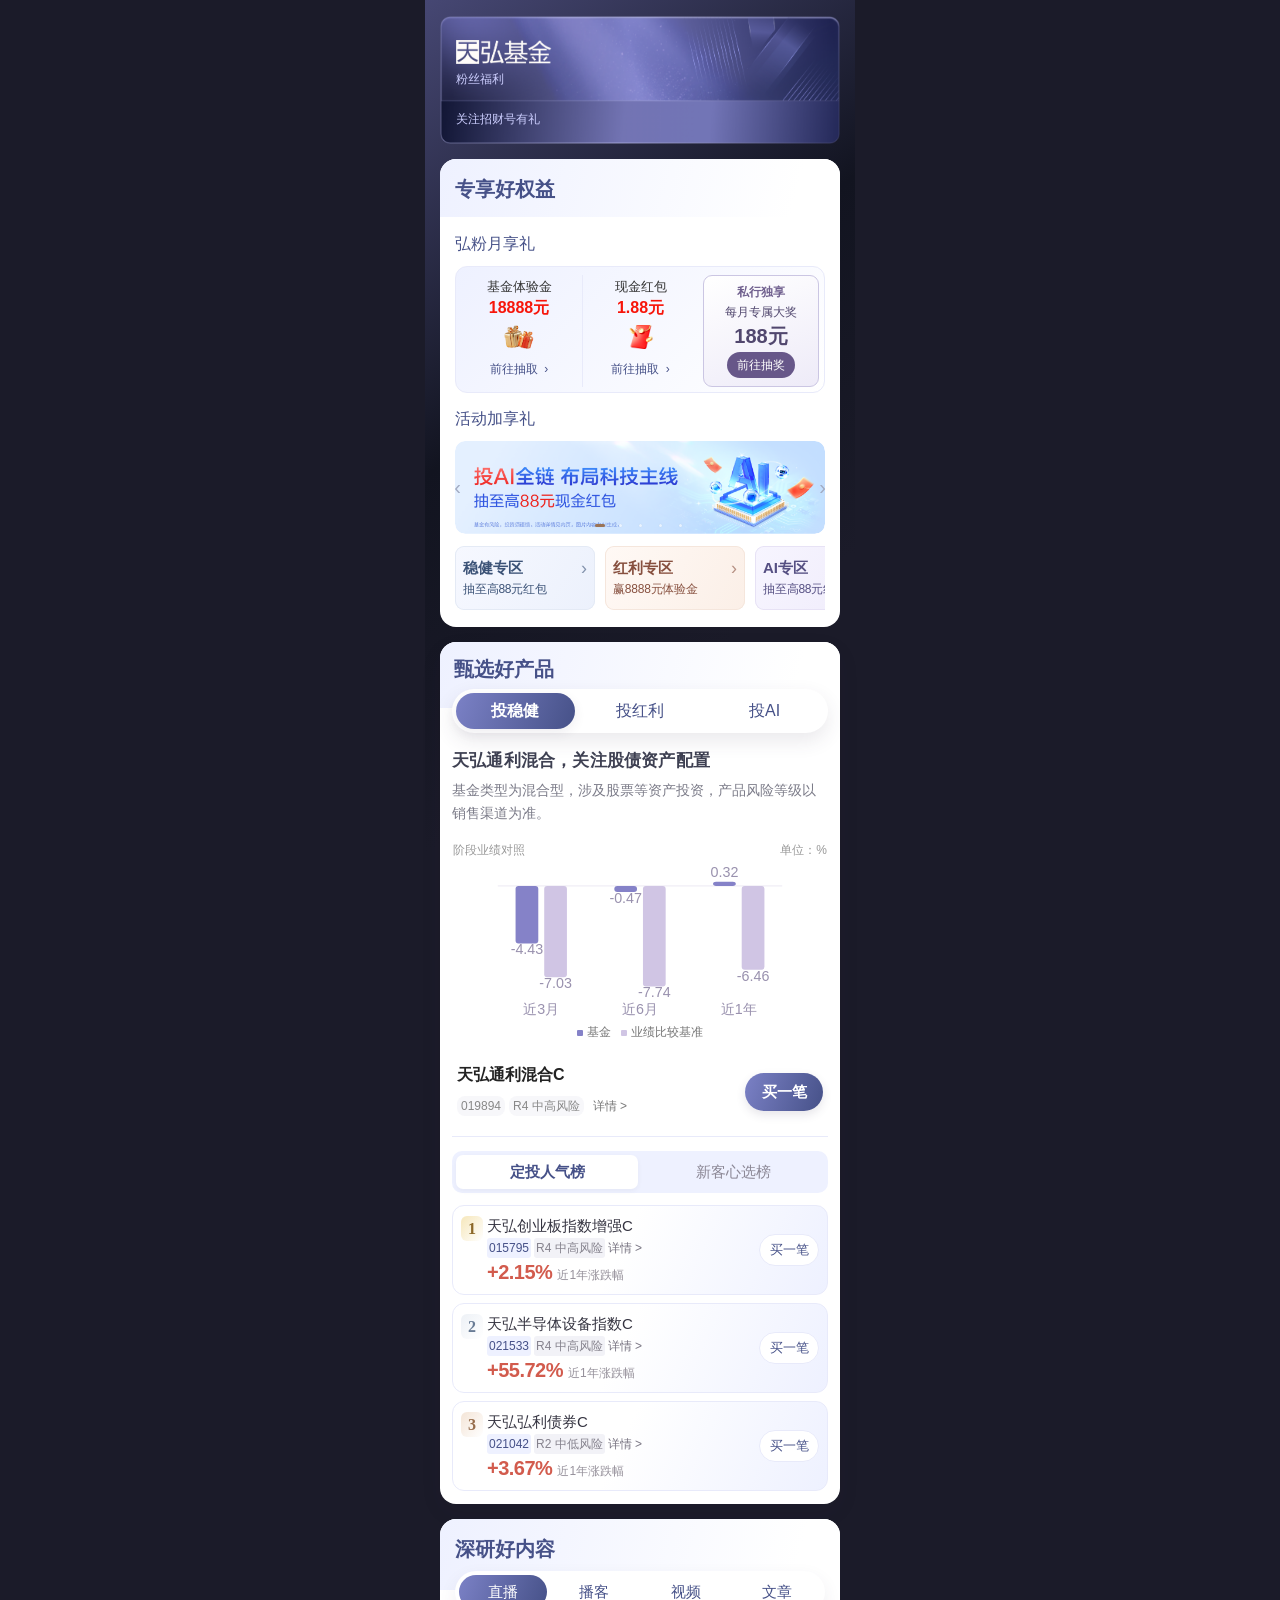
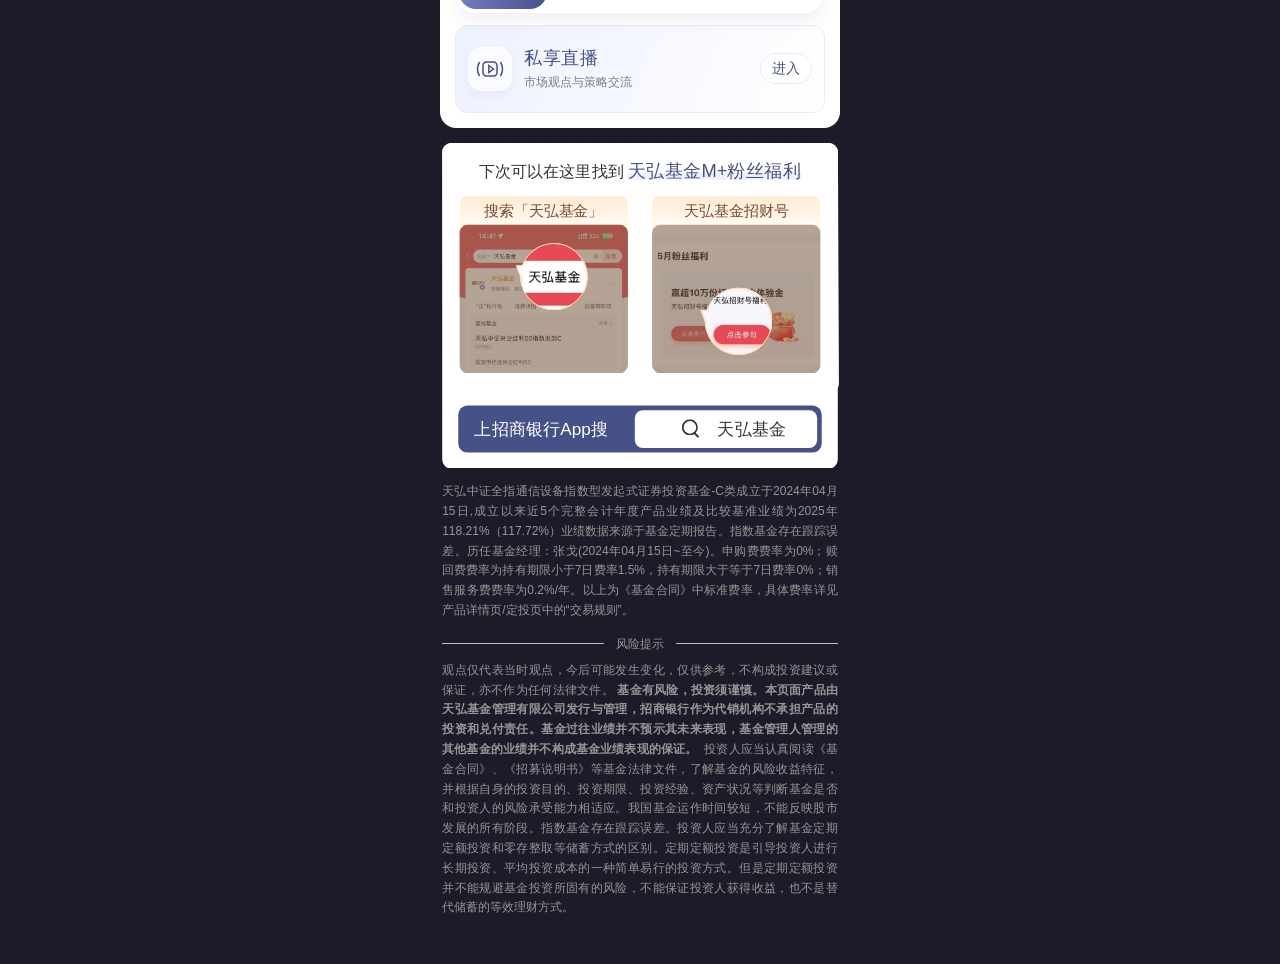
==== index.html @ 43e4d4fd "Restore member section gradients and pill navigation" ====
<!doctype html>
<html lang="zh-CN"><head><meta charset="utf-8"><meta name="viewport" content="width=device-width,initial-scale=1"><title>天弘基金 M+ 会员专区</title><meta name="description" content="天弘基金 M+ 会员权益、甄选产品与精选内容"><link rel="stylesheet" href="member-final.css?v=19"><link rel="stylesheet" href="member-compact.css?v=19"><link rel="stylesheet" href="member-refine.css?v=19"><link rel="stylesheet" href="member-review.css?v=19"><link rel="stylesheet" href="member-editorial.css?v=19"><link rel="stylesheet" href="member-side.css?v=19"><link rel="stylesheet" href="member-zones.css?v=19"><link rel="stylesheet" href="member-gift-rank.css?v=19"><link rel="stylesheet" href="member-iphone.css?v=19"><link rel="stylesheet" href="member-exclusive.css?v=19"><link rel="stylesheet" href="member-leaderboard.css?v=19"></head><body>

<main id="mp-home" class="phone">
<header class="hero"><img class="brand-logo" src="assets/imgLogo.png" alt="天弘基金"><span>M+</span><p id="member-grade-name"></p><small>甄选好产品 · 深研好内容 · 专享好权益</small></header>
<section class="section benefits"><h2>专享好权益</h2><h3 class="subhead">弘粉月享礼</h3><div id="member-gifts" class="gifts"></div>
<div class="section-row"><h3 class="subhead">活动加享礼</h3></div><div class="rail activity-rail" aria-label="横向滑动浏览活动" tabindex="0"></div><div class="rail-dots" data-for="activity-rail" aria-label="选择活动"></div>
<div class="zones" aria-label="专区入口"><button type="button" data-entry="稳健专区"><span class="zone-art"><img src="assets/img7.png" alt=""></span><strong>稳健专区</strong><span class="zone-gift"><i aria-hidden="true"></i>至高88元</span></button><button type="button" data-entry="红利专区"><span class="zone-art"><img src="assets/img27.png" alt=""></span><strong>红利专区</strong><span class="zone-gift"><i aria-hidden="true"></i>8888体验金</span></button><button type="button" data-entry="AI专区"><span class="zone-art"><img src="assets/imgJimeng2026062531561.png" alt=""></span><strong>AI专区</strong><span class="zone-gift"><i aria-hidden="true"></i>至高88元</span></button></div></section>
<section class="section products"><div class="section-row"><h2>甄选好产品</h2></div><div class="rail product-rail" aria-label="横向滑动浏览产品" tabindex="0"></div><div class="rail-dots" data-for="product-rail" aria-label="选择产品"></div><div id="member-leaderboards" class="member-leaderboards"></div></section>
<section class="section member-content"><h2>深研好内容</h2><div id="member-content-groups"></div></section>
<footer class="footer"><div class="search-entry"><span>上招商银行App搜</span><button type="button" data-search><i aria-hidden="true"></i>天弘基金</button></div><details><summary>回访指引、活动说明及风险揭示</summary><p>在招商银行 App 搜索「天弘基金」，进入招财号，打开「宠粉福利专栏」。</p><p>基金有风险，投资须谨慎。历史业绩不代表未来表现。活动规则及产品信息以正式活动页面、基金法律文件和销售页面为准。</p></details></footer>
</main><dialog class="site-dialog" aria-labelledby="dialog-title"><h2 id="dialog-title"></h2><div id="dialog-body"></div><form method="dialog"><button>返回专区</button></form></dialog><script src="member-products.js?v=19"></script><script src="fund-performance.js?v=19"></script><script src="member-live-data.js?v=19"></script><script src="member-final.js?v=19"></script><script src="member-editorial.js?v=19"></script></body></html>
---- member-final.css ----
/* Figma stoXTQ0Oh9ysNwql98IHIl: original surfaces, type, artwork, and tier colours. */
:root{--accent:#7b81c6;--accent-dark:#465188;--soft:#eef1ff;--line:#e8eafa;--muted:#999;--paper:#fff;--warm:#ff9346}
*{box-sizing:border-box}body{margin:0;background:#1b1b29;font:14px/1.55 'PingFang SC','Microsoft YaHei',sans-serif;color:#333}button{font:inherit;cursor:pointer;border:0}button:focus-visible,a:focus-visible,.rail:focus-visible,summary:focus-visible{outline:2px solid var(--accent);outline-offset:3px}[hidden]{display:none!important}img{display:block}p,h2,h3{margin:0}button:active{transform:scale(.98)}
body[data-grade=mass]{--accent:#7891f2;--accent-dark:#3b56ca;--soft:#edf2ff;--line:#e7edff}
body[data-grade=gold]{--accent:#c99868;--accent-dark:#ae6a35;--soft:#fff4e7;--line:#f4e7d8}
body[data-grade=sunflower]{--accent:#955e49;--accent-dark:#7c4c41;--soft:#fcf0e8;--line:#f3e2d9}
.member-preview{display:flex;justify-content:center;gap:5px;align-items:center;max-width:420px;margin:0 auto;padding:13px 8px;color:#bcbef2;font-size:11px}.member-preview>span{color:#8e8fa9;margin-right:5px}.member-preview a{color:#cccbdc;text-decoration:none;padding:5px 9px;border-radius:5px}.member-preview a[aria-current=page]{background:var(--accent);color:white}
.phone{width:100%;max-width:420px;margin:auto;padding:16px 15px 24px;background:linear-gradient(145deg,#464773 0,#121420 390px,#1b1b29 700px)}body[data-grade=mass] .phone{background:#f6f6f6}body[data-grade=gold] .phone{background:#f6f6f6}body[data-grade=sunflower] .phone{background:#17130f}
.hero{height:110px;border-radius:8px;position:relative;padding:21px 14px;background-size:100% 100%;background-repeat:no-repeat;color:#cdcfff}.brand-logo{display:inline-block;width:83px;height:20px;object-fit:contain;vertical-align:middle}.hero>span{font-size:13px;margin-left:7px;color:inherit}.hero>p{margin-top:8px;font-size:12px}.hero>small{position:absolute;left:14px;bottom:12px;font-size:10px}body[data-grade=gold] .hero{color:#835637}body[data-grade=mass] .hero{color:#465188}body[data-grade=sunflower] .hero{color:#fce2ba}body[data-grade=gold] .brand-logo,body[data-grade=mass] .brand-logo{filter:brightness(0)}
.section{background:#fff;border-radius:8px;padding:15px;margin-top:15px;overflow:hidden}.section h2{font:400 18px/1.4 'Songti SC','STSong',serif;color:#333;margin-bottom:13px}.subhead{font-size:13px;font-weight:500;color:#777;margin:0 0 10px}.section-row{display:flex;align-items:baseline;justify-content:space-between;gap:6px}.section-row h2{margin-bottom:12px}.section-row .subhead{margin:14px 0 10px}.swipe-hint{font-size:10px;color:#999;white-space:nowrap}
.gifts{display:grid;grid-template-columns:repeat(2,minmax(0,1fr));gap:9px}.gifts.mass-gifts{grid-template-columns:1fr}.gift{min-width:0;height:139px;border-radius:8px;border:1px solid var(--line);background:linear-gradient(var(--soft),#fff);position:relative;text-align:center;padding:12px 5px;color:#333}.gift-title{font-size:14px;font-weight:500}.gift-amount{font-size:12px;color:#999;margin:1px 0 3px}.gift-amount strong{color:#f7150a;font-weight:600}.gift-art{width:62px;height:48px;object-fit:contain;margin:auto}.gift button{height:28px;padding:0 12px;border-radius:14px;background:linear-gradient(110deg,var(--accent),var(--accent));color:white;font-size:12px;position:absolute;bottom:14px;left:50%;transform:translateX(-50%);white-space:nowrap}.gift button:active{transform:translateX(-50%) scale(.98)}.private-gifts .gift-title{font-size:12px}.private-gifts{grid-template-columns:repeat(3,minmax(0,1fr))}.private-gifts .gift-art{width:48px;height:44px;margin-top:5px}.private-gifts .gift button{font-size:10px;padding:0 10px}.award-gift{background:linear-gradient(#fff4e7,#fffaf4);border-color:#efd7b4}.award-gift button{background:#bb9c68}
.rail{display:flex;gap:10px;overflow-x:auto;overflow-y:hidden;scroll-snap-type:x mandatory;scroll-padding-left:0;overscroll-behavior-x:contain;scrollbar-width:none;-webkit-overflow-scrolling:touch;touch-action:pan-x pan-y;padding:0 0 2px}.rail::-webkit-scrollbar{display:none}.rail>*{scroll-snap-align:start;scroll-snap-stop:always;flex:0 0 calc(100% - 22px);min-width:0}.activity-card{border:0;border-radius:8px;padding:15px 15px 12px;background:linear-gradient(#ffe9cd,#fff9f0);text-align:left;position:relative;height:145px;color:#7b482b}.activity-card.pink{background:linear-gradient(#ffe0d7,#fff4f0)}.activity-card.blue{background:linear-gradient(#e0ecff,#fafcff);color:#465188}.activity-card .activity-art{position:absolute;right:9px;top:8px;width:95px;height:76px;object-fit:contain}.activity-card h3{font-size:17px;font-weight:500;padding-top:10px;max-width:65%}.activity-card p{font-size:11px;max-width:65%;margin:7px 0;color:inherit;opacity:.7}.activity-card .reward{position:absolute;bottom:14px;left:15px;border-radius:12px;background:#ff9346;color:white;font-size:11px;padding:3px 11px}.activity-card.blue .reward{background:#8095ef}.activity-card.pink .reward{background:#e78993}.rail-dots{display:flex;justify-content:center;gap:1px;height:23px;align-items:center}.rail-dots button{display:flex;align-items:center;justify-content:center;width:24px;height:22px;background:transparent;padding:0}.rail-dots button::before{content:'';background:#dddfea;width:4px;height:4px;border-radius:4px}.rail-dots button[aria-current=true]::before{width:12px;background:var(--accent)}
.zones{display:grid;grid-template-columns:repeat(3,minmax(0,1fr));gap:6px;margin-top:7px;padding-top:10px;border-top:1px solid #f0f0f5}.zones>button{border-radius:8px;border:1px solid #edf0fb;background:linear-gradient(#f5f7ff,#fff);padding:9px 2px 8px;text-align:center;color:#465188;min-width:0}.zone-art{display:flex;align-items:center;justify-content:center;height:44px;margin-bottom:5px}.zone-art img{width:52px;height:43px;object-fit:contain}.zones strong{display:block;font-size:16px;font-weight:500;white-space:nowrap}.zone-gift{display:inline-flex;align-items:center;gap:3px;font-size:10px;margin-top:6px;border-radius:4px;padding:2px 3px;background:#edf0fd;color:#7884b3;white-space:nowrap}.zone-gift i{display:inline-block;width:10px;height:8px;border:1px solid currentColor;border-radius:1px;position:relative;margin-top:2px}.zone-gift i::before{content:'';position:absolute;width:12px;height:2px;border:1px solid currentColor;left:-2px;top:-3px;background:#edf0fd}.zone-gift i::after{content:'';position:absolute;left:3px;top:-3px;width:1px;height:9px;background:currentColor}
.product-card{border:1px solid #e3e8fa;border-radius:8px;background:linear-gradient(#e0e4ff,#fafcff 23%,#fff);overflow:hidden}.product-card-cover{height:58px;position:relative;background:linear-gradient(110deg,#e0e4ff88,#ccd6ff66),url('assets/img5112.png') center/cover}.product-card-cover h3{font-size:20px;line-height:58px;color:white;text-align:center;text-shadow:0 1px 4px #0004;font-weight:700}.product-card-cover small{position:absolute;right:9px;top:8px;font-size:9px;color:#6675a5}.product-card-inner{padding:13px 10px 10px;background:linear-gradient(118deg,#fff,#f9f9ff);border-radius:8px;margin:0 8px 8px}.product-name{font-size:13px;font-weight:500;line-height:1.6;min-height:40px}.product-meta{font-size:9px;color:#a7bbff;margin-top:2px}.product-meta span{border:1px solid #d5dffe;border-radius:2px;padding:1px 3px}.product-description{background:linear-gradient(#eef1ff,#f9faff);border-radius:8px;padding:10px;margin:12px 0}.product-description strong{font-size:11px;color:#465188;font-weight:500;display:block}.product-description p{font-size:10px;line-height:1.6;color:#777;margin-top:5px;min-height:48px}.evidence-chart{padding:9px 5px 0;background:#fff;border:1px solid #eef0f9;border-radius:7px}.chart-heading{font-size:10px;color:#999;display:flex;justify-content:space-between}.evidence-chart svg{display:block;width:100%;height:150px}.chart-legend{display:flex;gap:10px;justify-content:center;font-size:9px;color:#999}.chart-legend i{width:6px;height:6px;border-radius:1px;display:inline-block;background:#8a86ca;margin-right:4px}.chart-legend span:last-child i{background:#d1c5e6}.chart-source{font-size:8px;color:#aaa;line-height:1.6;margin:8px 0;min-height:38px}.product-detail{width:100%;font-size:12px;border-radius:14px;background:var(--soft);color:var(--accent-dark);height:30px}.leaderboard{background:linear-gradient(var(--soft),#fff);border:1px solid var(--line);border-radius:8px;margin-top:10px;padding:12px 10px}.board-heading{display:flex;align-items:center;gap:5px}.board-heading strong{font:400 16px/1.4 'Songti SC','STSong',serif;color:var(--accent-dark)}.board-info{position:relative;background:transparent;color:#999;font-size:10px;width:24px;height:24px;padding:0}.board-info::before{content:'';border:1px solid #aaa;border-radius:50%;width:12px;height:12px;position:absolute;inset:5px}.leaderboard table{width:100%;font-size:11px;border-collapse:collapse;color:#999;margin-top:8px}.leaderboard th{font-weight:400;text-align:left;padding:7px 2px;border-bottom:1px solid var(--line)}.leaderboard th:last-child{text-align:right}.board-empty{text-align:center;font-size:10px;padding:15px 0;color:#aaa}
.content-group{border:1px solid var(--line);background:linear-gradient(var(--soft),#fff 75%);border-radius:8px;margin-top:10px;overflow:hidden}.content-heading{display:flex;align-items:center;gap:10px;padding:12px 12px 8px}.content-heading>span{display:flex;width:30px;height:30px;align-items:center;justify-content:center;background:white;border:1px solid var(--line);border-radius:8px;color:var(--accent-dark)}.content-heading svg{width:17px;height:17px}.content-heading h3{font-size:15px;font-weight:500;color:var(--accent-dark)}.content-heading small{font-size:10px;color:#999}.content-links{padding:0 12px 5px}.content-link{display:flex;align-items:center;justify-content:space-between;gap:8px;width:100%;padding:12px 0;text-align:left;background:transparent;font-size:13px;color:#333;border-top:1px solid var(--line)}.content-link>span:last-child{font-size:10px;border:1px solid var(--line);background:white;border-radius:10px;padding:2px 7px;color:var(--accent-dark);white-space:nowrap}.content-group[data-kind=edu] .content-link{padding:12px 0}.content-group:not([data-kind=edu]) .content-links{padding-bottom:6px}
.footer{padding-top:15px;color:#999;font-size:11px}.search-entry{height:41px;display:flex;align-items:center;justify-content:space-between;padding:0 10px;background:var(--accent);border-radius:4px;color:white;font-size:12px}.search-entry button{border-radius:4px;background:white;color:#333;font-size:11px;padding:4px 15px;display:flex;gap:6px;align-items:center}.search-entry i{width:10px;height:10px;border:1px solid #555;border-radius:50%;position:relative}.search-entry i::after{content:'';height:4px;width:1px;background:#555;position:absolute;right:-2px;bottom:-3px;transform:rotate(-45deg)}.footer details{margin-top:13px}.footer summary{cursor:pointer;color:#aaa;font-size:11px}.footer details p{margin-top:8px;line-height:1.8}.site-dialog{max-width:360px;width:90vw;border:0;border-radius:8px;background:white;padding:20px;color:#333}.site-dialog::backdrop{background:#1b1b29c9}.site-dialog h2{font:400 18px/1.4 'Songti SC','STSong',serif;margin-bottom:12px}.site-dialog p{font-size:13px;color:#777;margin:8px 0;line-height:1.8}.site-dialog form{margin-top:18px;text-align:right}.site-dialog button{border-radius:15px;background:var(--accent);color:white;font-size:12px;padding:7px 15px}.award-value{font-size:34px;color:#bc7f4c;text-align:center;margin:15px 0}
@media(max-width:350px){.phone{padding:14px 12px}.section{padding:12px}.zones strong{font-size:14px}.zone-gift{font-size:9px;gap:2px;padding:2px}.private-gifts .gift button{font-size:9px;padding:0 6px}.private-gifts .gift-title{font-size:11px}.product-card-inner{padding:11px 8px}.swipe-hint{font-size:9px}.product-description p{min-height:64px}.chart-source{min-height:42px}}
@media(prefers-reduced-motion:reduce){*{scroll-behavior:auto!important}}
---- member-compact.css ----
/* Compact revision: Figma's 87px banner slot and tab-based product card. */
.activity-card{height:87px;padding:9px 12px}.activity-card h3{padding-top:0;font-size:14px;max-width:70%}.activity-card p{display:none}.activity-card .activity-art{height:64px;width:80px;right:4px;top:6px}.activity-card .reward{left:12px;bottom:12px;padding:2px 8px;font-size:10px}.rail-dots{height:20px}
.zones{gap:6px;margin-top:0;padding-top:7px}.zones>button{display:grid;grid-template-columns:28px 1fr;column-gap:3px;align-items:center;height:54px;padding:5px 3px;border-radius:6px;text-align:left}.zone-art{height:29px;margin:0;grid-row:1/3}.zone-art img{width:28px;height:28px}.zones strong{font-size:13px;line-height:18px}.zone-gift{margin-top:1px;padding:1px 2px;font-size:8px;justify-self:start;gap:2px}.zone-gift i{width:8px;height:7px}.zone-gift i::before{width:10px}.zone-gift i::after{height:8px;left:2px}
.figma-tabs{display:flex;background:linear-gradient(#e0e4ff,#fafcff);border-radius:8px 8px 0 0;gap:2px;padding:0;margin-bottom:0}.figma-tabs button{flex:1;padding:10px 3px;border-radius:8px 8px 0 0;background:transparent;color:#3b56ca;font-size:13px;font-weight:500}.figma-tabs button[aria-selected=true]{background:linear-gradient(110deg,#8c88dd,#96a8f5);color:white;font-size:15px;box-shadow:inset 0 -3px #5674fe}.product-panels .product-card{border-top:0;border-radius:0 0 8px 8px}.product-panels .product-card-cover{height:25px}.product-panels .product-card-cover h3,.product-panels .product-card-cover small{display:none}.product-description{margin:9px 0}.product-name{min-height:0}.product-description p{min-height:0}.chart-source{min-height:0}.product-panels .evidence-chart svg{height:140px}
.board-tabs{margin-top:16px}.board-tabs button{font-size:13px}.board-tabs button[aria-selected=true]{font-size:14px}.leaderboard{margin:0;border-radius:0 0 8px 8px;padding:0 9px 3px;background:#fff;border-color:#e5eafa}.board-heading{justify-content:flex-end;gap:2px;height:24px}.board-preview{font-size:9px;color:#aaa}.rank-row{display:grid;grid-template-columns:22px minmax(0,1fr) 40px 49px;gap:5px;align-items:center;padding:11px 0;border-top:1px solid #f0f1f7;min-height:79px}.rank-medal{display:flex;align-items:center;justify-content:center;position:relative;width:20px;height:24px;border-radius:50%;font-size:13px;font-weight:700}.medal-0{color:#ac781a;background:linear-gradient(#fff1b4,#edcb64);box-shadow:inset 0 0 0 2px #f5df91}.medal-1{color:#7a879b;background:linear-gradient(#f2f5fa,#ccd4df);box-shadow:inset 0 0 0 2px #e4e9f0}.medal-2{color:#9d6a43;background:linear-gradient(#f4d9bb,#d6a779);box-shadow:inset 0 0 0 2px #e8c9a7}.rank-product strong{font-size:11px;font-weight:400;display:block;line-height:1.5}.rank-product p{display:flex;gap:3px;flex-wrap:wrap;margin-top:4px}.rank-product p span{font-size:8px;color:#829dc8;background:#edf5ff;border-radius:3px;padding:1px 3px;white-space:nowrap}.rank-product p span+span{color:#999;background:#f5f5f5}.rank-metric{text-align:center}.rank-metric strong{font-size:15px;font-weight:400;color:#333;display:block}.rank-metric small{font-size:8px;color:#aaa;white-space:nowrap}.rank-buy{padding:6px 0;border-radius:16px;background:#2585ff;color:#fff;font-size:11px;box-shadow:0 3px 9px #2585ff22}
.content-picker{display:grid;grid-template-columns:repeat(4,minmax(0,1fr));gap:8px;margin-bottom:12px}.content-picker button{background:transparent;padding:0;color:#aaa;text-align:center}.content-picker button>span{display:flex;align-items:center;justify-content:center;width:37px;height:37px;margin:0 auto 4px;border:1px solid var(--line);border-radius:10px;background:#fafaff}.content-picker svg{width:20px;height:20px}.content-picker strong{font-size:11px;font-weight:400}.content-picker button[aria-selected=true]{color:var(--accent-dark)}.content-picker button[aria-selected=true]>span{background:var(--soft);border-color:var(--accent);box-shadow:0 2px 6px #7b81c614}.content-tiles{display:grid;gap:7px}.education-tiles{grid-template-columns:repeat(3,minmax(0,1fr))}.content-tile{border-radius:8px;border:1px solid var(--line);padding:10px 4px 8px;background:linear-gradient(var(--soft),#fff);color:var(--accent-dark);min-height:121px;display:flex;flex-direction:column;align-items:center;justify-content:space-between;gap:6px}.lesson-art{display:flex;align-items:center;justify-content:center;width:100%;height:42px}.lesson-number{font-size:34px;line-height:1;font-family:Georgia,serif;font-style:italic;color:var(--accent);opacity:.55}.content-tile:nth-child(2){background:linear-gradient(#fff0e4,#fff);border-color:#f5e4d6;color:#a87349}.content-tile:nth-child(2) .lesson-number{color:#c8a078}.content-tile:nth-child(3){background:linear-gradient(#eef5f7,#fff);border-color:#e1ecf0;color:#698797}.content-tile:nth-child(3) .lesson-number{color:#8fafbc}.content-tile strong{font-size:12px;font-weight:500;white-space:nowrap}.lesson-action{font-size:9px;background:white;border:1px solid var(--line);border-radius:10px;padding:1px 9px}.media-tiles .content-tile{height:121px;min-height:0;display:grid;grid-template-columns:70px 1fr 42px;text-align:left;padding:16px 14px}.media-tiles .lesson-art svg{width:38px;height:38px}.media-tiles .content-tile strong{font-size:17px}.media-tiles .lesson-action{text-align:center}
@media(max-width:350px){.zones{gap:4px}.zones>button{grid-template-columns:22px 1fr;column-gap:2px;padding:4px 2px}.zones strong{font-size:12px}.zone-art img{width:22px;height:25px}.zone-gift{font-size:7px;gap:1px}.zone-gift i{display:none}.rank-row{grid-template-columns:19px minmax(0,1fr) 30px 43px;gap:3px}.rank-product strong{font-size:10px}.rank-buy{font-size:10px}.rank-product p span{font-size:7px}.content-tile strong{font-size:11px}.figma-tabs button{font-size:12px}.figma-tabs button[aria-selected=true]{font-size:14px}}
---- member-refine.css ----
/* Structure from div-zone-cmb flagship / tabs / evidence / product bar. Current M+ content and tier palette retained. */
.products>.figma-tabs{height:39px;margin:1px 4px -9px;padding:4px;gap:5px;border-radius:24px;background:white;box-shadow:0 5px 18px #7b81c626;position:relative;z-index:2}.products>.figma-tabs button{border-radius:20px;color:var(--accent-dark);padding:5px;font-size:13px;background:transparent}.products>.figma-tabs button[aria-selected=true]{color:white;font-size:14px;background:linear-gradient(120deg,var(--accent),var(--accent-dark));box-shadow:0 2px 5px #00000012}
.product-panels{padding-top:19px;background:linear-gradient(var(--soft),#fff 130px);border-radius:16px}.product-panels .product-card{border:0;background:transparent;border-radius:16px;overflow:visible}.product-panels .product-card-cover{display:none}.product-card-inner{padding:5px 12px 12px;background:transparent;margin:0;border-radius:0}.product-description{padding:2px 0 12px;margin:0;background:transparent;border-radius:0}.product-description strong{font-size:15px;line-height:1.6;font-weight:600;color:var(--accent-dark)}.product-description p{font-size:11px;line-height:1.7;color:#888;margin-top:5px}.product-panels .evidence-chart{border:0;background:linear-gradient(var(--soft),#fafaff);border-radius:12px;padding:12px 10px 6px}.chart-heading{color:var(--accent-dark);font-size:11px}.chart-source{margin:8px 0 2px;color:#aaa}.product-bar{padding:17px 0 2px;display:grid;grid-template-columns:minmax(0,1fr) 63px;gap:9px;align-items:center}.product-name{font-size:13px;font-weight:600;line-height:1.6;color:#222;min-height:0}.product-bar-meta{display:flex;gap:6px;align-items:center;flex-wrap:wrap;margin-top:5px}.product-meta{margin:0;font-size:9px}.product-meta span{background:var(--soft);color:var(--accent-dark);border:0;border-radius:8px;padding:3px 6px}.product-bar .product-detail{width:auto;background:transparent;color:#999;padding:0;height:auto;font-size:10px;border-radius:0}.product-buy{padding:8px 0;border-radius:20px;background:linear-gradient(110deg,var(--accent),var(--accent-dark));color:white;font-size:13px;font-weight:500;box-shadow:0 5px 10px #00000010}
.activity-wrap{position:relative;margin-bottom:8px}.activity-wrap .rail-dots{position:absolute;left:0;right:22px;bottom:1px;height:18px;z-index:2}.activity-wrap .rail-dots button{height:18px;width:22px}.activity-wrap .rail-dots button::before{background:#fff9;box-shadow:0 0 1px #0002}.activity-wrap .rail-dots button[aria-current=true]::before{background:#9b7457}.activity-card{position:relative;background:linear-gradient(115deg,#ffe6c7,#ffce9d);isolation:isolate;overflow:hidden;padding:11px 14px}.activity-card.pink{background:linear-gradient(115deg,#ffe6da,#f7b9a4);color:#8a4639}.activity-card.blue{background:linear-gradient(115deg,#e6edff,#b8cefb);color:#465188}.activity-card::before{content:'';position:absolute;width:170px;height:170px;border-radius:50%;border:14px solid #fff3;right:-55px;top:-47px;z-index:-1}.activity-card::after{content:'';position:absolute;width:115px;height:115px;border-radius:50%;border:1px solid #fff7;right:-20px;top:-20px;z-index:-1}.activity-card h3{font-size:16px;font-weight:600;padding:0;max-width:65%;line-height:1.5;position:absolute;left:14px;top:12px}.activity-card .activity-art{width:105px;height:78px;right:5px;top:0;object-fit:contain;filter:drop-shadow(0 4px 3px #b4774c18)}.activity-card .reward{left:14px;bottom:25px;font-size:10px;border-radius:10px;padding:2px 8px;background:#ce7865;max-width:65%;white-space:nowrap}.activity-card.blue .reward{background:#738cc6}.activity-card:not(.pink):not(.blue) .reward{background:#ee914f}.zones{border:0;padding-top:0}
.board-tabs{background:transparent;border-bottom:1px solid var(--line);border-radius:0;padding:0;gap:20px;justify-content:flex-start;margin:19px 0 0}.board-tabs button{position:relative;flex:none;width:auto;border-radius:0;background:transparent;font-size:14px;color:#999;padding:7px 0 10px;font-weight:400}.board-tabs button[aria-selected=true]{background:transparent;color:var(--accent-dark);box-shadow:none;font-size:14px;font-weight:600}.board-tabs button[aria-selected=true]::after{content:'';height:2px;background:var(--accent);position:absolute;bottom:-1px;left:0;right:0;border-radius:2px}.leaderboard{border:0;background:white;padding:0}.rank-row{grid-template-columns:22px minmax(0,1fr) 55px;gap:8px;padding:13px 0;min-height:76px}.rank-row:first-child{border-top:0}.rank-product strong{font-size:12px}.rank-buy{background:var(--accent);color:white;box-shadow:none;border-radius:15px;font-size:11px;padding:7px 0}.rank-product p span{background:var(--soft);color:var(--accent-dark)}
.content-picker{display:flex;gap:20px;margin:0 0 12px;border-bottom:1px solid var(--line);padding-bottom:8px}.content-picker button{position:relative;display:flex;gap:5px;align-items:center;padding:1px 0;color:#aaa}.content-picker button>span{margin:0;width:18px;height:18px;border:0;border-radius:0;background:transparent}.content-picker svg{width:16px;height:16px}.content-picker strong{font-size:13px}.content-picker button[aria-selected=true]>span{border:0;background:transparent;box-shadow:none}.content-picker button[aria-selected=true]::after{content:'';position:absolute;bottom:-9px;left:0;right:0;height:2px;background:var(--accent)}.content-tile,.content-tile:nth-child(2),.content-tile:nth-child(3){background:transparent;border:0;border-radius:0;padding:0 2px 5px;min-height:120px;gap:8px}.lesson-art{height:70px;border-radius:30px 30px 8px 8px;background:linear-gradient(var(--soft),#f8f9ff);position:relative;overflow:hidden}.content-tile:nth-child(2) .lesson-art{background:linear-gradient(#ffe6cd,#fff7ef)}.content-tile:nth-child(3) .lesson-art{background:linear-gradient(#d9edf0,#f5fbfc)}.lesson-art::after{content:'';position:absolute;width:66px;height:66px;border:1px solid #fff9;border-radius:50%;right:-20px;bottom:-15px}.lesson-number{font-size:35px;opacity:.7}.content-tile strong{font-size:12px;color:#666}.lesson-action{border:0;background:transparent;color:#aaa;padding:0;font-size:9px}.media-tiles .content-tile{background:linear-gradient(var(--soft),#fff);border-radius:10px;grid-template-columns:65px 1fr 35px;min-height:100px;height:100px}.media-tiles .lesson-art{height:60px;background:transparent}.media-tiles .content-tile strong{font-size:17px;color:var(--accent-dark)}
@media(max-width:350px){.product-bar{grid-template-columns:minmax(0,1fr) 54px;gap:6px}.product-name{font-size:12px}.product-bar-meta{gap:5px}.product-description strong{font-size:14px}.product-buy{font-size:12px}.rank-row{grid-template-columns:19px minmax(0,1fr) 48px;gap:5px}.rank-product strong{font-size:11px}.content-picker{gap:17px}.content-picker strong{font-size:12px}.activity-card h3{font-size:15px}.activity-card .activity-art{right:0;width:90px}.activity-card .reward{font-size:9px}.product-meta span{font-size:8px;padding:2px 4px}}
---- member-review.css ----
:root{--chart-fund:#8582c8;--chart-base:#d0c5e4;--chart-label:#9991ae}
body[data-grade=gold]{--chart-fund:#c69360;--chart-base:#ead4ba;--chart-label:#a28a72}body[data-grade=sunflower]{--chart-fund:#955e49;--chart-base:#dec4b7;--chart-label:#9f8275}body[data-grade=mass]{--chart-fund:#7891f2;--chart-base:#bcccf8;--chart-label:#8898bb}
.section h2{color:var(--accent-dark);font-weight:600}.subhead{color:var(--accent-dark);font-weight:500}.chart-legend i{background:var(--chart-fund)}.chart-legend span:last-child i{background:var(--chart-base)}
.gift{display:grid;grid-template-rows:20px 16px 42px 28px;row-gap:3px;justify-items:center;align-content:start;padding:10px 5px;height:139px}.gift-amount{margin:0;color:#f7150a;font-weight:600;line-height:16px}.gift-art,.private-gifts .gift-art{height:42px;width:57px;margin:0 auto}.gift button,.private-gifts .gift button{position:static;transform:none;height:28px;margin:0;align-self:end}.gift button:active{transform:scale(.98)}.private-gifts .gift-art{width:46px}
.activity-card{height:87px;padding:0;background:linear-gradient(115deg,#ffefe0,#f7d6bd)}.activity-card.pink{background:linear-gradient(115deg,#fff0e8,#f8c4b1)}.activity-card.blue{background:linear-gradient(115deg,#e7f5ff,#b7d7fc)}.activity-card::before,.activity-card::after{display:none}.activity-card h3{position:absolute;left:13px;top:7px;line-height:20px;font-size:15px;color:inherit;max-width:70%}.activity-card p{display:block;position:absolute;left:13px;top:30px;line-height:16px;font-size:11px;margin:0;max-width:70%;opacity:1;color:inherit}.activity-card .reward{position:absolute;left:13px;top:52px;bottom:auto;height:19px;line-height:15px;padding:2px 10px;font-size:9px;border-radius:10px;background:#b97b68}.activity-card .activity-art{width:89px;height:73px;right:3px;top:4px;filter:none}.activity-wrap .rail-dots{bottom:0;height:15px}.activity-wrap .rail-dots button{height:15px}.activity-card.blue p{color:#416dc9}
.zones{gap:7px;margin-top:2px}.zones>button{display:flex;align-items:center;justify-content:center;height:33px;padding:4px;background:var(--soft);border:0;border-radius:5px;color:var(--accent-dark)}.zones strong{font-size:13px;line-height:20px;font-weight:500}.zones .zone-art,.zones .zone-gift{display:none}
.products>.figma-tabs{margin:0;padding:0;height:40px;gap:1px;border-radius:8px 8px 0 0;background:linear-gradient(var(--soft),#fff);box-shadow:none}.products>.figma-tabs button{padding:9px 3px;border-radius:8px 8px 0 0;font-size:13px;background:transparent;color:var(--accent-dark)}.products>.figma-tabs button[aria-selected=true]{font-size:16px;color:white;background:linear-gradient(110deg,var(--accent),var(--accent-dark));box-shadow:inset 0 -3px var(--accent);font-weight:600}.product-panels{padding-top:14px;border-radius:0 0 12px 12px}
.education-tiles{gap:12px}.education-tiles .content-tile{min-height:0;height:65px;gap:5px;justify-content:flex-start;padding:0}.education-tiles .lesson-art{height:39px;border-radius:18px 18px 5px 5px;flex-shrink:0}.education-tiles .lesson-number{font-size:25px;line-height:1}.education-tiles .content-tile strong{font-size:11px;line-height:18px}.education-tiles .lesson-action{display:none}.media-tiles .content-tile{height:75px;min-height:0;padding:8px 12px}.media-tiles .lesson-art{height:45px}.media-tiles .content-tile strong{font-size:15px}.content-picker{margin-bottom:10px}
@media(max-width:350px){.activity-card h3{font-size:14px;max-width:65%}.activity-card p{font-size:10px;max-width:65%}.activity-card .activity-art{width:75px;height:68px;top:6px}.activity-card .reward{font-size:8px;padding:2px 8px}.zones strong{font-size:12px}.education-tiles{gap:8px}.education-tiles .content-tile strong{font-size:10px}.products>.figma-tabs button[aria-selected=true]{font-size:14px}.gift{padding-left:3px;padding-right:3px}.private-gifts .gift-art{width:43px}}
---- member-editorial.css ----
/* Current editorial revision: original artwork, restrained entry points, and tier-aware content. */
.original-banners{gap:0;padding:0;scroll-padding:0;scroll-snap-type:x mandatory}.original-banners>.original-banner{flex:0 0 100%;padding:0;border:0;background:transparent;border-radius:5px;overflow:hidden;position:relative;scroll-snap-align:start}.original-banner img{width:100%;height:auto;display:block;object-fit:contain}.activity-wrap .rail-dots{left:0;right:0;bottom:0;height:13px;pointer-events:none}.activity-wrap .rail-dots button{pointer-events:auto;width:19px;height:13px}.activity-wrap .rail-dots button::before{width:3px;height:3px}.activity-wrap .rail-dots button[aria-current=true]::before{width:10px}.banner-arrow{position:absolute;top:50%;transform:translateY(-50%);width:18px;height:26px;background:#ffffffbd;box-shadow:0 1px 5px #0001;color:#68799b;border-radius:4px;font-size:20px;line-height:24px;padding:0;z-index:3}.banner-arrow.prev{left:-8px}.banner-arrow.next{right:-8px}.banner-arrow:active{transform:translateY(-50%) scale(.95)}
.zones{margin-top:10px;gap:0;padding:0;border:0}.zones>button{height:42px;padding:14px 0 2px;background:transparent;position:relative;border:0;border-radius:0;display:flex;justify-content:center}.zones strong{font-size:13px;color:var(--accent-dark);font-weight:500}.zone-benefit-badge{position:absolute;left:50%;top:0;transform:translateX(-50%);font-size:8px;color:#b77854;background:#fff3e7;border-radius:6px 6px 6px 0;padding:1px 5px;white-space:nowrap;line-height:13px}.zones>button+button{border-left:1px solid #f0f0f5}
.products>.figma-tabs{height:40px;border-radius:9px;margin:0 0 10px;padding:3px;background:#f7f7fb;gap:4px}.products>.figma-tabs button{border-radius:7px;background:transparent;font-size:12px;color:#9191a2;font-weight:400}.products>.figma-tabs button[aria-selected=true]{font-size:13px;font-weight:600;color:var(--accent-dark);background:white;box-shadow:0 2px 8px #41456e12;border:1px solid var(--line)}.product-panels{padding-top:4px;background:linear-gradient(#fff,var(--soft) 75%,#fff);border-radius:10px}.product-description strong{font-size:15px}.product-description p{font-size:11px}
.member-leaderboards{margin-top:17px;background:linear-gradient(var(--soft),#fff 55%);border-radius:10px;padding:10px 9px 4px}.board-tabs{margin:0;border:0;gap:18px;padding:0 3px 8px}.board-tabs button{font-size:13px;padding:2px 0 6px}.board-tabs button[aria-selected=true]{font-size:14px}.board-tabs button[aria-selected=true]::after{height:2px;width:20px;left:50%;transform:translateX(-50%);right:auto}.leaderboard{background:transparent}.rank-row{grid-template-columns:26px minmax(0,1fr) 65px 46px;gap:5px;padding:13px 0;min-height:78px;border-color:#ececf4}.rank-product strong{font-size:11px;line-height:1.5}.rank-product p{margin-top:4px}.rank-product p span{font-size:8px;padding:1px 3px}.rank-return{text-align:center}.rank-return strong{display:block;font:500 16px/1.3 Georgia,'PingFang SC',serif;letter-spacing:-.3px}.rank-return small{font-size:8px;color:#aaa;white-space:nowrap}.rank-return.positive strong{color:#d25b4d}.rank-return.negative strong{color:#528c7b}.rank-buy{font-size:10px;padding:6px 0;background:transparent;border:1px solid var(--accent);color:var(--accent-dark);border-radius:13px}.rank-medal{width:25px;height:30px;border-radius:7px 7px 13px 13px;font-family:Georgia,serif;font-size:19px;text-shadow:0 1px #fff8;box-shadow:inset 0 0 0 1px #fff7,0 2px 5px #9c784122}.rank-medal::before{content:'';position:absolute;width:16px;height:7px;left:4px;top:-5px;clip-path:polygon(0 100%,0 20%,28% 58%,50% 0,72% 58%,100% 20%,100% 100%);background:currentColor;opacity:.5}.medal-0{background:linear-gradient(130deg,#fff4c7,#e4b34e 55%,#fff1ae);color:#966713}.medal-1{background:linear-gradient(130deg,#fafcff,#bec9d9 55%,#eef3fa);color:#697b94}.medal-2{background:linear-gradient(130deg,#ffe4c4,#cda076 55%,#f3d2ac);color:#986c44}.performance-source{font-size:8px;color:#aaa;line-height:1.7;margin:5px 2px 0}
.member-content{background:#fff}.content-picker{height:30px;padding:0;margin:0 0 8px;border:0;gap:18px;align-items:center}.content-picker button{height:30px;font-size:12px;color:#aaa;gap:4px}.content-picker strong{font-size:12px}.content-picker button>span{display:none}.content-picker button[aria-selected=true]::after{bottom:0;height:2px;width:16px;left:50%;transform:translateX(-50%);right:auto}.static-picker span{font-size:12px;color:var(--accent-dark)}.content-deck{height:86px}.content-tiles{height:86px}.education-tiles{gap:7px}.education-tiles .content-tile{height:86px;min-height:86px;padding:0;gap:0;position:relative;justify-content:flex-start;background:transparent;border:0;overflow:hidden}.education-tiles .lesson-art{height:58px;flex-shrink:0;width:100%;background:linear-gradient(125deg,var(--soft),#fff);border-radius:8px}.education-tiles .lesson-art::after{width:60px;height:60px;border-color:var(--line);right:-20px;bottom:-30px}.course-emblem{font:600 19px/1.2 'Songti SC',serif;letter-spacing:1px;color:var(--accent);opacity:.8}.education-tiles .content-tile:nth-child(2) .lesson-art{background:linear-gradient(125deg,#fff0e0,#fffcf8)}.education-tiles .content-tile:nth-child(2) .course-emblem{color:#ba906c}.education-tiles .content-tile:nth-child(3) .lesson-art{background:linear-gradient(125deg,#e7f2f4,#fbfefe)}.education-tiles .content-tile:nth-child(3) .course-emblem{color:#799da7}.education-tiles .content-tile strong{font-size:11px;line-height:28px;white-space:nowrap;font-weight:400;color:#666}.media-tiles .content-tile{height:86px;min-height:86px;border-radius:9px;background:linear-gradient(120deg,var(--soft),#fff);grid-template-columns:47px 1fr 30px;gap:8px;padding:23px 12px 9px;position:relative;align-items:center;overflow:hidden}.media-tiles .lesson-art{height:44px;background:transparent}.media-tiles .lesson-art svg{width:29px;height:29px}.media-tiles .content-tile strong{font-size:17px;color:var(--accent-dark);font-weight:500}.media-tiles .lesson-action{font-size:9px;background:white;border:1px solid var(--line);padding:2px 4px;border-radius:10px;color:var(--accent-dark)}.media-exclusive{position:absolute;left:12px;top:9px;font-size:8px;letter-spacing:.5px;color:var(--accent);line-height:12px}
.tier-table-section{padding:0}.tier-table-section summary{padding:13px 15px;cursor:pointer;font-size:14px;color:var(--accent-dark);font-weight:500;list-style:none;display:flex;justify-content:space-between;align-items:center}.tier-table-section summary span{font-size:10px;color:#aaa;font-weight:400}.tier-table-scroll{overflow-x:auto;padding:0 10px 5px}.tier-table{border-collapse:collapse;min-width:430px;width:100%;font-size:10px;white-space:nowrap}.tier-table th,.tier-table td{padding:9px 7px;border-bottom:1px solid #eee;text-align:center;color:#888;font-weight:400}.tier-table th:first-child{text-align:left;color:#555}.tier-table thead th{color:var(--accent-dark);background:var(--soft);font-weight:500}.tier-table td.current-tier{background:var(--soft);color:var(--accent-dark)}.tier-table-note{font-size:9px;color:#aaa;line-height:1.7;padding:4px 14px 12px}.member-preview .tier-table-link{font-size:10px;padding:3px 6px;border-left:1px solid #ffffff20;border-radius:0;margin-left:3px}
.tier-annotations{position:fixed;top:94px;left:calc(50% + 224px);width:min(175px,calc((100vw - 468px)/2));color:#bcb9cf;font-size:10px;max-height:calc(100vh - 115px);overflow:auto;padding-right:4px}.tier-annotations h2{font-size:11px;margin:0 0 13px;font-weight:500;color:#d5d1e7}.tier-annotations a{display:flex;gap:6px;padding:10px 0;border-top:1px solid #ffffff12;color:inherit;text-decoration:none}.tier-annotations a>span{font-family:Georgia,serif;font-size:15px;opacity:.5;flex:0 0 18px}.tier-annotations strong{font-size:10px;font-weight:500;color:#d5d1e7}.tier-annotations p{font-size:9px;line-height:1.8;margin:4px 0 0;opacity:.75}.annotation-toggle{display:none}.annotation-highlight{outline:2px solid var(--accent);outline-offset:4px;transition:outline .15s}
@media(max-width:679px){.tier-annotations{display:none}.annotation-toggle{display:block;position:fixed;right:8px;bottom:17px;border-radius:16px;padding:6px 10px;background:#fffffff2;color:var(--accent-dark);box-shadow:0 3px 16px #0002;font-size:10px;z-index:20;border:1px solid var(--line)}.tier-annotations.mobile-open{display:block;position:fixed;left:auto;right:8px;bottom:55px;top:auto;width:230px;max-height:65vh;background:#fff;border-radius:10px;padding:15px;color:#888;z-index:20;box-shadow:0 5px 30px #0003}.tier-annotations.mobile-open h2,.tier-annotations.mobile-open strong{color:var(--accent-dark)}.tier-annotations.mobile-open a{border-color:#eee}}
@media(max-width:350px){.rank-row{grid-template-columns:21px minmax(0,1fr) 57px 39px;gap:4px}.rank-medal{width:20px;height:25px;font-size:16px}.rank-medal::before{width:14px;left:3px}.rank-return strong{font-size:14px}.rank-return small{font-size:7px}.rank-product strong{font-size:10px}.rank-product p span{font-size:7px}.rank-buy{font-size:9px}.content-picker{gap:15px}.media-tiles .content-tile{grid-template-columns:38px 1fr 27px;padding-left:10px;padding-right:10px}.media-tiles .content-tile strong{font-size:15px}.education-tiles .content-tile strong{font-size:10px}.member-preview{gap:2px}.member-preview a{padding:5px 6px}}

/* Single-benefit layout and lighter surfaces. */
.mass-gifts .gift{height:72px;display:grid;grid-template-columns:45px minmax(0,1fr) 73px;grid-template-rows:22px 19px;gap:2px 10px;padding:14px 12px;align-content:center;justify-items:start;text-align:left;background:linear-gradient(100deg,#f7f9ff,#fff);border-color:#edf1fb}.mass-gifts .gift-art{grid-column:1;grid-row:1/3;width:44px;height:43px;margin:0;align-self:center}.mass-gifts .gift-title{grid-column:2;grid-row:1;font-size:13px;align-self:end}.mass-gifts .gift-amount{grid-column:2;grid-row:2;font-size:15px;line-height:19px}.mass-gifts .gift button{grid-column:3;grid-row:1/3;align-self:center;justify-self:end;font-size:11px;padding:0 12px;white-space:nowrap}
.zones{margin-top:10px;gap:10px}.zones>button{height:66px;display:flex;flex-direction:column;align-items:center;justify-content:flex-end;padding:0 0 2px;gap:2px;border:0!important;background:transparent}.zones strong{font-size:12px;line-height:18px}.zone-entry-icon{display:flex;align-items:center;justify-content:center;width:33px;height:33px;position:relative}.zone-entry-icon img{width:33px;height:33px;object-fit:contain}.zone-benefit-badge{left:calc(50% + 14px);top:1px;font-size:7px;line-height:11px;padding:0 3px;border-radius:4px;z-index:1;background:#fff2e3;color:#b8764c;box-shadow:0 0 0 1px white}
.banner-main-action{position:absolute;left:50%;bottom:12px;transform:translateX(-50%);border-radius:12px;background:linear-gradient(110deg,#457cff,#3557d5);color:white;font-size:8px;padding:2px 9px;line-height:13px;white-space:nowrap;box-shadow:0 2px 5px #3569db22}
body[data-grade=gold] .product-panels,body[data-grade=gold] .product-card-inner,body[data-grade=gold] .evidence-chart{background:white}body[data-grade=gold] .evidence-chart{border:1px solid #f0eee9}body[data-grade=gold] .products>.figma-tabs{background:#f9f9f8}body[data-grade=gold] .member-leaderboards{background:#fafaf9}
@media(max-width:350px){.mass-gifts .gift{grid-template-columns:37px minmax(0,1fr) 65px;gap:2px 6px;padding:12px 9px}.mass-gifts .gift-art{width:37px}.mass-gifts .gift button{font-size:10px;padding:0 9px}.zones{gap:7px}.zone-benefit-badge{font-size:6px;left:calc(50% + 11px)}.banner-main-action{font-size:7px;padding:1px 7px;bottom:10px}}
---- member-side.css ----
/* Review notes follow document sections; comparison belongs to the side workspace. */
.tier-table-section{display:block;position:fixed;left:10px;top:100px;width:145px;max-height:calc(100vh - 125px);margin:0;background:#252534;color:#cbc8da;z-index:8;overflow:auto;border:1px solid #ffffff12;border-radius:7px}.tier-table-section summary{padding:12px 10px;font-size:12px;color:#dcd8ef;display:block}.tier-table-section summary span{display:block;font-size:9px;color:#8f8b9f;margin-top:4px}.tier-table-section .tier-table-scroll{padding:0 7px 5px;overflow-x:auto}.tier-table-section .tier-table{min-width:390px;font-size:9px}.tier-table-section .tier-table th,.tier-table-section .tier-table td{padding:7px 5px;color:#a7a3b7;border-color:#ffffff0d}.tier-table-section .tier-table thead th,.tier-table-section .tier-table td.current-tier{background:#ffffff0a;color:#e5e0f5}.tier-table-section .tier-table th:first-child{color:#e1ddec}.tier-table-section .tier-table-note{font-size:8px;color:#8b879a;padding:5px 10px 10px}.tier-table-section.side-table-open{width:min(480px,calc(100vw - 24px));box-shadow:0 10px 50px #0005;z-index:30}.tier-annotations{position:absolute;max-height:none;overflow:visible;margin:0;padding:0;width:130px}.tier-annotations h2{display:none}.tier-annotations a{position:absolute;width:100%;padding:10px 0;border-top:1px solid #ffffff18}.tier-annotations a>span{font-size:12px;flex:0 0 15px}.tier-annotations strong{font-size:11px}.tier-annotations p{font-size:10px;line-height:1.8}.tier-annotations a:before{content:'';width:12px;height:1px;position:absolute;left:-16px;top:17px;background:#ffffff25}
.products{background:white}.products>.figma-tabs{padding:0;height:39px;background:white;border-radius:0;border-bottom:1px solid #eee;gap:14px}.products>.figma-tabs button{position:relative;background:transparent;border:0!important;border-radius:0;padding:7px 2px;box-shadow:none;font-size:13px;color:#999}.products>.figma-tabs button[aria-selected=true]{font-size:15px;color:var(--accent-dark);font-weight:600;background:transparent;box-shadow:none}.products>.figma-tabs button[aria-selected=true]::after{content:'';position:absolute;height:3px;width:25px;border-radius:3px;left:50%;bottom:-1px;transform:translateX(-50%);background:var(--accent)}.product-panels{background:white!important;padding-top:13px;border:0}.product-card-inner{padding:0 0 4px;background:white!important}.product-description{padding:0 0 12px}.product-description strong{font-size:16px;line-height:1.6;color:#3e4052;font-weight:600}.product-description p{font-size:11px;line-height:1.8;color:#9696a0;margin-top:6px}.product-panels .evidence-chart{background:white!important;border:1px solid #eeeff4!important;border-radius:8px;padding:11px 10px 6px}.chart-heading{font-size:10px;color:#999}.product-bar{padding:15px 2px 9px}.product-buy{box-shadow:none;font-size:12px}.product-meta span{background:#f7f7fa;color:#888}.member-leaderboards{border-top:1px solid #eee;border-radius:0;background:white!important;padding:13px 0 0;margin-top:11px}.board-tabs{gap:20px;padding:0 1px 8px}.board-tabs button[aria-selected=true]::after{display:none}.board-tabs button[aria-selected=true]{color:#444;font-weight:600}.board-tabs button{color:#aaa}.rank-row{border-color:#f0f0f4;padding:12px 0}.rank-medal{border:0;box-shadow:none!important;background:transparent!important;border-radius:0;font-size:25px;font-style:italic;width:26px;height:30px;text-shadow:none}.rank-medal::before{display:none}.rank-medal::after{content:'';position:absolute;left:2px;right:2px;bottom:0;height:2px;background:currentColor;opacity:.35}.medal-0{color:#c99b43}.medal-1{color:#95a1b3}.medal-2{color:#b68c6c}.rank-return strong{font-family:'PingFang SC',sans-serif;font-weight:500;font-size:15px}.rank-return small{font-size:8px}.rank-buy{font-size:11px;border-color:#e5e4f0;color:var(--accent-dark);padding:6px 0}.performance-source{font-size:8px}
.member-content h2{margin-bottom:10px}.content-picker{border-bottom:1px solid #eee;height:32px;margin-bottom:10px}.content-picker button{height:32px}.content-picker button[aria-selected=true]::after{bottom:-1px;width:18px}.content-deck,.content-tiles{height:96px}.media-tiles .content-tile{height:96px;min-height:96px;grid-template-columns:38px minmax(0,1fr) 66px;gap:10px;padding:29px 12px 12px;background:linear-gradient(100deg,#fafaff,#fff)!important;border:1px solid #eeedf6;border-radius:8px;box-shadow:none}.media-tiles .lesson-art{width:38px;height:38px;background:white;border:1px solid var(--line);border-radius:50%}.media-tiles .lesson-art svg{width:22px;height:22px}.media-tiles .content-tile strong{font-size:18px;letter-spacing:.5px;color:#48475f}.media-tiles .lesson-action{font-size:12px;line-height:25px;padding:0 10px;background:var(--accent);color:white;border:0;border-radius:14px;font-weight:400}.media-exclusive{font-size:10px;top:9px;left:13px;color:var(--accent);letter-spacing:0}.education-tiles .content-tile{height:96px;min-height:96px}.education-tiles .lesson-art{height:64px;background:#f6f7fc!important;border-radius:8px}.education-tiles .course-emblem{font-size:18px}.education-tiles .content-tile strong{line-height:29px;font-size:11px}
.footer .search-entry{background:linear-gradient(90deg,#f0d8b8,#ffeed7);color:#ae6a35;font-size:15px;height:41px;border-radius:8px;padding:0 12px}.footer .search-entry button{font-size:15px;padding:6px 15px;border-radius:7px}.footer .original-return-guide{background:#fff;border-radius:8px;padding:13px 12px;margin:0 0 14px}.original-return-guide h3{font-size:13px;text-align:center;color:#333;font-weight:500;line-height:1.6}.original-return-guide h3 strong{color:#4362d0;font-weight:500}.original-return-steps{display:grid;grid-template-columns:1fr 1fr;gap:9px;margin-top:11px}.original-return-step{text-align:center;font-size:11px;color:#78482c;background:linear-gradient(#fff4e7,#fff);border-radius:5px;padding:9px 5px 0;overflow:hidden}.original-return-step img{width:100%;height:94px;object-fit:cover;object-position:top;display:block;margin-top:7px}
@media(min-width:900px){.tier-table-section{left:calc(50% - 385px);width:145px}.tier-annotations{width:175px}}
@media(max-width:679px){.tier-table-section{display:none}.tier-table-section.side-table-open{display:block;left:12px;top:70px;width:calc(100vw - 24px);max-height:75vh;background:#252534}.tier-annotations a{position:static!important;width:100%}.tier-annotations a:before{display:none}.tier-annotations.mobile-open{height:auto!important;left:auto!important;top:auto!important}.tier-annotations.mobile-open h2{display:block}.tier-annotations.mobile-open p{font-size:10px}.tier-annotations.mobile-open a>span{font-size:12px}}
@media(max-width:350px){.product-description strong{font-size:14px}.media-tiles .content-tile{grid-template-columns:30px minmax(0,1fr) 54px;gap:7px;padding-left:9px;padding-right:9px}.media-tiles .lesson-art{width:30px;height:30px}.media-tiles .content-tile strong{font-size:15px}.media-tiles .lesson-action{font-size:12px;padding:0 7px}.rank-medal{font-size:22px}.rank-return strong{font-size:14px}.original-return-step img{height:80px}.footer .search-entry{font-size:12px}.footer .search-entry button{font-size:12px;padding:6px 11px}}

@media(min-width:680px) and (max-width:899px){.phone{width:375px;max-width:375px;margin-left:calc((100vw - 727px)/2 + 194px);margin-right:0}.member-preview{width:375px;max-width:375px;margin-left:calc((100vw - 727px)/2 + 194px);margin-right:0}.tier-table-section{width:calc((100vw - 727px)/2 + 180px);left:8px}.tier-table-section .tier-table{width:100%;min-width:0;table-layout:fixed;white-space:normal;font-size:8px}.tier-table-section .tier-table th,.tier-table-section .tier-table td{padding:7px 2px;line-height:1.6;word-break:break-all}.tier-table-section .tier-table th:first-child{width:30px}.tier-table-section summary{font-size:11px;padding:10px 8px}}
@media(min-width:900px){.tier-table-section .tier-table{width:100%;min-width:0;table-layout:fixed;white-space:normal;font-size:8px}.tier-table-section .tier-table th,.tier-table-section .tier-table td{padding:7px 2px;word-break:break-all;line-height:1.6}.tier-table-section .tier-table th:first-child{width:30px}}

.tier-table-section.side-table-open .tier-table{font-size:11px;min-width:0;table-layout:fixed}.tier-table-section.side-table-open .tier-table th,.tier-table-section.side-table-open .tier-table td{padding:9px 6px;word-break:normal}.tier-table-section.side-table-open .tier-table th:first-child{width:80px}.tier-table-section.side-table-open .tier-table-note{font-size:10px}.tier-table-section.side-table-open summary{font-size:14px}
/* Consolidated review corrections: fixed comparison and compact, unboxed content. */
.hero{height:auto!important;padding:0!important;background:none;border-radius:0;overflow:hidden}.hero .original-header{display:block;width:100%;height:auto;max-width:none}
.gift,.private-gifts .gift{height:118px;grid-template-rows:18px 16px 38px 24px;row-gap:2px;padding:7px 4px;background:#fff;border-color:#e9e9f2}.gift-art,.private-gifts .gift-art,.mass-gifts .gift-art{width:38px!important;height:38px!important;margin:0!important;object-fit:contain}.gift button,.private-gifts .gift button,.mass-gifts .gift button{height:24px!important;line-height:24px;padding:0 10px;font-size:10px;border-radius:12px}.mass-gifts .gift{height:64px;padding:9px 12px;grid-template-rows:20px 18px;grid-template-columns:38px minmax(0,1fr) 73px;gap:2px 10px}.gift-title{font-size:12px}
.original-banner{padding-bottom:24px!important;background:transparent!important;position:relative}.original-banner img{display:block;width:100%;height:auto}.banner-main-action{left:50%;bottom:0!important;height:20px;line-height:20px;font-size:10px!important;padding:0 14px!important;border-radius:11px;box-shadow:none}.activity-wrap .rail-dots{bottom:26px}.banner-arrow{top:calc((100% - 24px)/2)}
.zone-benefit-badge{left:50%!important;transform:translateX(-50%);font-size:7px!important;line-height:13px;top:0;padding:0 4px}.zones>button{height:69px;gap:2px}.zone-entry-icon,.zone-entry-icon img{width:33px;height:33px}
.product-panels .evidence-chart{border:0!important;box-shadow:none!important;background:transparent!important;border-radius:0!important;padding:6px 0!important}.product-description{padding:4px 0 8px}.product-description strong{font-size:15px;line-height:1.55}.product-description p{font-size:11px}.product-bar{border-top:1px solid #f1f1f5;margin-top:6px;padding:14px 0}.rank-medal{font-family:Arial,sans-serif;font-size:17px;font-style:normal;font-weight:600;width:24px;color:#aaa}.rank-medal::after{display:none}.medal-0{color:#b99253}.rank-row{min-height:72px}.performance-source{display:none}
.content-deck,.content-tiles{height:104px}.education-tiles{gap:8px}.education-tiles .content-tile{height:104px;min-height:104px;border:1px solid #eeeef4;border-radius:7px;background:white;padding:10px 3px;justify-content:center;gap:9px}.education-tiles .lesson-art{height:39px;width:39px;background:transparent!important;border-radius:0;display:flex;align-items:center;justify-content:center;color:var(--accent-dark)}.education-tiles .lesson-art:after{display:none}.education-tiles .lesson-art svg{width:32px;height:32px}.education-tiles .content-tile strong{font-size:11px;line-height:18px;color:#555;font-weight:500}.media-tiles .content-tile{height:104px;min-height:104px;background:white!important;border:0;border-bottom:1px solid #eee;border-radius:0;grid-template-columns:40px minmax(0,1fr) 64px;padding:30px 0 15px;gap:12px}.media-tiles .lesson-art{border:0;background:transparent}.media-tiles .content-tile strong{font-size:18px;font-weight:500}.media-tiles .lesson-action{font-size:13px;line-height:30px;padding:0 12px;border-radius:5px}.media-exclusive{left:0;top:5px;font-size:11px;color:#999}
.footer iframe.original-return-guide{display:block;width:100%;height:218px;margin:0 0 15px;padding:0;border:0;border-radius:0;background:white}.footer .search-entry{padding:0 4px 0 23px;gap:0}.footer .search-entry button{width:50%;height:33px;padding:0;display:flex;align-items:center;justify-content:center;gap:12px}
.tier-table-section{top:80px!important;max-height:calc(100vh - 96px)!important;width:226px;left:8px;padding:0;overflow:auto;border-radius:6px;position:fixed!important}.tier-table-section h2{font:500 13px/20px 'PingFang SC',sans-serif;padding:12px 10px;margin:0;color:#e5e0ef}.tier-table-section .tier-table-scroll{padding:0 8px 8px}.tier-table-section .tier-table{table-layout:fixed!important;width:100%;min-width:0!important;font-size:9px!important;white-space:normal}.tier-table-section .tier-table th,.tier-table-section .tier-table td{padding:7px 2px!important;line-height:1.5;word-break:normal!important;overflow-wrap:anywhere}.tier-table-section .tier-table th:first-child{width:44px!important}.tier-table-section .tier-category th{padding:8px 3px 4px!important;font-size:10px;color:#9c98b5;border:0;text-align:left;background:#ffffff04}
@media(min-width:680px) and (max-width:1099px){.phone,.member-preview{width:375px;max-width:375px;margin-left:calc((100vw - 826px)/2 + 250px);margin-right:0}.tier-table-section{left:8px;width:calc((100vw - 826px)/2 + 226px)}}
@media(min-width:1100px){.phone,.member-preview{margin-left:auto;margin-right:auto}.tier-table-section{left:calc(50% - 445px);width:240px}}
@media(max-width:679px){.tier-table-section{display:none}.tier-table-section.mobile-table-open{display:block;left:8px;width:calc(100vw - 16px);z-index:30}.tier-table-section .tier-table{font-size:11px!important}.footer iframe.original-return-guide{height:calc((100vw - 30px)*218/345.938)}}
@media(max-width:350px){.footer iframe.original-return-guide{height:calc((100vw - 24px)*218/345.938)}.media-tiles .content-tile{gap:7px;grid-template-columns:32px minmax(0,1fr) 58px}.media-tiles .lesson-action{font-size:12px}.education-tiles .content-tile strong{font-size:10px}.footer .search-entry{padding-left:10px}.zone-benefit-badge{font-size:6px!important}}
/* Package-derived flagship layout: floating strategy pills, compact evidence and product bar. */
.products{padding:0 0 8px;border-radius:18px;overflow:hidden;background:white;box-shadow:0 8px 22px #28213a10}.products>.section-row{position:relative;padding:16px 14px 27px;background:linear-gradient(105deg,var(--soft),#fff 88%)}.products>.section-row h2{font-size:21px;line-height:1.15;margin:0}.products>.figma-tabs{position:relative;z-index:1;margin:-19px 12px 0;padding:4px;gap:6px;height:38px;border:0;border-radius:999px;background:white;box-shadow:0 8px 20px #3e35541c}.products>.figma-tabs button{border-radius:999px;font-size:13.5px;line-height:1;padding:0;color:var(--accent-dark)}.products>.figma-tabs button[aria-selected=true]{color:white;background:linear-gradient(110deg,var(--accent),var(--accent-dark));font-size:13.5px;font-weight:700;box-shadow:0 4px 12px #3e355415}.products>.figma-tabs button:after{display:none!important}.product-panels{padding:0!important}.product-card-inner{padding:0 9px 0!important}.product-description{margin:15px 3px 0;padding:0!important}.product-description strong{font-size:14.5px;line-height:1.4;letter-spacing:.2px}.product-description p{font-size:11.5px;line-height:1.65;margin:6px 0 0;min-height:0!important}.product-panels .evidence-chart{aspect-ratio:342/147;width:100%;margin-top:8px;padding:5px 8px!important;position:relative;display:grid;grid-template-rows:13px minmax(0,1fr) 13px;gap:1px;overflow:hidden}.evidence-chart>svg{height:100%;width:100%;min-height:0;display:block}.chart-heading{font-size:9px;line-height:13px}.chart-legend{font-size:8px;line-height:13px;margin:0}.chart-source{display:none}.product-bar{min-height:77px;padding:11px 12px!important;border:0!important;margin:0!important;grid-template-columns:minmax(0,1fr) 76px;gap:10px;background:white}.product-name{font-size:13px;line-height:1.35;white-space:nowrap;overflow:hidden;text-overflow:ellipsis}.product-bar-meta{margin-top:7px;gap:6px;flex-wrap:nowrap}.product-meta span{font-size:9px;padding:3px 6px}.product-buy{width:76px;height:36px;border-radius:999px;font-size:14px;font-weight:700;line-height:36px;padding:0;box-shadow:0 4px 10px #3e355420}.member-leaderboards{margin:0 12px;padding-top:13px}
.original-banner{padding:0!important}.banner-main-action{display:none}.activity-wrap .rail-dots{bottom:2px}.banner-arrow{top:50%}.content-deck,.content-tiles,.education-tiles .content-tile,.media-tiles .content-tile{height:var(--content-banner-height,79px)!important;min-height:var(--content-banner-height,79px)!important}.media-tiles .content-tile{padding:12px 0!important;align-items:center;border:0}.media-exclusive{display:none}.education-tiles .content-tile{padding:7px 3px;gap:5px}.education-tiles .lesson-art{height:30px;width:30px}.education-tiles .lesson-art svg{width:27px;height:27px}
.rank-product{min-width:0}.rank-product strong{display:block;white-space:nowrap;overflow:hidden;text-overflow:ellipsis;max-width:100%}.rank-medal{position:relative;font-family:Georgia,serif;font-size:17px;font-style:normal;line-height:26px;text-align:center;border-radius:5px;width:25px;height:28px;color:#9a722e!important;background:linear-gradient(135deg,#fff5d8,#e9c67f)!important;border:1px solid #ead6a8!important;box-shadow:0 2px 4px #a7813610!important}.rank-medal:before{display:block;content:'';position:absolute;width:13px;height:4px;left:5px;top:-3px;background:#c3a269;clip-path:none;border-radius:2px}.rank-medal:after{display:block;content:'';position:absolute;left:4px;right:4px;bottom:3px;background:currentColor;opacity:.2;height:1px}.medal-1{background:linear-gradient(135deg,#f9fbfd,#d9e1ea)!important;border-color:#dce3eb!important;color:#7c899d!important}.medal-1:before{background:#b1becc}.medal-2{background:linear-gradient(135deg,#fcedde,#e7c6a7)!important;border-color:#ecd4be!important;color:#a17959!important}.medal-2:before{background:#c7a382}
.gift-art{transform-origin:center;align-self:center}.gift-art[src$="img3D1.png"]{transform:translate(-.4px,-1px) scale(1.2)}.gift-art[src$="img1.png"]{transform:scale(.842)}.gift-art[src$="img251.png"]{transform:translate(1px,0) scale(.89)}
.footer{width:calc(100% + 30px);margin:0 -15px;padding:0;background:#f6f6f6}.footer iframe.original-return-guide{width:100%;height:auto;aspect-ratio:375/632;display:block;margin:0!important;border:0;padding:0;border-radius:0;background:#f6f6f6}
@media(max-width:350px){.footer{width:calc(100% + 24px);margin-left:-12px;margin-right:-12px}.product-name{font-size:11px}.product-bar{padding-left:6px!important;padding-right:6px!important;grid-template-columns:minmax(0,1fr) 62px}.product-buy{width:62px;font-size:12px}.rank-medal{font-size:15px;width:21px;height:25px}.rank-medal:before{left:4px;width:11px}}
.site-toast{position:fixed;left:50%;bottom:18%;transform:translateX(-50%) translateY(5px);padding:10px 18px;border-radius:8px;background:#26232ce6;color:white;z-index:100;font-size:13px;opacity:0;pointer-events:none;transition:opacity .15s,transform .15s}.site-toast.visible{opacity:1;transform:translateX(-50%) translateY(0)}
.product-panels .evidence-chart>svg{height:100%!important;min-height:0;max-height:100%}.product-panels .chart-source{display:none!important}

.footer{margin-top:15px!important;background:transparent!important}.footer iframe.original-return-guide{background:transparent!important}

.hero{height:110px!important;aspect-ratio:345/110;position:relative;border-radius:8px;background-size:100% 100%!important;background-repeat:no-repeat!important}.figma-header-logo{position:absolute;left:14px;top:21px;width:83px;height:20px;object-fit:contain}.hero .figma-header-subtitle{position:absolute;left:14px;top:48px;font-size:12px;line-height:14px;margin:0}.hero .figma-header-caption{position:absolute;left:14px;top:83px;font-size:12px;line-height:14px;bottom:auto}.hero .figma-header-logo{filter:none!important}
---- member-zones.css ----
/* Horizontally browsable destination cards, following the supplied reference. */
.zones{display:flex;gap:10px;overflow-x:auto;scroll-snap-type:x mandatory;scrollbar-width:none;overscroll-behavior-x:contain;margin:15px -4px 0;padding:0 4px 5px;touch-action:pan-x pan-y;cursor:grab}
.zones::-webkit-scrollbar{display:none}
.zones:active{cursor:grabbing}
.zones>.zone-card{position:relative;isolation:isolate;flex:0 0 46%;height:184px;min-width:138px;display:block;padding:0;border:0!important;border-radius:10px;overflow:hidden;scroll-snap-align:start;text-align:left;background:linear-gradient(150deg,#e9e1d2 0%,#c8d9f6 48%,#465f7f 100%);box-shadow:0 3px 7px #30416716;color:white;user-select:none}
.zones>.zone-dividend{background:linear-gradient(150deg,#f6ddcf 0%,#e3b5a5 48%,#785950 100%)}
.zones>.zone-ai{background:linear-gradient(150deg,#dce3ff 0%,#a6bbeb 48%,#444376 100%)}
.zone-card:after{content:'';position:absolute;inset:42% 0 0;z-index:-1;background:linear-gradient(transparent,#24304070)}
.zone-card-tag{position:absolute;left:12px;top:12px;font-size:10px;line-height:15px;color:#364564}
.zone-dividend .zone-card-tag{color:#7c5246}
.zone-card-art{position:absolute;top:26px;right:1px;width:119px;height:79px;display:flex;align-items:center;justify-content:center;z-index:-2}
.zone-card-art img{width:100%;height:100%;object-fit:contain;pointer-events:none;filter:drop-shadow(0 5px 7px #4c568522)}
.zone-ai .zone-card-art{right:6px;width:103px}
.zone-card-copy{position:absolute;left:12px;right:8px;bottom:13px;display:flex;flex-direction:column;align-items:flex-start}
.zones .zone-card strong{font-size:18px;line-height:25px;font-weight:600;color:white;letter-spacing:.4px;white-space:nowrap}
.zone-card-reward{display:block;margin-top:3px;color:#fffdf4;font-size:10px;line-height:16px;white-space:nowrap}
.zone-card-action{display:inline-flex;gap:9px;align-items:center;background:white;color:#3d414a;border-radius:20px;font-size:11px;font-weight:500;line-height:23px;height:23px;padding:0 10px;margin-top:10px}
.zone-card-action>span{font:20px/1 Arial,sans-serif;margin-top:-2px}
.zones>.zone-card:focus-visible{outline:2px solid var(--accent-dark);outline-offset:2px}
.tier-table small{display:block;color:#a5a2ba;font-size:8px;line-height:1.5;margin-top:2px}
.tier-table-section .tier-table td[colspan]{line-height:1.85}
.tier-table-section h2{position:sticky;top:0;z-index:2;background:#252534}
@media(max-width:350px){.zones>.zone-card{min-width:130px;height:177px}.zone-card-art{width:109px;height:72px}.zones .zone-card strong{font-size:17px}.zone-card-copy{left:10px}.zone-card-tag{left:10px}}
/* Keep the original tier artwork proportional on narrow phones. */
.hero{width:100%;height:auto!important}
.hero .figma-header-logo{left:4.06%;top:19.09%;width:24.06%;height:18.18%}
.hero .figma-header-subtitle{left:4.06%;top:43.64%}
.hero .figma-header-caption{left:4.06%;top:75.45%}
@media(max-width:350px){.hero .figma-header-subtitle,.hero .figma-header-caption{font-size:10px;line-height:12px}}
---- member-gift-rank.css ----
/* Match the visible artwork, rather than the differently padded PNG canvases. */
.gift-art,
.private-gifts .gift-art,
.mass-gifts .gift-art {
  width: 38px !important;
  height: 38px !important;
  object-fit: contain;
  transform-origin: center;
  align-self: center;
}
.gift-art[src$="img3D1.png"] { transform: translate(-.44px, -.96px) scale(1.097); }
.gift-art[src$="img1.png"] { transform: scale(.632); }
.gift-art[src$="img251.png"] { transform: translate(.76px, .2px) scale(.998); }

/* A small edge label keeps the award title and all three card baselines aligned. */
.award-gift { overflow: visible; }
.gift-exclusive-badge {
  position: absolute;
  z-index: 1;
  right: 5px;
  top: -8px;
  padding: 0 6px;
  border: 2px solid #fff;
  border-radius: 8px 8px 3px 8px;
  background: #b29461;
  color: #fff;
  font: 500 8px/12px "PingFang SC", "Microsoft YaHei", sans-serif;
  letter-spacing: .2px;
  white-space: nowrap;
}

/* Slim medal ribbons: a clean silhouette with restrained metallic detailing. */
.rank-medal {
  --rank-top: #f6e7bb;
  --rank-bottom: #d8b469;
  --rank-ink: #8c6829;
  position: relative;
  display: flex;
  align-items: center;
  justify-content: center;
  width: 23px;
  height: 29px;
  padding: 0 0 4px;
  border: 0 !important;
  border-radius: 3px 3px 0 0;
  clip-path: polygon(0 0, 100% 0, 100% 76%, 50% 100%, 0 76%);
  background: linear-gradient(120deg, var(--rank-top), var(--rank-bottom)) !important;
  color: var(--rank-ink) !important;
  box-shadow: none !important;
  font: 600 18px/1 Georgia, "Times New Roman", serif;
  text-shadow: 0 1px 0 #ffffff80;
}
.rank-medal::before {
  display: block;
  content: "";
  position: absolute;
  left: 3px;
  right: 3px;
  top: 3px;
  width: auto;
  height: 1px;
  border-radius: 0;
  clip-path: none;
  background: #fff;
  opacity: .62;
}
.rank-medal::after {
  display: block;
  content: "";
  position: absolute;
  left: 4px;
  right: 4px;
  bottom: 7px;
  height: 1px;
  background: var(--rank-ink);
  opacity: .16;
}
.medal-1 {
  --rank-top: #edf1f6;
  --rank-bottom: #cbd5e1;
  --rank-ink: #697c95;
}
.medal-2 {
  --rank-top: #f4e5d7;
  --rank-bottom: #d9b391;
  --rank-ink: #976d4c;
}
@media (max-width: 350px) {
  .rank-medal { width: 20px; height: 26px; font-size: 16px; }
  .gift-exclusive-badge { right: 2px; padding: 0 4px; font-size: 7px; }
}
---- member-iphone.css ----
/* Readable at iPhone CSS-pixel dimensions; supporting text starts at 12px. */
html{-webkit-text-size-adjust:100%;text-size-adjust:100%}
body{font-size:15px}
.phone{max-width:430px}
.member-preview{max-width:430px;gap:10px;padding:12px 8px;font-size:15px}
.member-preview a{display:flex;align-items:center;justify-content:center;min-width:66px;min-height:40px;padding:7px 12px}
.section h2,.products>.section-row h2{font-size:20px}
.subhead{font-size:16px;line-height:24px}
.hero .figma-header-subtitle,.hero .figma-header-caption{font-size:12px;line-height:15px}
.gifts{gap:8px}
.gift,.private-gifts .gift{height:136px;grid-template-rows:20px 20px 38px 30px;gap:2px;padding:9px 3px}
.gift-title,.private-gifts .gift-title{font-size:13px;line-height:20px;white-space:nowrap}
.gift-amount,.gift-amount strong{font-size:16px;line-height:20px}
.gift button,.private-gifts .gift button,.mass-gifts .gift button{height:30px!important;line-height:30px;padding:0 10px;font-size:12px;border-radius:16px}
.award-gift button{background:var(--accent);color:white}
.gift-exclusive-badge{font-size:12px;line-height:16px;background:var(--accent-dark);top:-12px;right:2px;padding:0 4px;letter-spacing:0}
.mass-gifts .gift{height:76px;grid-template-columns:38px minmax(0,1fr) 80px;grid-template-rows:22px 22px;padding:12px;gap:2px 10px}
.mass-gifts .gift-title{font-size:15px}.mass-gifts .gift-amount{font-size:17px}
/* Two complete cards and half of the next one signal horizontal browsing. */
.zones{gap:10px;margin:12px 0 0;padding:0 0 2px}
.zones>.zone-card{flex:0 0 calc(40% - 8px);min-width:0;height:64px;border-radius:9px;background:linear-gradient(120deg,#f6f8ff,#ecf1fc);box-shadow:inset 0 0 0 1px #e4eaf5;color:#3c5377}
.zones>.zone-dividend{background:linear-gradient(120deg,#fff9f5,#fbefe7);box-shadow:inset 0 0 0 1px #f5e6dc;color:#87503f}
.zones>.zone-ai{background:linear-gradient(120deg,#f7f5ff,#eeeafa);box-shadow:inset 0 0 0 1px #e7e2f5;color:#565083}
.zone-card:after{display:none}
.zone-card-copy{position:static;height:100%;padding:10px 8px;display:flex;flex-direction:column;align-items:flex-start;justify-content:center}
.zones .zone-card strong{display:flex;align-items:center;justify-content:space-between;width:100%;font-size:15px;line-height:22px;color:inherit;letter-spacing:0}.zone-entry-arrow{font:18px/1 Arial,sans-serif;opacity:.6}
.zone-card-reward{font-size:12px;line-height:18px;margin-top:1px;color:inherit;white-space:nowrap;letter-spacing:-.2px}
.zone-card-action{font-size:12px;line-height:24px;height:24px;margin-top:7px;padding:0 9px;gap:7px;background:#ffffffdb;color:inherit}
/* Main funds and chart labels. */
.products>.figma-tabs{height:44px}
.products>.figma-tabs button,.products>.figma-tabs button[aria-selected=true]{font-size:16px}
.product-description strong{font-size:17px;line-height:1.5}
.product-description p{font-size:14px;line-height:1.65;color:#7b7b88}
.product-panels .evidence-chart{aspect-ratio:auto;min-height:214px;height:214px;grid-template-rows:18px minmax(0,1fr) 18px;padding:7px 4px!important;gap:3px}
.chart-heading,.chart-heading span{font-size:12px;line-height:18px}
.chart-legend,.chart-legend span{font-size:12px;line-height:18px;color:#777}
.evidence-chart svg text{font-size:12px}
.product-bar{grid-template-columns:minmax(0,1fr) 78px;gap:8px;min-height:88px;padding:12px 8px!important}
.product-name{font-size:16px;line-height:24px}
.product-meta{display:flex;gap:4px;white-space:nowrap}
.product-meta span{font-size:12px;line-height:20px;padding:0 4px}
.product-bar-meta{gap:6px;margin-top:5px}
.product-bar .product-detail{font-size:12px;line-height:24px;white-space:nowrap;color:#777;min-width:40px;min-height:28px}
.product-buy{font-size:15px;width:78px;height:38px;line-height:38px}
.member-leaderboards{margin:0 12px;padding-top:15px}
.board-tabs{gap:20px;padding-bottom:10px}
.board-tabs button,.board-tabs button[aria-selected=true]{font-size:16px;line-height:24px}
.rank-row{grid-template-columns:23px minmax(0,1fr) 78px;grid-template-rows:43px 30px;column-gap:8px;row-gap:3px;min-height:100px;padding:12px 0}
.rank-medal{grid-column:1;grid-row:1/3}
.rank-product{grid-column:2;grid-row:1/3;align-self:center}
.rank-product strong{font-size:15px;line-height:23px}
.rank-product p{display:flex;align-items:center;flex-wrap:nowrap;gap:3px;margin-top:5px;white-space:nowrap}
.rank-product p span{font-size:12px;line-height:20px;padding:0 3px}
.rank-detail{display:inline-block;min-height:28px;padding:0 1px;background:transparent;color:#777;font-size:12px;line-height:24px;white-space:nowrap}
.rank-return{grid-column:3;grid-row:1;text-align:right;align-self:end}
.rank-return strong{font-size:20px;line-height:24px}
.rank-return small{font-size:12px;line-height:18px;color:#888}
.rank-buy{grid-column:3;grid-row:2;justify-self:end;align-self:start;font-size:13px;width:68px;line-height:28px;height:30px;padding:0;border-radius:16px}
.content-picker{height:40px;gap:22px}
.content-picker button{height:40px;min-width:36px}
.content-picker strong,.static-picker span{font-size:16px}
.education-tiles .content-tile strong{font-size:14px;line-height:20px}
.media-tiles .content-tile strong{font-size:21px}
.media-tiles .lesson-action{font-size:15px;line-height:34px}
.site-toast{font-size:14px}.site-dialog{font-size:15px}
.footer iframe.original-return-guide{height:900px;min-height:0;aspect-ratio:auto}
.footer .inline-return-guide{display:block;width:100%;height:auto;min-height:0;margin:0;padding:0;border:0;border-radius:0;background:transparent;aspect-ratio:auto}
.footer-retry{display:block;padding:20px 15px;color:#aaa8c4;font-size:14px}
/* Wide, compact comparison matrix; long cells scroll instead of wrapping. */
.tier-table-section{width:390px;max-height:calc(100vh - 100px)!important;overflow:auto;resize:horizontal;max-width:calc(100vw - 32px)}
.tier-table-section h2{font-size:14px;line-height:20px;padding:10px}
.tier-table-section .tier-table-scroll{overflow:visible;padding:0 8px 8px}
.tier-table-section .tier-table{table-layout:auto!important;width:max-content;min-width:100%!important;font-size:12px!important;white-space:nowrap}
.tier-table-section .tier-table th,.tier-table-section .tier-table td{font-size:12px!important;padding:3px 8px!important;line-height:20px!important;white-space:nowrap!important;overflow-wrap:normal!important;word-break:normal!important}
.tier-table-section .tier-table th:first-child{width:auto!important}
.tier-table-section .tier-table small{display:inline;font-size:12px;line-height:20px;margin:0 0 0 5px}
.tier-table-section .tier-category th{padding:4px 8px!important;font-size:12px!important}
@media(min-width:780px){body{--comparison-width:clamp(210px,calc(100vw - 600px),520px)}.phone,.member-preview{width:390px;max-width:390px;margin-left:calc(var(--comparison-width) + 32px);margin-right:0}.tier-table-section{left:16px;width:var(--comparison-width)}}
@media(max-width:779px){.phone,.member-preview{width:100%;max-width:430px;margin-left:auto;margin-right:auto}.tier-table-section,.tier-annotations,.annotation-toggle{display:none!important}}
@media(max-width:370px){.member-preview{gap:3px}.member-preview a{min-width:61px;padding:7px 10px}.phone{padding-left:10px;padding-right:10px}.section{padding-left:10px;padding-right:10px}.private-gifts .gift-title{font-size:12px}.gift button,.private-gifts .gift button{padding:0 7px}.product-bar{grid-template-columns:minmax(0,1fr) 67px;gap:4px;padding-left:5px!important;padding-right:5px!important}.product-buy{width:67px;font-size:14px}.product-bar-meta{gap:3px}.product-meta span{padding:0 2px}.member-leaderboards{margin-left:10px;margin-right:10px}.rank-row{grid-template-columns:20px minmax(0,1fr) 72px;column-gap:5px}.rank-return strong{font-size:19px}.rank-product p{gap:2px;flex-wrap:wrap}.rank-product strong{font-size:14px}.content-picker{gap:18px}.education-tiles .content-tile strong{font-size:12px}.footer{width:calc(100% + 20px);margin-left:-10px;margin-right:-10px}}
.zone-card-art{width:80px;height:56px;top:17px;right:1px}
.zone-ai .zone-card-art{width:70px;right:3px}
.evidence-chart svg text{font-size:14.5px}
/* The three section headers share one treatment. */
.section.benefits,.section.products,.section.member-content{border-radius:16px}
.benefits>h2{margin:-15px -15px 15px;padding:16px 15px 14px;background:linear-gradient(105deg,var(--soft),#fff 88%)}
.member-content{padding-top:0}
.member-content>h2{margin:0 -15px;padding:16px 15px 27px;background:linear-gradient(105deg,var(--soft),#fff 88%)}
#member-content-groups .content-picker{display:flex;position:relative;z-index:1;height:42px;padding:4px;margin:-19px 0 12px;gap:4px;border:0;border-radius:24px;background:white;box-shadow:0 7px 18px #3e355414}
#member-content-groups .content-picker button{flex:1;justify-content:center;height:34px;padding:0 6px;border-radius:20px;color:var(--accent-dark)}
#member-content-groups .content-picker strong{font-size:15px;font-weight:500}
#member-content-groups .content-picker button[aria-selected=true]{color:white;background:linear-gradient(110deg,var(--accent),var(--accent-dark))}
#member-content-groups .content-picker button:after{display:none}
#member-content-groups .static-picker span{padding:5px 20px;border-radius:18px;background:var(--soft);color:var(--accent-dark);font-size:15px;line-height:24px}
.media-tiles .content-tile{position:relative;display:grid;grid-template-columns:46px minmax(0,1fr) 52px;gap:10px;padding:10px 12px!important;border:1px solid var(--line);border-radius:12px;background:linear-gradient(112deg,var(--soft),#fff)!important;overflow:hidden}
.media-tiles .lesson-art{display:flex;align-items:center;justify-content:center;width:44px;height:44px;border:1px solid #ffffffb0;border-radius:14px;background:#ffffffb0;box-shadow:0 4px 10px #4f538510;color:var(--accent-dark)}
.media-tiles .lesson-art svg{width:28px;height:28px}
.media-copy{display:flex;flex-direction:column;gap:3px;min-width:0;text-align:left}
.media-tiles .media-copy strong{font-size:18px;line-height:25px;letter-spacing:.5px;color:var(--accent-dark)}
.media-copy small{font-size:12px;line-height:17px;color:#7c7a8c;white-space:nowrap;overflow:hidden;text-overflow:ellipsis}
.media-tiles .lesson-action{font-size:14px;line-height:29px;border:1px solid var(--line);border-radius:18px;background:white;color:var(--accent-dark);padding:0 10px}
.education-tiles .content-tile{border-radius:10px;border:1px solid var(--line);background:linear-gradient(150deg,var(--soft),#fff);gap:5px}
.education-tiles .lesson-art{color:var(--accent-dark)}
.original-banners,.original-banner,.original-banner img{border-radius:10px}
.original-banners{clip-path:inset(0 round 10px)}
.original-banner{overflow:hidden}
.tier-table-section .tier-table td[colspan]:not([colspan="1"]){text-align:left}
.table-expand{float:right;padding:0 6px;border:1px solid #ffffff30;border-radius:4px;color:#ddd;background:transparent;font-size:12px;line-height:20px}
.tier-table-section.table-expanded{width:calc(100vw - 32px)!important;z-index:40;box-shadow:0 12px 48px #0007}
@media(max-width:370px){.benefits>h2{margin-left:-10px;margin-right:-10px;padding-left:10px;padding-right:10px}.member-content>h2{margin-left:-10px;margin-right:-10px;padding-left:10px;padding-right:10px}.media-tiles .content-tile{grid-template-columns:36px minmax(0,1fr) 50px;gap:8px;padding:8px!important}.media-tiles .lesson-art{width:36px;height:36px;border-radius:12px}.media-tiles .lesson-art svg{width:24px;height:24px}.media-tiles .media-copy strong{font-size:17px}.media-tiles .lesson-action{padding:0 9px}}

/* Article cards use the same two-and-a-half-card discovery layout. */
.education-tiles{display:flex;gap:10px;overflow-x:auto;scroll-snap-type:x mandatory;scrollbar-width:none;overscroll-behavior-x:contain;touch-action:pan-x pan-y;cursor:grab}
.education-tiles::-webkit-scrollbar{display:none}
.education-tiles:active{cursor:grabbing}
.education-tiles .content-tile{flex:0 0 calc(40% - 8px);min-width:0;height:88px!important;min-height:88px!important;scroll-snap-align:start;padding:9px 6px;gap:6px;user-select:none}
.education-tiles .content-tile strong{font-size:14px;line-height:21px;white-space:nowrap}
#content-edu,.education-tiles{height:88px!important;min-height:88px!important}
.single-content>h2{padding-bottom:14px;margin-bottom:12px}

/* Preview controls, comparison matrix and review notes belong outside the device. */
.member-preview,.tier-table-section,.tier-annotations,.annotation-toggle{display:none!important}
.phone{width:100%;max-width:430px;margin:0 auto!important}

/* Switching content types never changes the module height. */
#member-content-groups .content-deck,
#member-content-groups .content-tiles,
#member-content-groups .content-tile{height:88px!important;min-height:88px!important}
---- member-exclusive.css ----
/* Private-bank award: four in-flow lines, with a quiet purple distinction. */
body[data-grade="private"] #member-gifts .award-gift {
  isolation: isolate;
  height: 112px;
  padding: 5px 3px;
  grid-template-rows: 18px 18px 27px 26px;
  gap: 2px;
  align-content: center;
  border: 1px solid #cbc6e3;
  border-radius: 9px;
  background: linear-gradient(160deg, #fff, #eeebf8);
  box-shadow: none;
  color: #51476e;
}

body[data-grade="private"] #member-gifts .award-gift .gift-exclusive-badge {
  position: static;
  grid-row: 1;
  padding: 0;
  border: 0;
  border-radius: 0;
  background: none;
  color: #71618f;
  font-size: 12px;
  font-weight: 600;
  line-height: 18px;
  letter-spacing: 0;
  box-shadow: none;
}

body[data-grade="private"] #member-gifts .award-gift .gift-title {
  grid-row: 2;
  color: #51476e;
  font-size: 12px;
  font-weight: 500;
  line-height: 18px;
}

body[data-grade="private"] #member-gifts .award-gift .gift-amount {
  grid-row: 3;
  margin: 0;
  line-height: 27px;
}

body[data-grade="private"] #member-gifts .award-gift .gift-amount strong {
  color: #51476e;
  font-size: 20px;
  font-weight: 600;
  line-height: 27px;
}

body[data-grade="private"] #member-gifts .award-gift .gift-art {
  display: none;
}

body[data-grade="private"] #member-gifts .award-gift button {
  grid-row: 4;
  align-self: center;
  padding: 0 10px;
  border: 0;
  background: #675789;
  color: #fff;
  font-size: 12px;
  font-weight: 500;
  box-shadow: none;
}

body[data-grade="private"] .award-gift button:focus-visible {
  outline: 2px solid #51476e;
  outline-offset: 2px;
}

/* Present monthly gifts as one group, with one clear exclusive accent. */
#member-gifts:not(.mass-gifts){padding:8px 5px 5px;gap:5px;border:1px solid var(--line);border-radius:12px;background:linear-gradient(135deg,var(--soft),#fff)}
#member-gifts:not(.mass-gifts) .gift{height:112px;padding:2px;grid-template-rows:20px 20px 36px 26px;gap:1px}
#member-gifts .gift:not(.award-gift){border:0;background:transparent;box-shadow:none}
#member-gifts .gift:not(.award-gift) button{background:transparent;color:var(--accent-dark);box-shadow:none;padding:0 5px;font-size:12px;font-weight:500}
#member-gifts .gift:not(.award-gift) button:after{content:' ›';margin-left:3px}
#member-gifts:not(.mass-gifts) .gift:not(.award-gift)+.gift:not(.award-gift){border-left:1px solid var(--line);border-radius:0}
#member-gifts.mass-gifts{border:1px solid var(--line);border-radius:12px;background:linear-gradient(135deg,var(--soft),#fff)}
#member-gifts .award-gift .gift-title{font-size:12px}
.activity-wrap .banner-arrow{background:transparent;box-shadow:none;color:#a2abc2;width:21px}
@media(max-width:370px){#member-gifts:not(.mass-gifts){padding-left:2px;padding-right:2px;gap:2px}}

#member-gifts:not(.mass-gifts) .gift button{height:26px!important;line-height:26px}
---- member-leaderboard.css ----
/* Compact fund cards share one left alignment and keep the action centered. */
.member-leaderboards {
  margin: 0 12px 5px;
  padding: 14px 0 0;
  border-top: 1px solid var(--line);
  background: transparent !important;
}
.member-leaderboards .board-tabs {
  display: flex;
  align-items: center;
  gap: 4px;
  height: 42px;
  margin: 0 0 12px;
  padding: 4px;
  border: 0;
  border-radius: 10px;
  background: var(--soft);
  box-shadow: none;
}
.member-leaderboards .board-tabs button {
  flex: 1;
  height: 34px;
  margin: 0;
  padding: 0 5px;
  border-radius: 7px;
  color: #8b8795;
  font-size: 15px;
  line-height: 34px;
  font-weight: 400;
}
.member-leaderboards .board-tabs button[aria-selected="true"] {
  color: var(--accent-dark);
  background: white;
  font-size: 15px;
  font-weight: 600;
  box-shadow: 0 2px 5px #3e35540d;
}
.member-leaderboards .board-tabs button::after { display: none; }
.member-leaderboards .leaderboard { margin: 0; padding: 0; background: transparent; }
.member-leaderboards .rank-row {
  display: grid;
  grid-template-columns: 20px minmax(0, 1fr) 60px;
  grid-template-rows: 22px 22px 26px;
  gap: 0 6px;
  align-items: center;
  min-height: 90px;
  margin: 0 0 8px;
  padding: 9px 8px;
  border: 1px solid var(--line);
  border-radius: 12px;
  background: linear-gradient(115deg, #fff 45%, var(--soft));
}
.member-leaderboards .rank-row:last-child { margin-bottom: 0; }
.member-leaderboards .rank-medal {
  grid-column: 1;
  grid-row: 1;
  align-self: start;
  width: 22px;
  height: 25px;
  margin-top: 1px;
  padding: 0;
  border-radius: 6px;
  clip-path: none;
  font: 600 16px/25px Georgia, serif;
  text-shadow: none;
  background: linear-gradient(130deg, var(--rank-top), #fff) !important;
}
.member-leaderboards .rank-medal::before,
.member-leaderboards .rank-medal::after { display: none; }
.member-leaderboards .rank-product {
  display: contents;
}
.member-leaderboards .rank-product strong {
  grid-column: 2;
  grid-row: 1;
  min-width: 0;
  font-size: 15px;
  line-height: 22px;
  font-weight: 500;
  color: #353441;
}
.member-leaderboards .rank-product p {
  grid-column: 2;
  grid-row: 2;
  min-width: 0;
  display: flex;
  flex-wrap: nowrap;
  align-items: center;
  gap: 3px;
  margin: 0;
}
.member-leaderboards .rank-product p span {
  padding: 0 2px;
  font-size: 12px;
  line-height: 20px;
  background: #f2f2f7;
  color: #85828d;
}
.member-leaderboards .rank-product p span:first-child {
  color: var(--accent-dark);
  background: var(--soft);
}
.member-leaderboards .rank-detail {
  min-height: 24px;
  padding: 0;
  font-size: 12px;
  line-height: 24px;
  color: #777380;
}
.member-leaderboards .rank-return {
  display: flex;
  flex-wrap: nowrap;
  align-items: baseline;
  gap: 0 5px;
  grid-column: 2;
  grid-row: 3;
  align-self: center;
  min-width: 0;
  text-align: left;
}
.member-leaderboards .rank-return strong {
  font-size: 20px;
  line-height: 26px;
  font-weight: 600;
  letter-spacing: -.5px;
  font-variant-numeric: tabular-nums;
}
.member-leaderboards .rank-return small {
  color: #96919b;
  font-size: 12px;
  line-height: 17px;
}
.member-leaderboards .rank-buy {
  grid-column: 3;
  grid-row: 1 / 4;
  justify-self: end;
  align-self: center;
  width: 60px;
  height: 32px;
  padding: 0;
  border: 1px solid var(--line);
  border-radius: 17px;
  color: var(--accent-dark);
  background: white;
  font-size: 13px;
  line-height: 30px;
  box-shadow: none;
}
@media (max-width: 370px) {
  .member-leaderboards { margin-right: 10px; margin-left: 10px; }
  .member-leaderboards .rank-row {
    grid-template-columns: 18px minmax(0, 1fr) 54px;
    column-gap: 4px;
    padding-right: 6px;
    padding-left: 6px;
  }
  .member-leaderboards .rank-medal { width: 18px; }
  .member-leaderboards .rank-product p { gap: 2px; }
  .member-leaderboards .rank-product p span { padding: 0 2px; }
  .member-leaderboards .rank-return { gap: 0 5px; }
  .member-leaderboards .rank-return strong { font-size: 20px; }
  .member-leaderboards .rank-buy { width: 54px; }
}
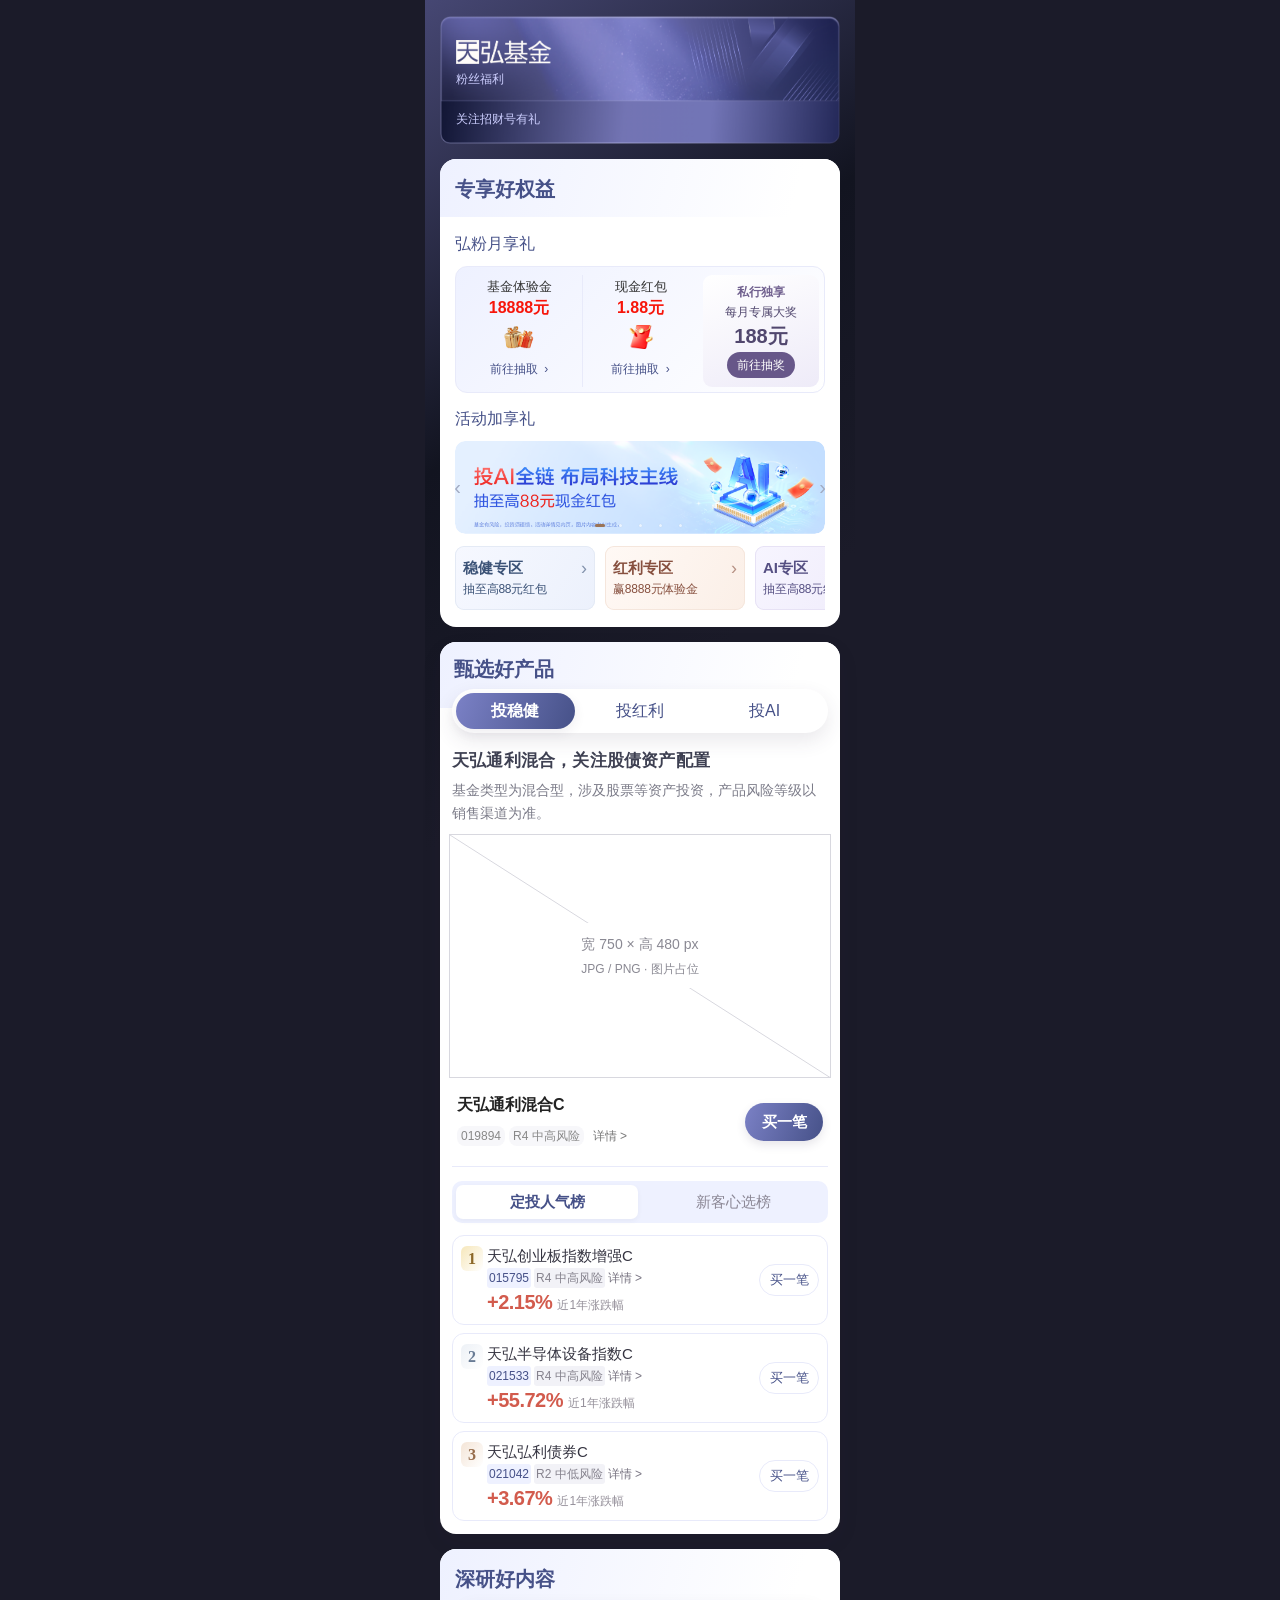
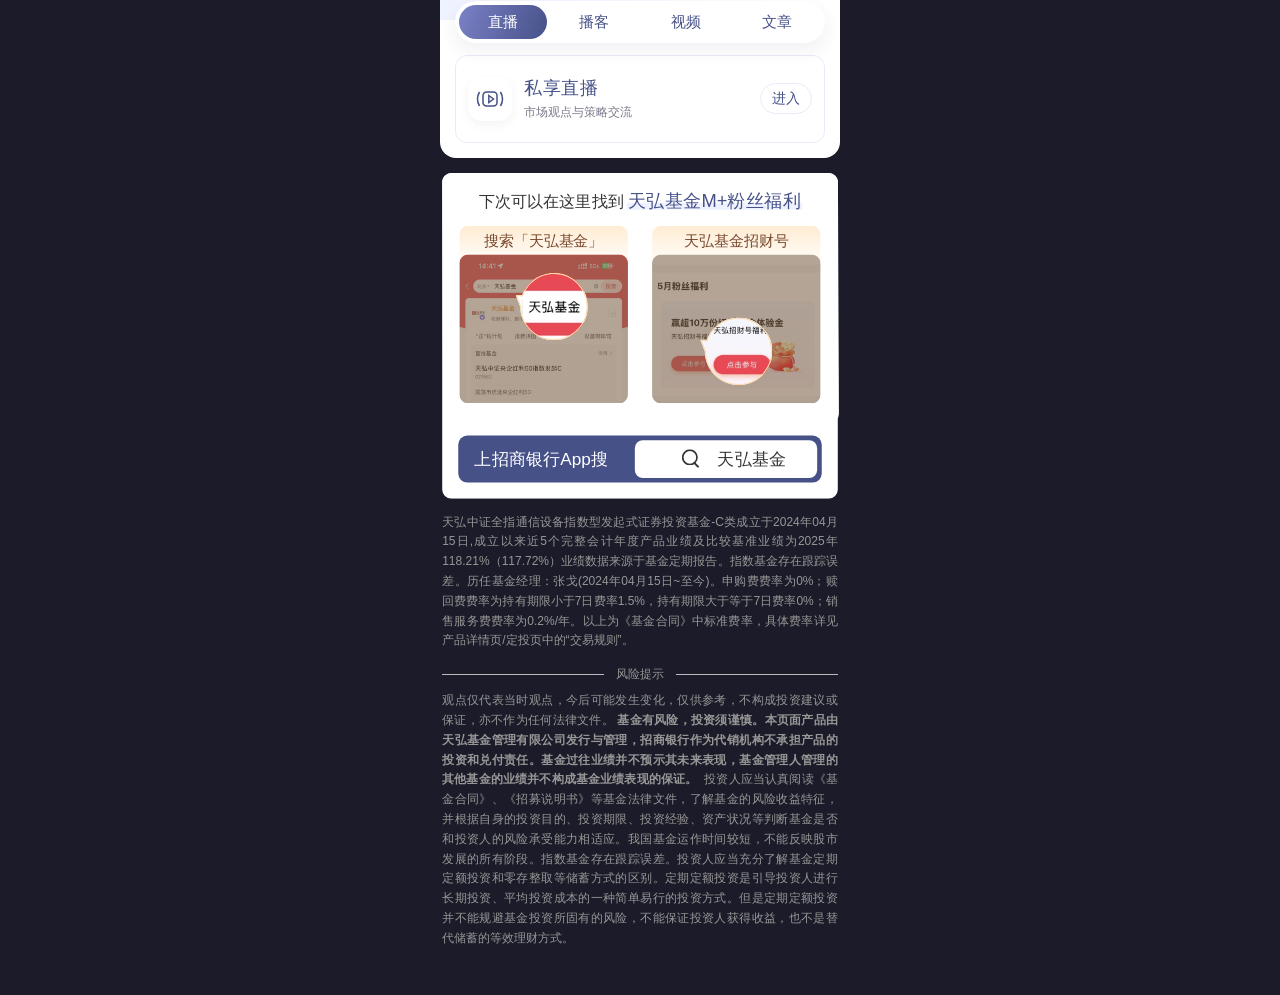
==== commit 6f649068: "Refine inner cards and replace performance images with placeholders" ====
--- a/index.html
+++ b/index.html
@@ -1,5 +1,5 @@
 <!doctype html>
-<html lang="zh-CN"><head><meta charset="utf-8"><meta name="viewport" content="width=device-width,initial-scale=1"><title>天弘基金 M+ 会员专区</title><meta name="description" content="天弘基金 M+ 会员权益、甄选产品与精选内容"><link rel="stylesheet" href="member-final.css?v=19"><link rel="stylesheet" href="member-compact.css?v=19"><link rel="stylesheet" href="member-refine.css?v=19"><link rel="stylesheet" href="member-review.css?v=19"><link rel="stylesheet" href="member-editorial.css?v=19"><link rel="stylesheet" href="member-side.css?v=19"><link rel="stylesheet" href="member-zones.css?v=19"><link rel="stylesheet" href="member-gift-rank.css?v=19"><link rel="stylesheet" href="member-iphone.css?v=19"><link rel="stylesheet" href="member-exclusive.css?v=19"><link rel="stylesheet" href="member-leaderboard.css?v=19"></head><body>
+<html lang="zh-CN"><head><meta charset="utf-8"><meta name="viewport" content="width=device-width,initial-scale=1"><title>天弘基金 M+ 会员专区</title><meta name="description" content="天弘基金 M+ 会员权益、甄选产品与精选内容"><link rel="stylesheet" href="member-final.css?v=20"><link rel="stylesheet" href="member-compact.css?v=20"><link rel="stylesheet" href="member-refine.css?v=20"><link rel="stylesheet" href="member-review.css?v=20"><link rel="stylesheet" href="member-editorial.css?v=20"><link rel="stylesheet" href="member-side.css?v=20"><link rel="stylesheet" href="member-zones.css?v=20"><link rel="stylesheet" href="member-gift-rank.css?v=20"><link rel="stylesheet" href="member-iphone.css?v=20"><link rel="stylesheet" href="member-exclusive.css?v=20"><link rel="stylesheet" href="member-leaderboard.css?v=20"></head><body>
 
 <main id="mp-home" class="phone">
 <header class="hero"><img class="brand-logo" src="assets/imgLogo.png" alt="天弘基金"><span>M+</span><p id="member-grade-name"></p><small>甄选好产品 · 深研好内容 · 专享好权益</small></header>
@@ -9,4 +9,4 @@
 <section class="section products"><div class="section-row"><h2>甄选好产品</h2></div><div class="rail product-rail" aria-label="横向滑动浏览产品" tabindex="0"></div><div class="rail-dots" data-for="product-rail" aria-label="选择产品"></div><div id="member-leaderboards" class="member-leaderboards"></div></section>
 <section class="section member-content"><h2>深研好内容</h2><div id="member-content-groups"></div></section>
 <footer class="footer"><div class="search-entry"><span>上招商银行App搜</span><button type="button" data-search><i aria-hidden="true"></i>天弘基金</button></div><details><summary>回访指引、活动说明及风险揭示</summary><p>在招商银行 App 搜索「天弘基金」，进入招财号，打开「宠粉福利专栏」。</p><p>基金有风险，投资须谨慎。历史业绩不代表未来表现。活动规则及产品信息以正式活动页面、基金法律文件和销售页面为准。</p></details></footer>
-</main><dialog class="site-dialog" aria-labelledby="dialog-title"><h2 id="dialog-title"></h2><div id="dialog-body"></div><form method="dialog"><button>返回专区</button></form></dialog><script src="member-products.js?v=19"></script><script src="fund-performance.js?v=19"></script><script src="member-live-data.js?v=19"></script><script src="member-final.js?v=19"></script><script src="member-editorial.js?v=19"></script></body></html>+</main><dialog class="site-dialog" aria-labelledby="dialog-title"><h2 id="dialog-title"></h2><div id="dialog-body"></div><form method="dialog"><button>返回专区</button></form></dialog><script src="member-products.js?v=20"></script><script src="fund-performance.js?v=20"></script><script src="member-live-data.js?v=20"></script><script src="member-final.js?v=20"></script><script src="member-editorial.js?v=20"></script></body></html>
--- a/member-iphone.css
+++ b/member-iphone.css
@@ -31,7 +31,12 @@
 .products>.figma-tabs button,.products>.figma-tabs button[aria-selected=true]{font-size:16px}
 .product-description strong{font-size:17px;line-height:1.5}
 .product-description p{font-size:14px;line-height:1.65;color:#7b7b88}
-.product-panels .evidence-chart{aspect-ratio:auto;min-height:214px;height:214px;grid-template-rows:18px minmax(0,1fr) 18px;padding:7px 4px!important;gap:3px}
+.product-panels .evidence-chart.image-placeholder{position:relative;display:flex;align-items:center;justify-content:center;aspect-ratio:750/480;height:auto;min-height:0;padding:0!important;border:1px solid #d8d8df!important;background:transparent!important;overflow:hidden}
+.product-panels .image-placeholder>svg{position:absolute;inset:0;width:100%;height:100%;pointer-events:none}
+.image-placeholder>svg line{stroke:#d8d8df;stroke-width:1}
+.image-placeholder-spec{position:relative;display:flex;flex-direction:column;gap:5px;padding:10px 14px;background:#fff;text-align:center;color:#8a8993}
+.image-placeholder-spec strong{font-size:14px;line-height:22px;font-weight:500}
+.image-placeholder-spec span{font-size:12px;line-height:18px}
 .chart-heading,.chart-heading span{font-size:12px;line-height:18px}
 .chart-legend,.chart-legend span{font-size:12px;line-height:18px;color:#777}
 .evidence-chart svg text{font-size:12px}
@@ -92,14 +97,14 @@
 #member-content-groups .content-picker button[aria-selected=true]{color:white;background:linear-gradient(110deg,var(--accent),var(--accent-dark))}
 #member-content-groups .content-picker button:after{display:none}
 #member-content-groups .static-picker span{padding:5px 20px;border-radius:18px;background:var(--soft);color:var(--accent-dark);font-size:15px;line-height:24px}
-.media-tiles .content-tile{position:relative;display:grid;grid-template-columns:46px minmax(0,1fr) 52px;gap:10px;padding:10px 12px!important;border:1px solid var(--line);border-radius:12px;background:linear-gradient(112deg,var(--soft),#fff)!important;overflow:hidden}
+.media-tiles .content-tile{position:relative;display:grid;grid-template-columns:46px minmax(0,1fr) 52px;gap:10px;padding:10px 12px!important;border:1px solid var(--line);border-radius:12px;background:transparent!important;overflow:hidden}
 .media-tiles .lesson-art{display:flex;align-items:center;justify-content:center;width:44px;height:44px;border:1px solid #ffffffb0;border-radius:14px;background:#ffffffb0;box-shadow:0 4px 10px #4f538510;color:var(--accent-dark)}
 .media-tiles .lesson-art svg{width:28px;height:28px}
 .media-copy{display:flex;flex-direction:column;gap:3px;min-width:0;text-align:left}
 .media-tiles .media-copy strong{font-size:18px;line-height:25px;letter-spacing:.5px;color:var(--accent-dark)}
 .media-copy small{font-size:12px;line-height:17px;color:#7c7a8c;white-space:nowrap;overflow:hidden;text-overflow:ellipsis}
 .media-tiles .lesson-action{font-size:14px;line-height:29px;border:1px solid var(--line);border-radius:18px;background:white;color:var(--accent-dark);padding:0 10px}
-.education-tiles .content-tile{border-radius:10px;border:1px solid var(--line);background:linear-gradient(150deg,var(--soft),#fff);gap:5px}
+.education-tiles .content-tile{border-radius:10px;border:1px solid var(--line);background:transparent;gap:5px}
 .education-tiles .lesson-art{color:var(--accent-dark)}
 .original-banners,.original-banner,.original-banner img{border-radius:10px}
 .original-banners{clip-path:inset(0 round 10px)}
--- a/member-exclusive.css
+++ b/member-exclusive.css
@@ -6,7 +6,7 @@
   grid-template-rows: 18px 18px 27px 26px;
   gap: 2px;
   align-content: center;
-  border: 1px solid #cbc6e3;
+  border: 0;
   border-radius: 9px;
   background: linear-gradient(160deg, #fff, #eeebf8);
   box-shadow: none;
--- a/member-leaderboard.css
+++ b/member-leaderboard.css
@@ -48,7 +48,7 @@
   padding: 9px 8px;
   border: 1px solid var(--line);
   border-radius: 12px;
-  background: linear-gradient(115deg, #fff 45%, var(--soft));
+  background: transparent;
 }
 .member-leaderboards .rank-row:last-child { margin-bottom: 0; }
 .member-leaderboards .rank-medal {
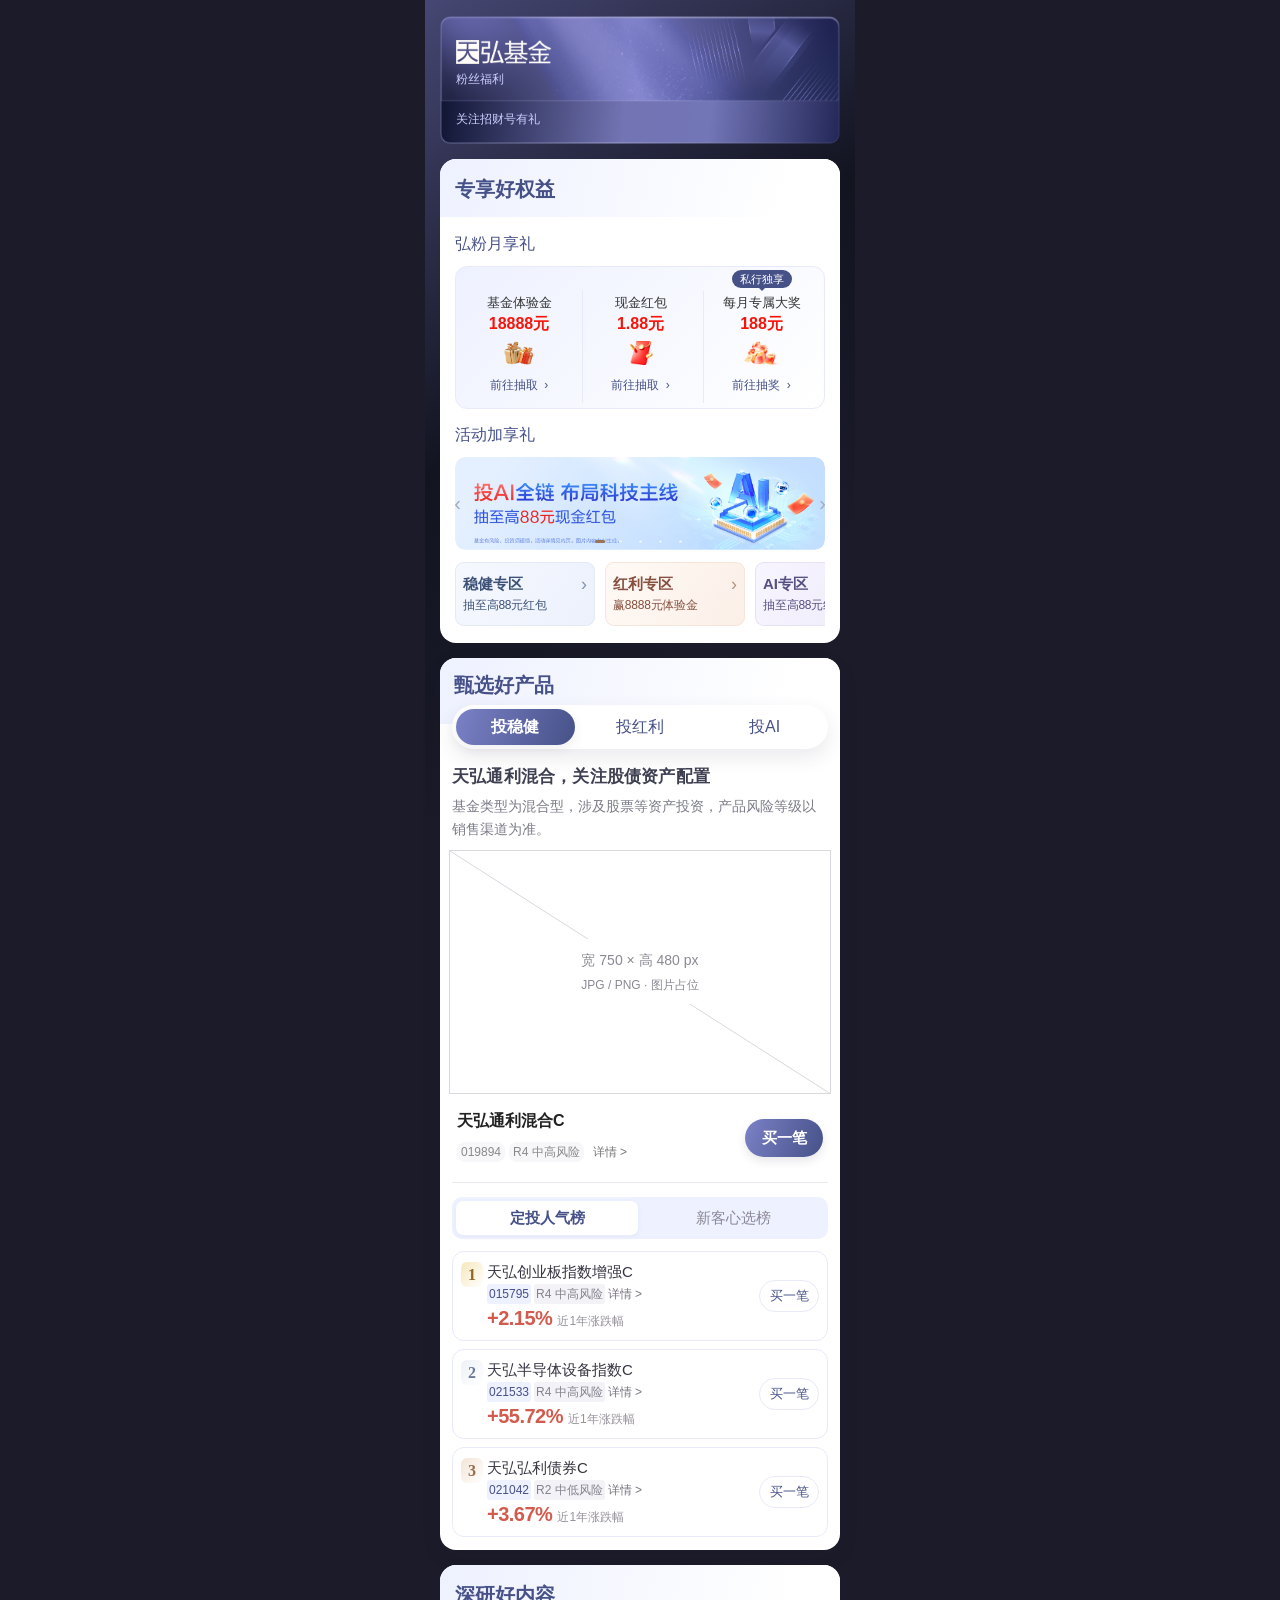
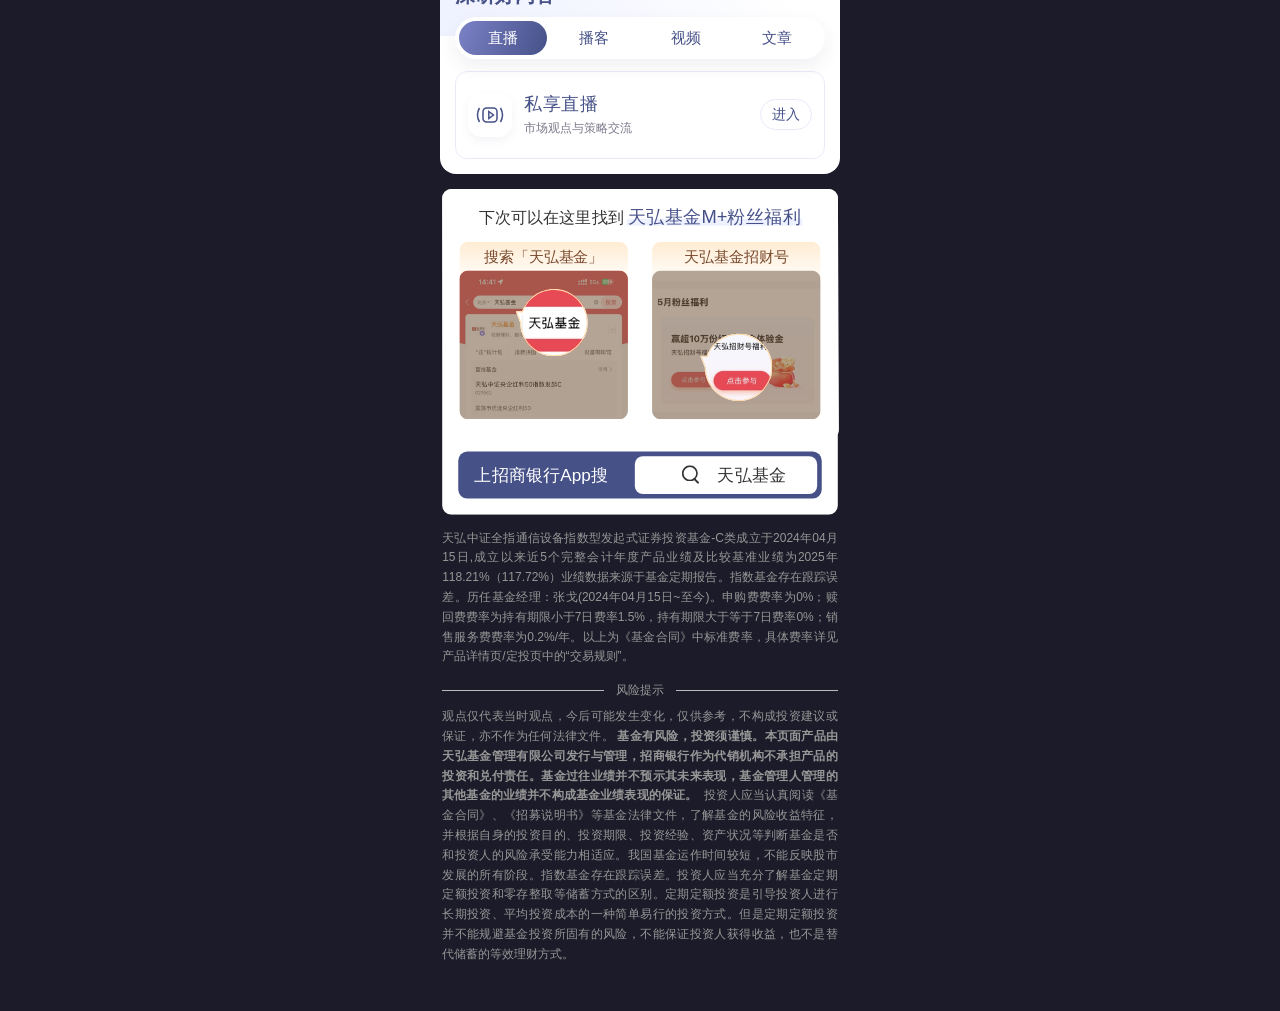
==== commit b9447996: "Unify monthly gift layout with private exclusive bubble" ====
--- a/index.html
+++ b/index.html
@@ -1,5 +1,5 @@
 <!doctype html>
-<html lang="zh-CN"><head><meta charset="utf-8"><meta name="viewport" content="width=device-width,initial-scale=1"><title>天弘基金 M+ 会员专区</title><meta name="description" content="天弘基金 M+ 会员权益、甄选产品与精选内容"><link rel="stylesheet" href="member-final.css?v=20"><link rel="stylesheet" href="member-compact.css?v=20"><link rel="stylesheet" href="member-refine.css?v=20"><link rel="stylesheet" href="member-review.css?v=20"><link rel="stylesheet" href="member-editorial.css?v=20"><link rel="stylesheet" href="member-side.css?v=20"><link rel="stylesheet" href="member-zones.css?v=20"><link rel="stylesheet" href="member-gift-rank.css?v=20"><link rel="stylesheet" href="member-iphone.css?v=20"><link rel="stylesheet" href="member-exclusive.css?v=20"><link rel="stylesheet" href="member-leaderboard.css?v=20"></head><body>
+<html lang="zh-CN"><head><meta charset="utf-8"><meta name="viewport" content="width=device-width,initial-scale=1"><title>天弘基金 M+ 会员专区</title><meta name="description" content="天弘基金 M+ 会员权益、甄选产品与精选内容"><link rel="stylesheet" href="member-final.css?v=21"><link rel="stylesheet" href="member-compact.css?v=21"><link rel="stylesheet" href="member-refine.css?v=21"><link rel="stylesheet" href="member-review.css?v=21"><link rel="stylesheet" href="member-editorial.css?v=21"><link rel="stylesheet" href="member-side.css?v=21"><link rel="stylesheet" href="member-zones.css?v=21"><link rel="stylesheet" href="member-gift-rank.css?v=21"><link rel="stylesheet" href="member-iphone.css?v=21"><link rel="stylesheet" href="member-exclusive.css?v=21"><link rel="stylesheet" href="member-leaderboard.css?v=21"></head><body>
 
 <main id="mp-home" class="phone">
 <header class="hero"><img class="brand-logo" src="assets/imgLogo.png" alt="天弘基金"><span>M+</span><p id="member-grade-name"></p><small>甄选好产品 · 深研好内容 · 专享好权益</small></header>
@@ -9,4 +9,4 @@
 <section class="section products"><div class="section-row"><h2>甄选好产品</h2></div><div class="rail product-rail" aria-label="横向滑动浏览产品" tabindex="0"></div><div class="rail-dots" data-for="product-rail" aria-label="选择产品"></div><div id="member-leaderboards" class="member-leaderboards"></div></section>
 <section class="section member-content"><h2>深研好内容</h2><div id="member-content-groups"></div></section>
 <footer class="footer"><div class="search-entry"><span>上招商银行App搜</span><button type="button" data-search><i aria-hidden="true"></i>天弘基金</button></div><details><summary>回访指引、活动说明及风险揭示</summary><p>在招商银行 App 搜索「天弘基金」，进入招财号，打开「宠粉福利专栏」。</p><p>基金有风险，投资须谨慎。历史业绩不代表未来表现。活动规则及产品信息以正式活动页面、基金法律文件和销售页面为准。</p></details></footer>
-</main><dialog class="site-dialog" aria-labelledby="dialog-title"><h2 id="dialog-title"></h2><div id="dialog-body"></div><form method="dialog"><button>返回专区</button></form></dialog><script src="member-products.js?v=20"></script><script src="fund-performance.js?v=20"></script><script src="member-live-data.js?v=20"></script><script src="member-final.js?v=20"></script><script src="member-editorial.js?v=20"></script></body></html>+</main><dialog class="site-dialog" aria-labelledby="dialog-title"><h2 id="dialog-title"></h2><div id="dialog-body"></div><form method="dialog"><button>返回专区</button></form></dialog><script src="member-products.js?v=21"></script><script src="fund-performance.js?v=21"></script><script src="member-live-data.js?v=21"></script><script src="member-final.js?v=21"></script><script src="member-editorial.js?v=21"></script></body></html>
--- a/member-exclusive.css
+++ b/member-exclusive.css
@@ -1,85 +1,15 @@
-/* Private-bank award: four in-flow lines, with a quiet purple distinction. */
-body[data-grade="private"] #member-gifts .award-gift {
-  isolation: isolate;
-  height: 112px;
-  padding: 5px 3px;
-  grid-template-rows: 18px 18px 27px 26px;
-  gap: 2px;
-  align-content: center;
-  border: 0;
-  border-radius: 9px;
-  background: linear-gradient(160deg, #fff, #eeebf8);
-  box-shadow: none;
-  color: #51476e;
-}
-
-body[data-grade="private"] #member-gifts .award-gift .gift-exclusive-badge {
-  position: static;
-  grid-row: 1;
-  padding: 0;
-  border: 0;
-  border-radius: 0;
-  background: none;
-  color: #71618f;
-  font-size: 12px;
-  font-weight: 600;
-  line-height: 18px;
-  letter-spacing: 0;
-  box-shadow: none;
-}
-
-body[data-grade="private"] #member-gifts .award-gift .gift-title {
-  grid-row: 2;
-  color: #51476e;
-  font-size: 12px;
-  font-weight: 500;
-  line-height: 18px;
-}
-
-body[data-grade="private"] #member-gifts .award-gift .gift-amount {
-  grid-row: 3;
-  margin: 0;
-  line-height: 27px;
-}
-
-body[data-grade="private"] #member-gifts .award-gift .gift-amount strong {
-  color: #51476e;
-  font-size: 20px;
-  font-weight: 600;
-  line-height: 27px;
-}
-
-body[data-grade="private"] #member-gifts .award-gift .gift-art {
-  display: none;
-}
-
-body[data-grade="private"] #member-gifts .award-gift button {
-  grid-row: 4;
-  align-self: center;
-  padding: 0 10px;
-  border: 0;
-  background: #675789;
-  color: #fff;
-  font-size: 12px;
-  font-weight: 500;
-  box-shadow: none;
-}
-
-body[data-grade="private"] .award-gift button:focus-visible {
-  outline: 2px solid #51476e;
-  outline-offset: 2px;
-}
-
-/* Present monthly gifts as one group, with one clear exclusive accent. */
+/* All monthly gifts share one layout; private exclusivity is a small bubble. */
 #member-gifts:not(.mass-gifts){padding:8px 5px 5px;gap:5px;border:1px solid var(--line);border-radius:12px;background:linear-gradient(135deg,var(--soft),#fff)}
 #member-gifts:not(.mass-gifts) .gift{height:112px;padding:2px;grid-template-rows:20px 20px 36px 26px;gap:1px}
-#member-gifts .gift:not(.award-gift){border:0;background:transparent;box-shadow:none}
-#member-gifts .gift:not(.award-gift) button{background:transparent;color:var(--accent-dark);box-shadow:none;padding:0 5px;font-size:12px;font-weight:500}
-#member-gifts .gift:not(.award-gift) button:after{content:' ›';margin-left:3px}
-#member-gifts:not(.mass-gifts) .gift:not(.award-gift)+.gift:not(.award-gift){border-left:1px solid var(--line);border-radius:0}
+#member-gifts .gift{border:0;background:transparent;box-shadow:none}
+#member-gifts .gift button{background:transparent;color:var(--accent-dark);box-shadow:none;padding:0 5px;font-size:12px;font-weight:500}
+#member-gifts .gift button:after{content:' ›';margin-left:3px}
+#member-gifts:not(.mass-gifts) .gift+.gift{border-left:1px solid var(--line);border-radius:0}
 #member-gifts.mass-gifts{border:1px solid var(--line);border-radius:12px;background:linear-gradient(135deg,var(--soft),#fff)}
-#member-gifts .award-gift .gift-title{font-size:12px}
+body[data-grade="private"] #member-gifts{padding-top:24px}
+body[data-grade="private"] #member-gifts .gift-exclusive-badge{position:absolute;z-index:1;left:50%;right:auto;top:-21px;transform:translateX(-50%);padding:0 8px;border:0;border-radius:9px;background:var(--accent-dark);color:#fff;font-size:11px;font-weight:500;line-height:18px;letter-spacing:0;white-space:nowrap;box-shadow:none}
+body[data-grade="private"] #member-gifts .gift-exclusive-badge:after{content:'';position:absolute;left:50%;bottom:-3px;transform:translateX(-50%);border-left:3px solid transparent;border-right:3px solid transparent;border-top:3px solid var(--accent-dark)}
+body[data-grade="private"] .award-gift button:focus-visible{outline:2px solid var(--accent-dark);outline-offset:2px}
 .activity-wrap .banner-arrow{background:transparent;box-shadow:none;color:#a2abc2;width:21px}
 @media(max-width:370px){#member-gifts:not(.mass-gifts){padding-left:2px;padding-right:2px;gap:2px}}
-
 #member-gifts:not(.mass-gifts) .gift button{height:26px!important;line-height:26px}
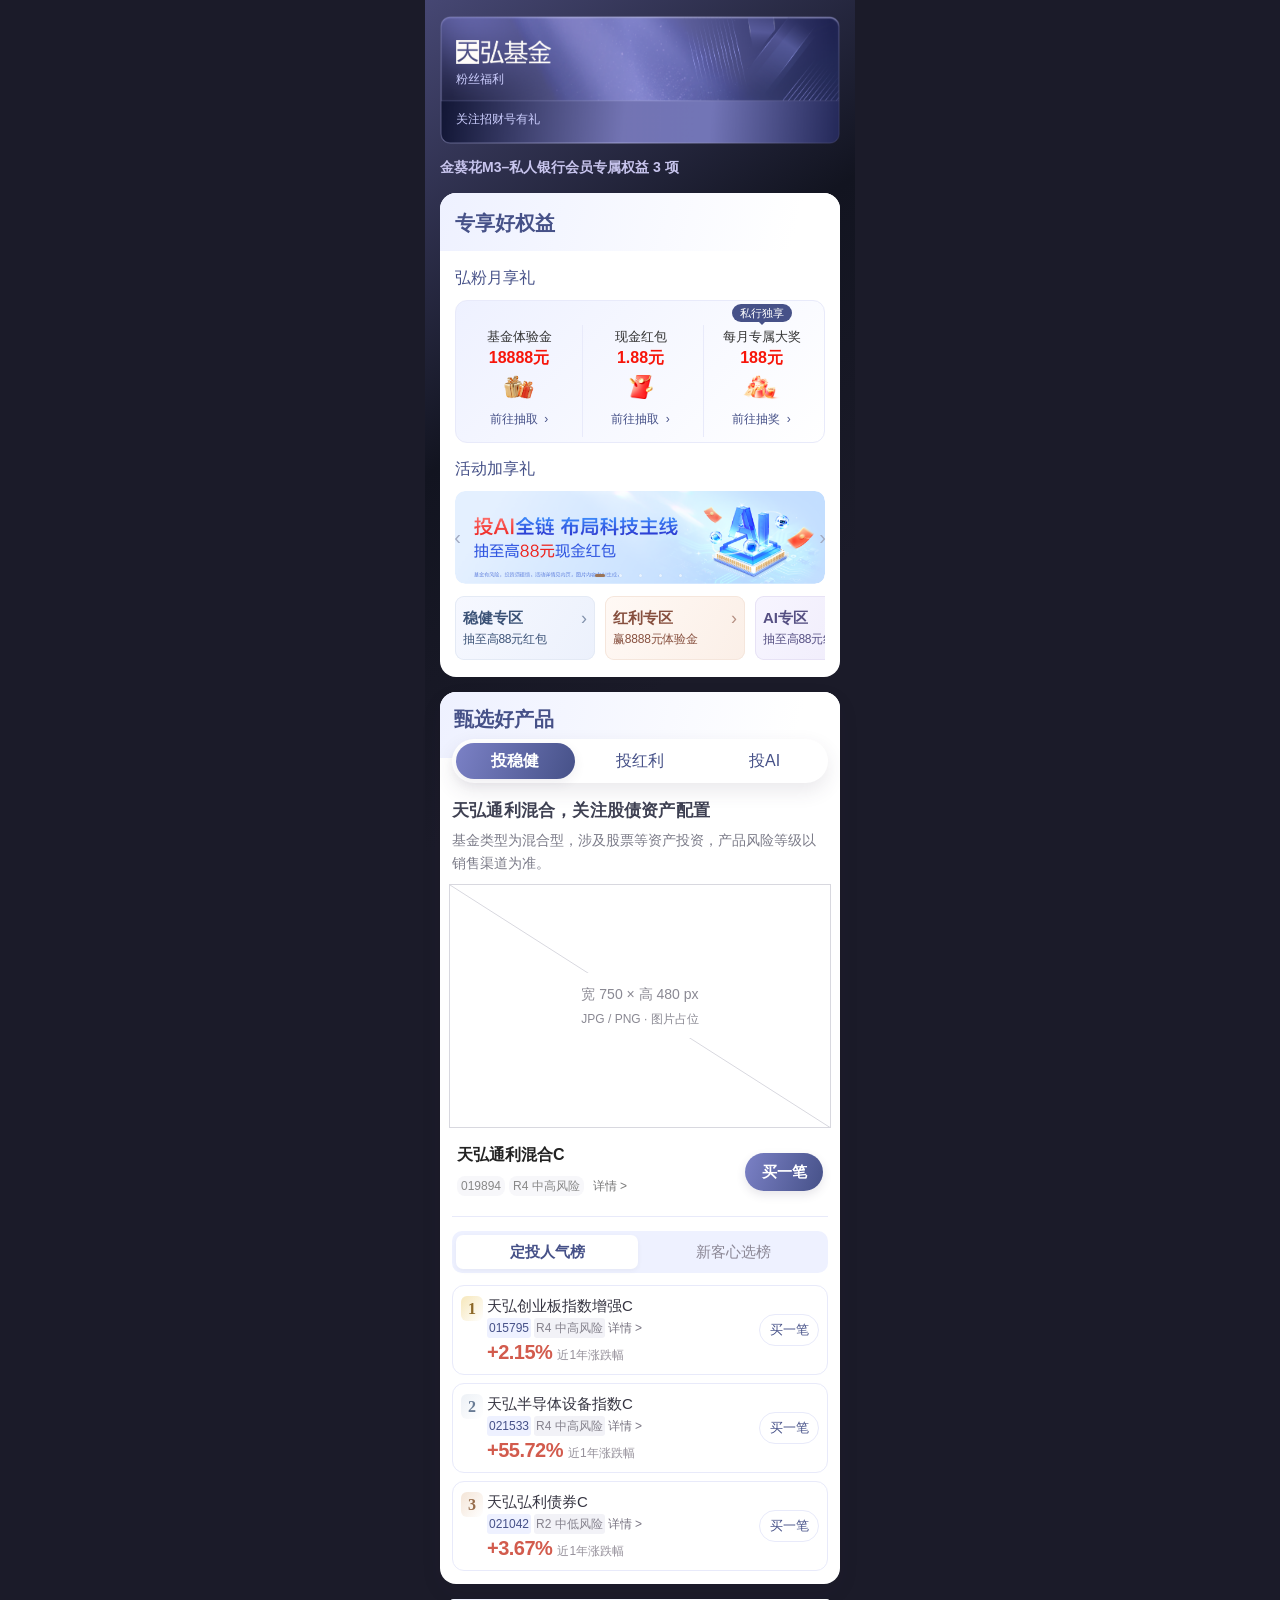
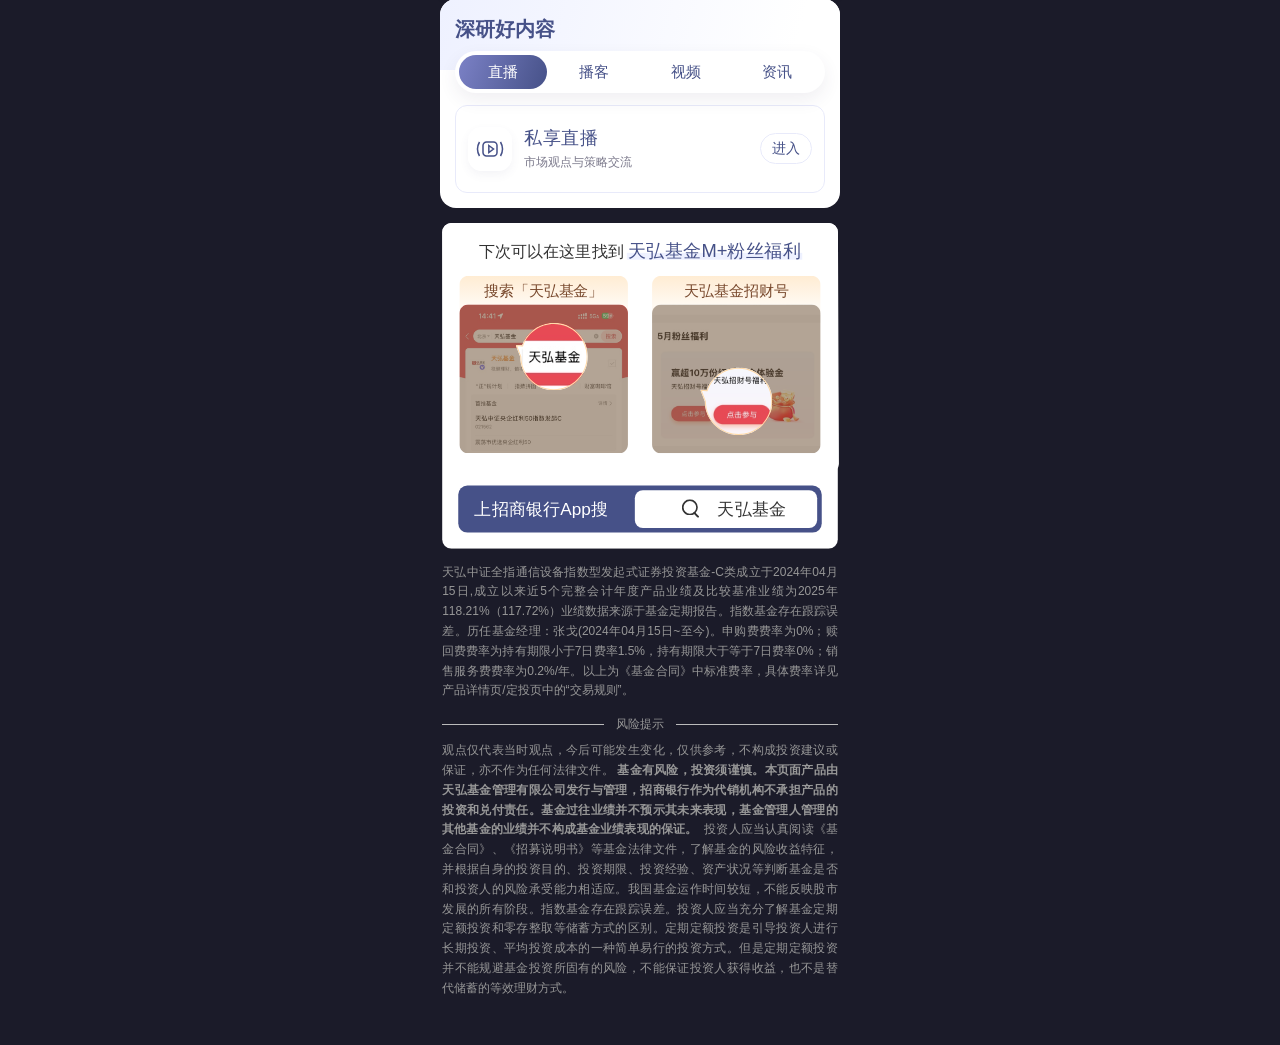
==== commit 1a8d66c0: "Restore tier entitlement header copy and rename news tab" ====
--- a/index.html
+++ b/index.html
@@ -1,12 +1,13 @@
 <!doctype html>
-<html lang="zh-CN"><head><meta charset="utf-8"><meta name="viewport" content="width=device-width,initial-scale=1"><title>天弘基金 M+ 会员专区</title><meta name="description" content="天弘基金 M+ 会员权益、甄选产品与精选内容"><link rel="stylesheet" href="member-final.css?v=21"><link rel="stylesheet" href="member-compact.css?v=21"><link rel="stylesheet" href="member-refine.css?v=21"><link rel="stylesheet" href="member-review.css?v=21"><link rel="stylesheet" href="member-editorial.css?v=21"><link rel="stylesheet" href="member-side.css?v=21"><link rel="stylesheet" href="member-zones.css?v=21"><link rel="stylesheet" href="member-gift-rank.css?v=21"><link rel="stylesheet" href="member-iphone.css?v=21"><link rel="stylesheet" href="member-exclusive.css?v=21"><link rel="stylesheet" href="member-leaderboard.css?v=21"></head><body>
+<html lang="zh-CN"><head><meta charset="utf-8"><meta name="viewport" content="width=device-width,initial-scale=1"><title>天弘基金 M+ 会员专区</title><meta name="description" content="天弘基金 M+ 会员权益、甄选产品与精选内容"><link rel="stylesheet" href="member-final.css?v=22"><link rel="stylesheet" href="member-compact.css?v=22"><link rel="stylesheet" href="member-refine.css?v=22"><link rel="stylesheet" href="member-review.css?v=22"><link rel="stylesheet" href="member-editorial.css?v=22"><link rel="stylesheet" href="member-side.css?v=22"><link rel="stylesheet" href="member-zones.css?v=22"><link rel="stylesheet" href="member-gift-rank.css?v=22"><link rel="stylesheet" href="member-iphone.css?v=22"><link rel="stylesheet" href="member-exclusive.css?v=22"><link rel="stylesheet" href="member-leaderboard.css?v=22"></head><body>
 
 <main id="mp-home" class="phone">
 <header class="hero"><img class="brand-logo" src="assets/imgLogo.png" alt="天弘基金"><span>M+</span><p id="member-grade-name"></p><small>甄选好产品 · 深研好内容 · 专享好权益</small></header>
+<p id="member-entitlement-summary" class="member-entitlement-summary">金葵花M3–私人银行会员专属权益 3 项</p>
 <section class="section benefits"><h2>专享好权益</h2><h3 class="subhead">弘粉月享礼</h3><div id="member-gifts" class="gifts"></div>
 <div class="section-row"><h3 class="subhead">活动加享礼</h3></div><div class="rail activity-rail" aria-label="横向滑动浏览活动" tabindex="0"></div><div class="rail-dots" data-for="activity-rail" aria-label="选择活动"></div>
 <div class="zones" aria-label="专区入口"><button type="button" data-entry="稳健专区"><span class="zone-art"><img src="assets/img7.png" alt=""></span><strong>稳健专区</strong><span class="zone-gift"><i aria-hidden="true"></i>至高88元</span></button><button type="button" data-entry="红利专区"><span class="zone-art"><img src="assets/img27.png" alt=""></span><strong>红利专区</strong><span class="zone-gift"><i aria-hidden="true"></i>8888体验金</span></button><button type="button" data-entry="AI专区"><span class="zone-art"><img src="assets/imgJimeng2026062531561.png" alt=""></span><strong>AI专区</strong><span class="zone-gift"><i aria-hidden="true"></i>至高88元</span></button></div></section>
 <section class="section products"><div class="section-row"><h2>甄选好产品</h2></div><div class="rail product-rail" aria-label="横向滑动浏览产品" tabindex="0"></div><div class="rail-dots" data-for="product-rail" aria-label="选择产品"></div><div id="member-leaderboards" class="member-leaderboards"></div></section>
 <section class="section member-content"><h2>深研好内容</h2><div id="member-content-groups"></div></section>
 <footer class="footer"><div class="search-entry"><span>上招商银行App搜</span><button type="button" data-search><i aria-hidden="true"></i>天弘基金</button></div><details><summary>回访指引、活动说明及风险揭示</summary><p>在招商银行 App 搜索「天弘基金」，进入招财号，打开「宠粉福利专栏」。</p><p>基金有风险，投资须谨慎。历史业绩不代表未来表现。活动规则及产品信息以正式活动页面、基金法律文件和销售页面为准。</p></details></footer>
-</main><dialog class="site-dialog" aria-labelledby="dialog-title"><h2 id="dialog-title"></h2><div id="dialog-body"></div><form method="dialog"><button>返回专区</button></form></dialog><script src="member-products.js?v=21"></script><script src="fund-performance.js?v=21"></script><script src="member-live-data.js?v=21"></script><script src="member-final.js?v=21"></script><script src="member-editorial.js?v=21"></script></body></html>+</main><dialog class="site-dialog" aria-labelledby="dialog-title"><h2 id="dialog-title"></h2><div id="dialog-body"></div><form method="dialog"><button>返回专区</button></form></dialog><script src="member-products.js?v=22"></script><script src="fund-performance.js?v=22"></script><script src="member-live-data.js?v=22"></script><script src="member-final.js?v=22"></script><script src="member-editorial.js?v=22"></script></body></html>
--- a/member-iphone.css
+++ b/member-iphone.css
@@ -131,3 +131,9 @@
 #member-content-groups .content-deck,
 #member-content-groups .content-tiles,
 #member-content-groups .content-tile{height:88px!important;min-height:88px!important}
+
+/* Restore the tier-specific entitlement line below the header artwork. */
+.member-entitlement-summary{margin:12px 0 0;font-size:14px;font-weight:600;line-height:22px;color:#c7c4ed;overflow-wrap:break-word}
+body[data-grade=mass] .member-entitlement-summary{color:#333}
+body[data-grade=gold] .member-entitlement-summary{color:#333}
+body[data-grade=sunflower] .member-entitlement-summary{color:#d3aa65}
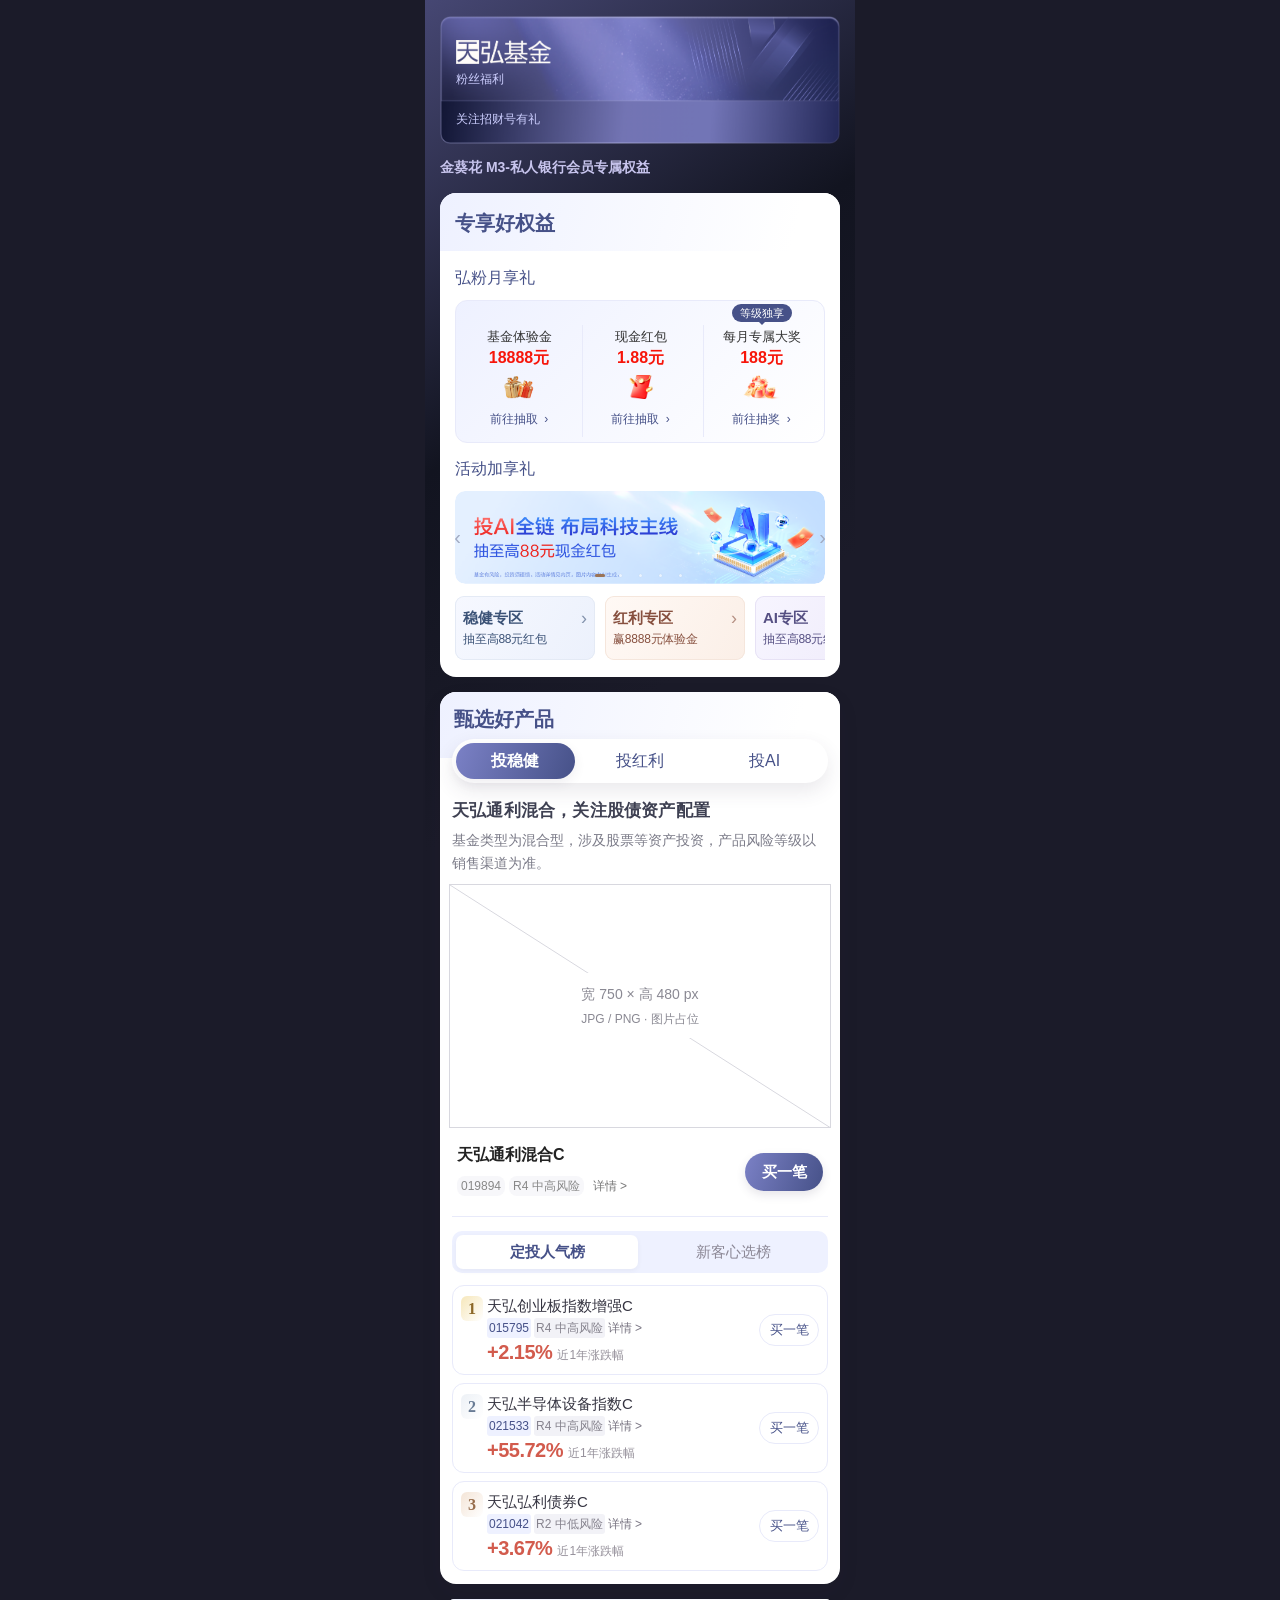
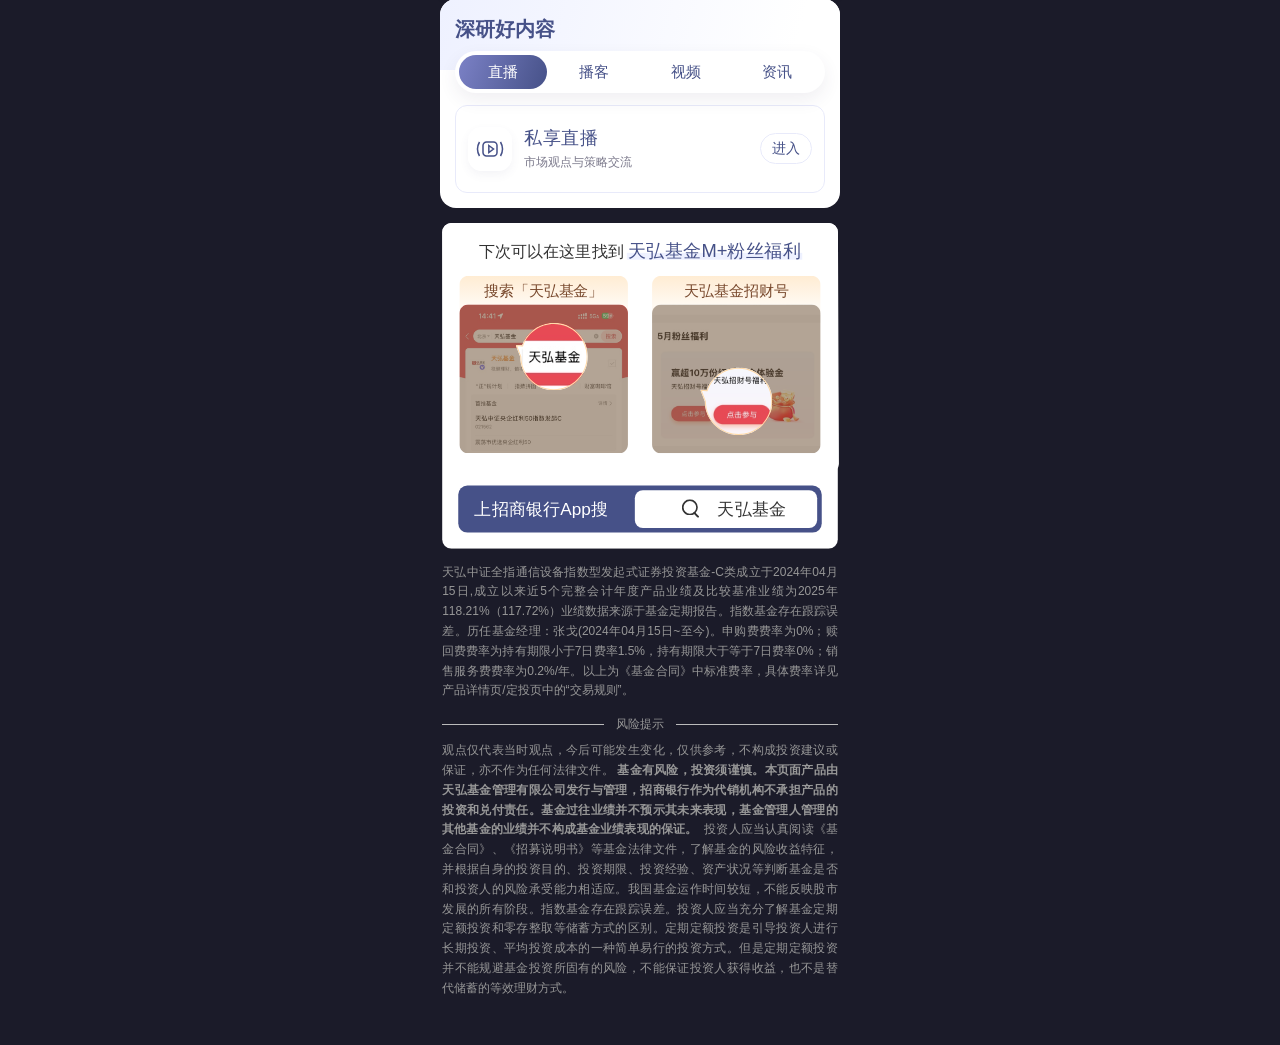
==== commit ad63d0ab: "Clarify membership tier labels and remove entitlement counts" ====
--- a/index.html
+++ b/index.html
@@ -1,13 +1,13 @@
 <!doctype html>
-<html lang="zh-CN"><head><meta charset="utf-8"><meta name="viewport" content="width=device-width,initial-scale=1"><title>天弘基金 M+ 会员专区</title><meta name="description" content="天弘基金 M+ 会员权益、甄选产品与精选内容"><link rel="stylesheet" href="member-final.css?v=22"><link rel="stylesheet" href="member-compact.css?v=22"><link rel="stylesheet" href="member-refine.css?v=22"><link rel="stylesheet" href="member-review.css?v=22"><link rel="stylesheet" href="member-editorial.css?v=22"><link rel="stylesheet" href="member-side.css?v=22"><link rel="stylesheet" href="member-zones.css?v=22"><link rel="stylesheet" href="member-gift-rank.css?v=22"><link rel="stylesheet" href="member-iphone.css?v=22"><link rel="stylesheet" href="member-exclusive.css?v=22"><link rel="stylesheet" href="member-leaderboard.css?v=22"></head><body>
+<html lang="zh-CN"><head><meta charset="utf-8"><meta name="viewport" content="width=device-width,initial-scale=1"><title>天弘基金 M+ 会员专区</title><meta name="description" content="天弘基金 M+ 会员权益、甄选产品与精选内容"><link rel="stylesheet" href="member-final.css?v=23"><link rel="stylesheet" href="member-compact.css?v=23"><link rel="stylesheet" href="member-refine.css?v=23"><link rel="stylesheet" href="member-review.css?v=23"><link rel="stylesheet" href="member-editorial.css?v=23"><link rel="stylesheet" href="member-side.css?v=23"><link rel="stylesheet" href="member-zones.css?v=23"><link rel="stylesheet" href="member-gift-rank.css?v=23"><link rel="stylesheet" href="member-iphone.css?v=23"><link rel="stylesheet" href="member-exclusive.css?v=23"><link rel="stylesheet" href="member-leaderboard.css?v=23"></head><body>
 
 <main id="mp-home" class="phone">
 <header class="hero"><img class="brand-logo" src="assets/imgLogo.png" alt="天弘基金"><span>M+</span><p id="member-grade-name"></p><small>甄选好产品 · 深研好内容 · 专享好权益</small></header>
-<p id="member-entitlement-summary" class="member-entitlement-summary">金葵花M3–私人银行会员专属权益 3 项</p>
+<p id="member-entitlement-summary" class="member-entitlement-summary">金葵花 M3-私人银行会员专属权益</p>
 <section class="section benefits"><h2>专享好权益</h2><h3 class="subhead">弘粉月享礼</h3><div id="member-gifts" class="gifts"></div>
 <div class="section-row"><h3 class="subhead">活动加享礼</h3></div><div class="rail activity-rail" aria-label="横向滑动浏览活动" tabindex="0"></div><div class="rail-dots" data-for="activity-rail" aria-label="选择活动"></div>
 <div class="zones" aria-label="专区入口"><button type="button" data-entry="稳健专区"><span class="zone-art"><img src="assets/img7.png" alt=""></span><strong>稳健专区</strong><span class="zone-gift"><i aria-hidden="true"></i>至高88元</span></button><button type="button" data-entry="红利专区"><span class="zone-art"><img src="assets/img27.png" alt=""></span><strong>红利专区</strong><span class="zone-gift"><i aria-hidden="true"></i>8888体验金</span></button><button type="button" data-entry="AI专区"><span class="zone-art"><img src="assets/imgJimeng2026062531561.png" alt=""></span><strong>AI专区</strong><span class="zone-gift"><i aria-hidden="true"></i>至高88元</span></button></div></section>
 <section class="section products"><div class="section-row"><h2>甄选好产品</h2></div><div class="rail product-rail" aria-label="横向滑动浏览产品" tabindex="0"></div><div class="rail-dots" data-for="product-rail" aria-label="选择产品"></div><div id="member-leaderboards" class="member-leaderboards"></div></section>
 <section class="section member-content"><h2>深研好内容</h2><div id="member-content-groups"></div></section>
 <footer class="footer"><div class="search-entry"><span>上招商银行App搜</span><button type="button" data-search><i aria-hidden="true"></i>天弘基金</button></div><details><summary>回访指引、活动说明及风险揭示</summary><p>在招商银行 App 搜索「天弘基金」，进入招财号，打开「宠粉福利专栏」。</p><p>基金有风险，投资须谨慎。历史业绩不代表未来表现。活动规则及产品信息以正式活动页面、基金法律文件和销售页面为准。</p></details></footer>
-</main><dialog class="site-dialog" aria-labelledby="dialog-title"><h2 id="dialog-title"></h2><div id="dialog-body"></div><form method="dialog"><button>返回专区</button></form></dialog><script src="member-products.js?v=22"></script><script src="fund-performance.js?v=22"></script><script src="member-live-data.js?v=22"></script><script src="member-final.js?v=22"></script><script src="member-editorial.js?v=22"></script></body></html>+</main><dialog class="site-dialog" aria-labelledby="dialog-title"><h2 id="dialog-title"></h2><div id="dialog-body"></div><form method="dialog"><button>返回专区</button></form></dialog><script src="member-products.js?v=23"></script><script src="fund-performance.js?v=23"></script><script src="member-live-data.js?v=23"></script><script src="member-final.js?v=23"></script><script src="member-editorial.js?v=23"></script></body></html>
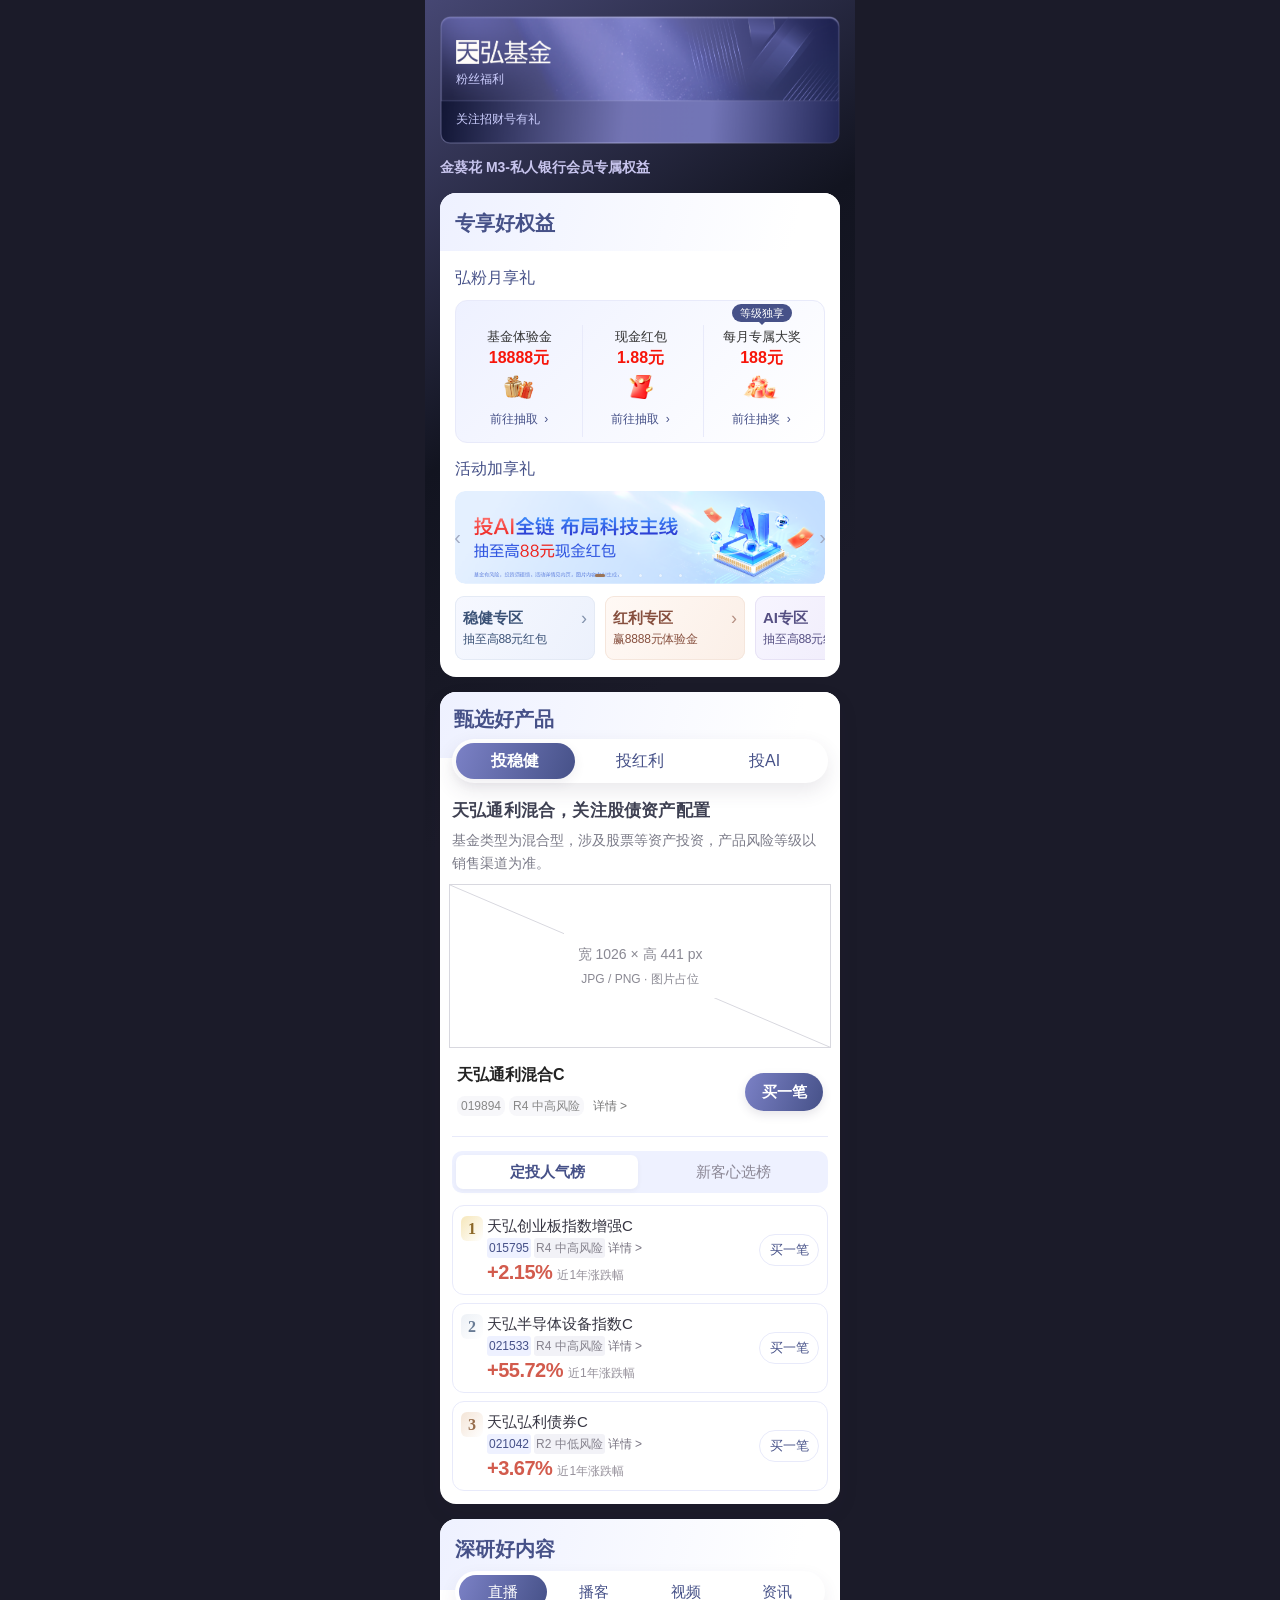
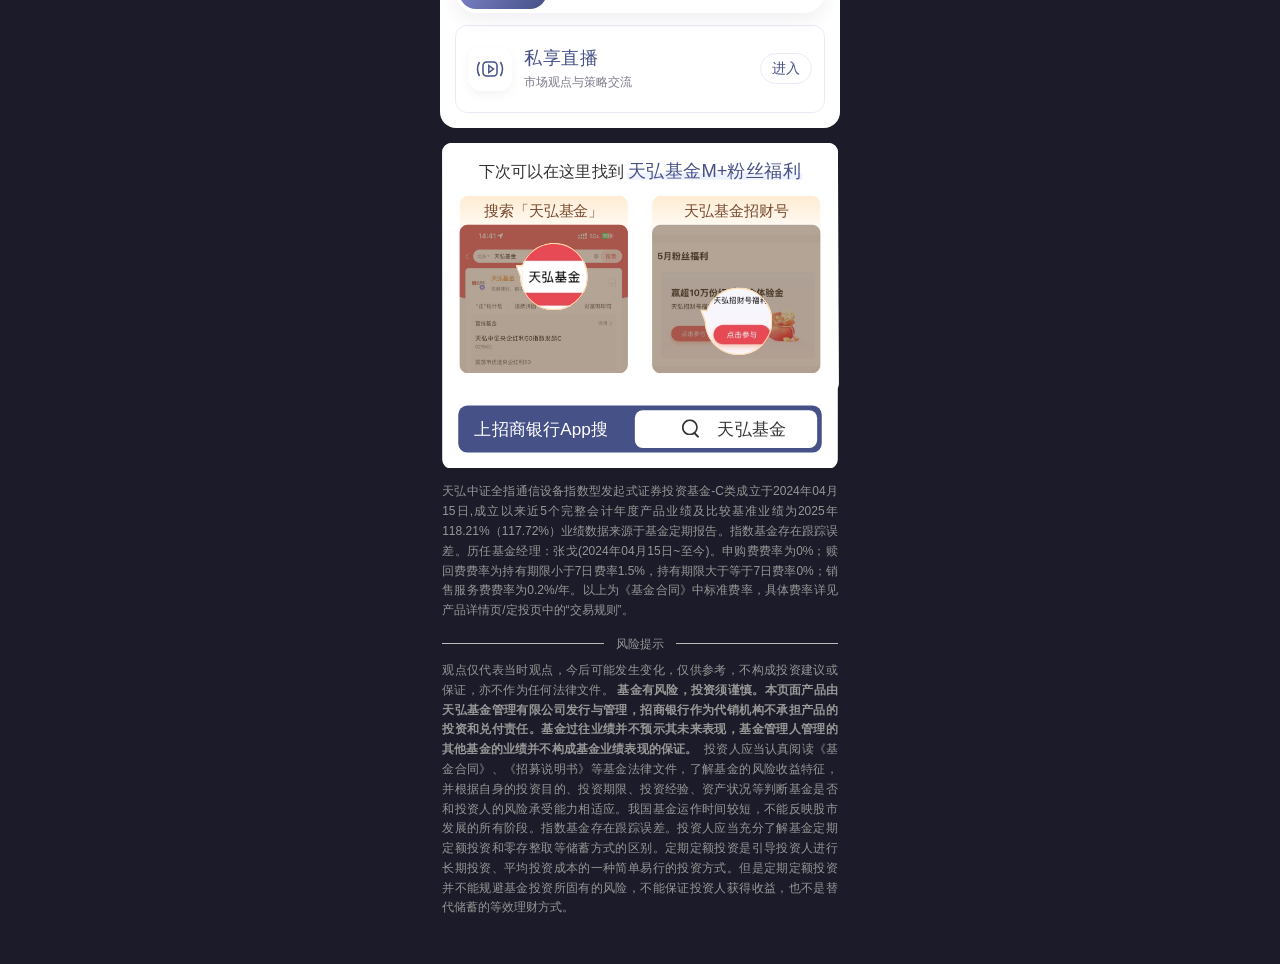
==== commit 08ca3164: "Match image placeholder size to verified dividend package assets" ====
--- a/index.html
+++ b/index.html
@@ -1,5 +1,5 @@
 <!doctype html>
-<html lang="zh-CN"><head><meta charset="utf-8"><meta name="viewport" content="width=device-width,initial-scale=1"><title>天弘基金 M+ 会员专区</title><meta name="description" content="天弘基金 M+ 会员权益、甄选产品与精选内容"><link rel="stylesheet" href="member-final.css?v=23"><link rel="stylesheet" href="member-compact.css?v=23"><link rel="stylesheet" href="member-refine.css?v=23"><link rel="stylesheet" href="member-review.css?v=23"><link rel="stylesheet" href="member-editorial.css?v=23"><link rel="stylesheet" href="member-side.css?v=23"><link rel="stylesheet" href="member-zones.css?v=23"><link rel="stylesheet" href="member-gift-rank.css?v=23"><link rel="stylesheet" href="member-iphone.css?v=23"><link rel="stylesheet" href="member-exclusive.css?v=23"><link rel="stylesheet" href="member-leaderboard.css?v=23"></head><body>
+<html lang="zh-CN"><head><meta charset="utf-8"><meta name="viewport" content="width=device-width,initial-scale=1"><title>天弘基金 M+ 会员专区</title><meta name="description" content="天弘基金 M+ 会员权益、甄选产品与精选内容"><link rel="stylesheet" href="member-final.css?v=24"><link rel="stylesheet" href="member-compact.css?v=24"><link rel="stylesheet" href="member-refine.css?v=24"><link rel="stylesheet" href="member-review.css?v=24"><link rel="stylesheet" href="member-editorial.css?v=24"><link rel="stylesheet" href="member-side.css?v=24"><link rel="stylesheet" href="member-zones.css?v=24"><link rel="stylesheet" href="member-gift-rank.css?v=24"><link rel="stylesheet" href="member-iphone.css?v=24"><link rel="stylesheet" href="member-exclusive.css?v=24"><link rel="stylesheet" href="member-leaderboard.css?v=24"></head><body>
 
 <main id="mp-home" class="phone">
 <header class="hero"><img class="brand-logo" src="assets/imgLogo.png" alt="天弘基金"><span>M+</span><p id="member-grade-name"></p><small>甄选好产品 · 深研好内容 · 专享好权益</small></header>
@@ -10,4 +10,4 @@
 <section class="section products"><div class="section-row"><h2>甄选好产品</h2></div><div class="rail product-rail" aria-label="横向滑动浏览产品" tabindex="0"></div><div class="rail-dots" data-for="product-rail" aria-label="选择产品"></div><div id="member-leaderboards" class="member-leaderboards"></div></section>
 <section class="section member-content"><h2>深研好内容</h2><div id="member-content-groups"></div></section>
 <footer class="footer"><div class="search-entry"><span>上招商银行App搜</span><button type="button" data-search><i aria-hidden="true"></i>天弘基金</button></div><details><summary>回访指引、活动说明及风险揭示</summary><p>在招商银行 App 搜索「天弘基金」，进入招财号，打开「宠粉福利专栏」。</p><p>基金有风险，投资须谨慎。历史业绩不代表未来表现。活动规则及产品信息以正式活动页面、基金法律文件和销售页面为准。</p></details></footer>
-</main><dialog class="site-dialog" aria-labelledby="dialog-title"><h2 id="dialog-title"></h2><div id="dialog-body"></div><form method="dialog"><button>返回专区</button></form></dialog><script src="member-products.js?v=23"></script><script src="fund-performance.js?v=23"></script><script src="member-live-data.js?v=23"></script><script src="member-final.js?v=23"></script><script src="member-editorial.js?v=23"></script></body></html>+</main><dialog class="site-dialog" aria-labelledby="dialog-title"><h2 id="dialog-title"></h2><div id="dialog-body"></div><form method="dialog"><button>返回专区</button></form></dialog><script src="member-products.js?v=24"></script><script src="fund-performance.js?v=24"></script><script src="member-live-data.js?v=24"></script><script src="member-final.js?v=24"></script><script src="member-editorial.js?v=24"></script></body></html>
--- a/member-iphone.css
+++ b/member-iphone.css
@@ -31,7 +31,7 @@
 .products>.figma-tabs button,.products>.figma-tabs button[aria-selected=true]{font-size:16px}
 .product-description strong{font-size:17px;line-height:1.5}
 .product-description p{font-size:14px;line-height:1.65;color:#7b7b88}
-.product-panels .evidence-chart.image-placeholder{position:relative;display:flex;align-items:center;justify-content:center;aspect-ratio:750/480;height:auto;min-height:0;padding:0!important;border:1px solid #d8d8df!important;background:transparent!important;overflow:hidden}
+.product-panels .evidence-chart.image-placeholder{position:relative;display:flex;align-items:center;justify-content:center;aspect-ratio:1026/441;height:auto;min-height:0;padding:0!important;border:1px solid #d8d8df!important;background:transparent!important;overflow:hidden}
 .product-panels .image-placeholder>svg{position:absolute;inset:0;width:100%;height:100%;pointer-events:none}
 .image-placeholder>svg line{stroke:#d8d8df;stroke-width:1}
 .image-placeholder-spec{position:relative;display:flex;flex-direction:column;gap:5px;padding:10px 14px;background:#fff;text-align:center;color:#8a8993}
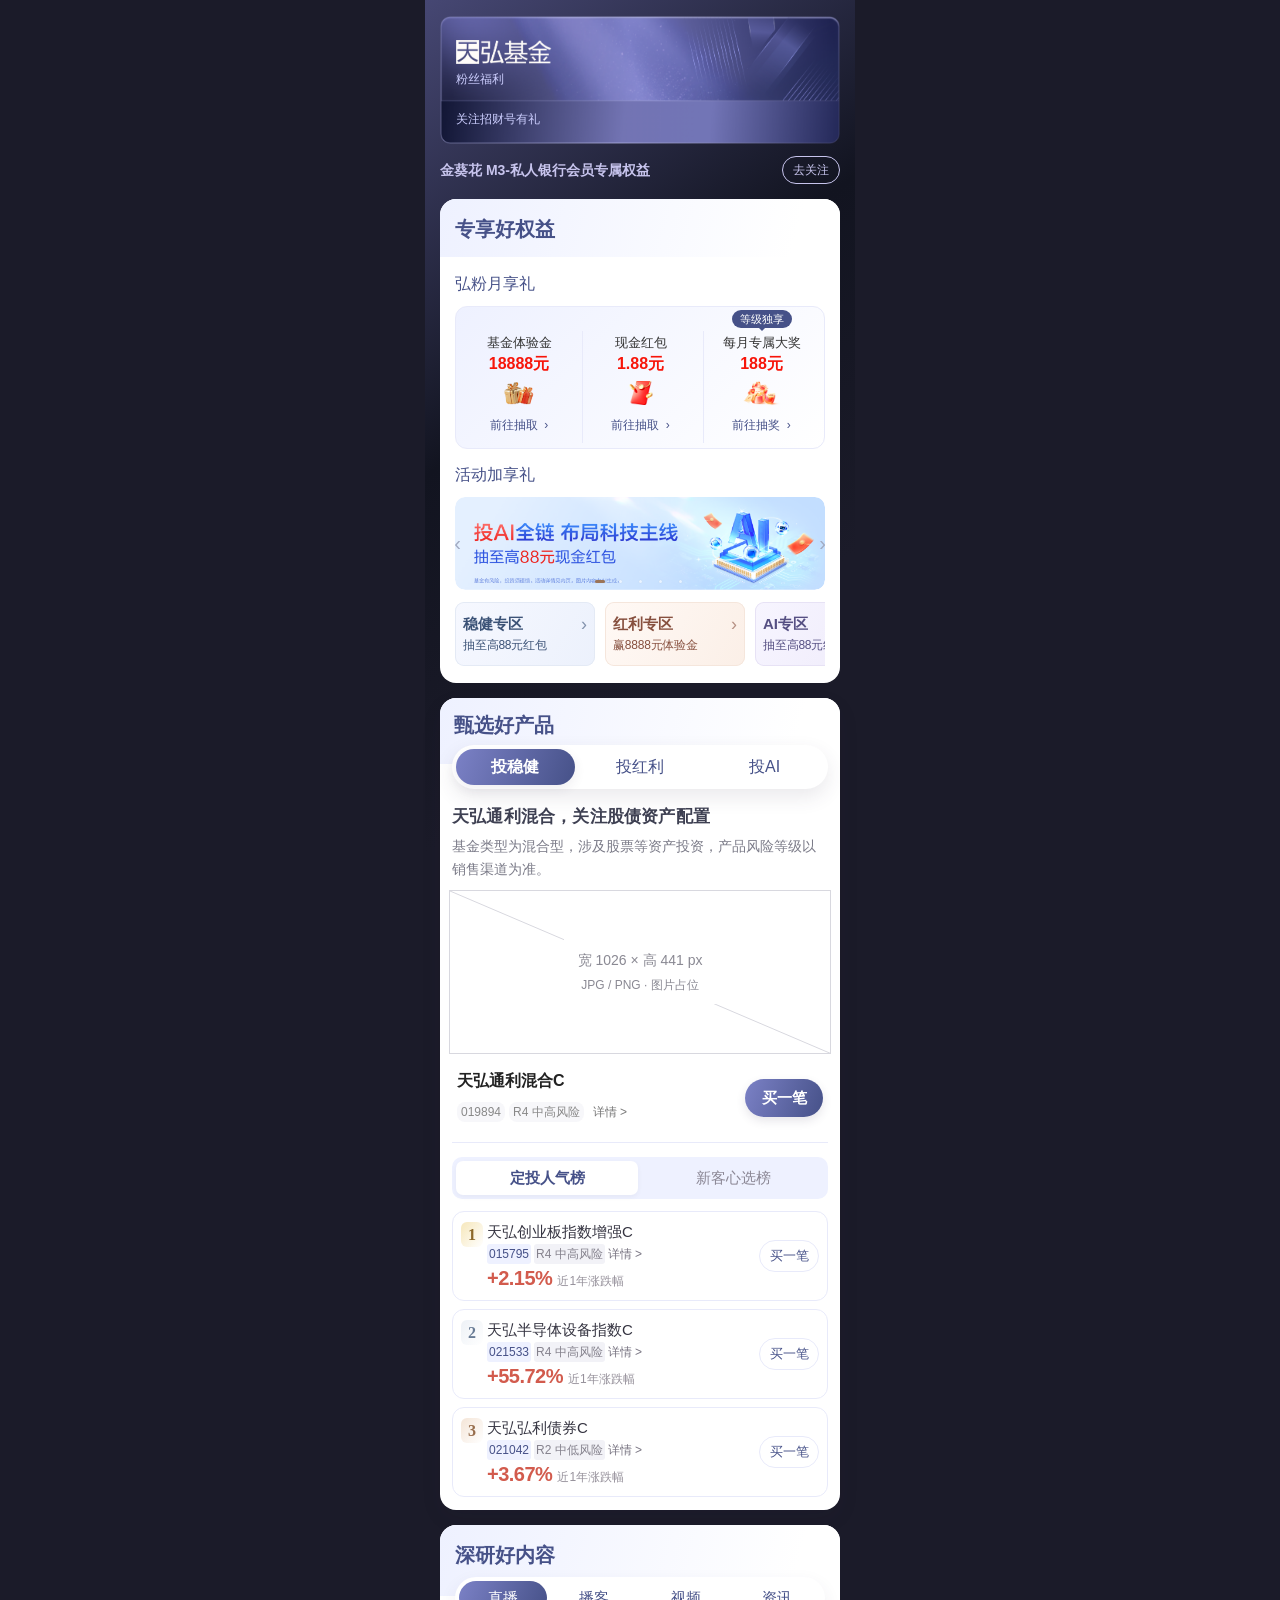
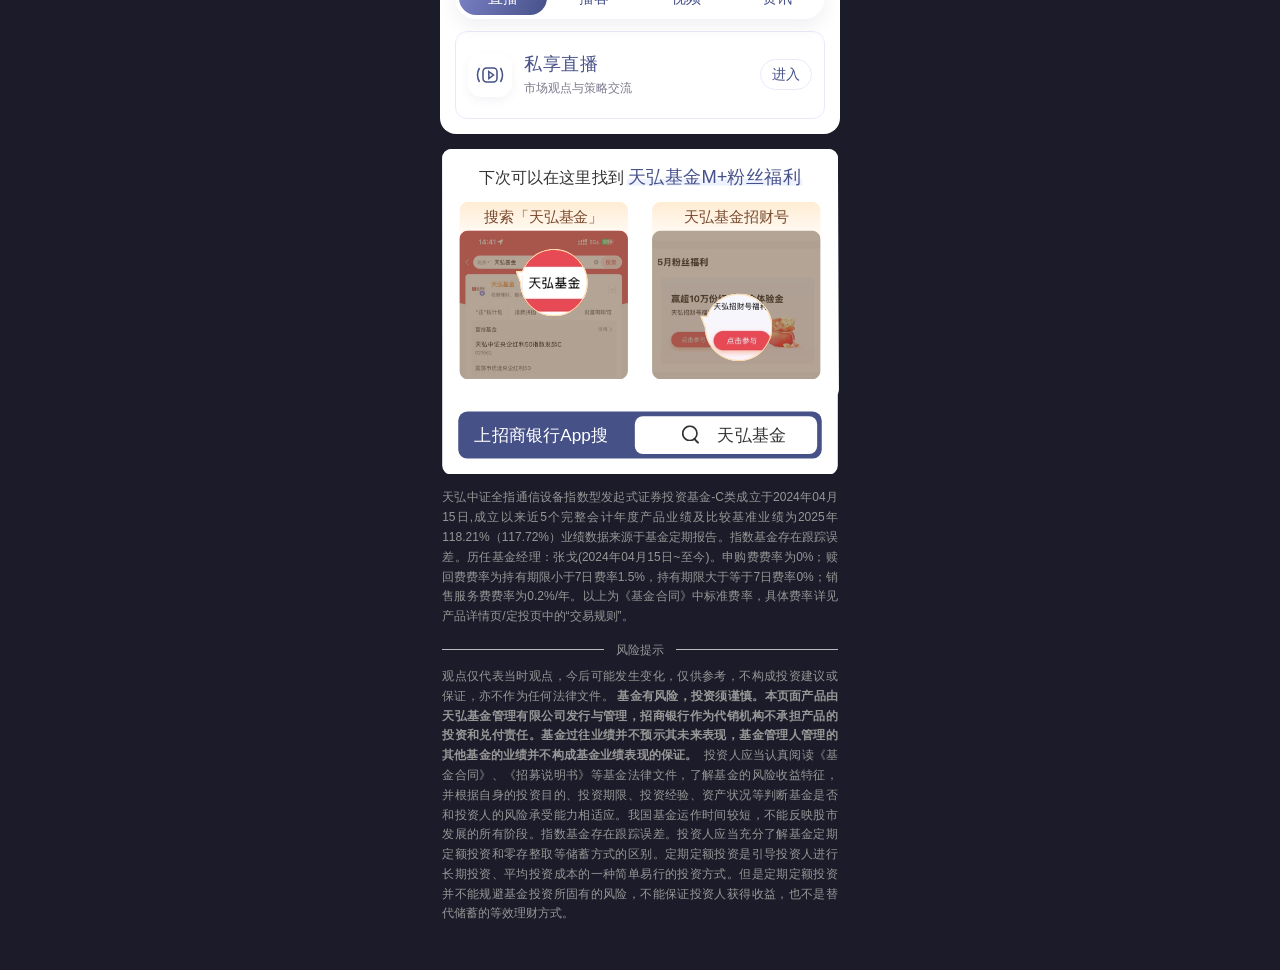
==== commit 17caddce: "Add tier-themed follow button beside membership entitlement" ====
--- a/index.html
+++ b/index.html
@@ -1,13 +1,13 @@
 <!doctype html>
-<html lang="zh-CN"><head><meta charset="utf-8"><meta name="viewport" content="width=device-width,initial-scale=1"><title>天弘基金 M+ 会员专区</title><meta name="description" content="天弘基金 M+ 会员权益、甄选产品与精选内容"><link rel="stylesheet" href="member-final.css?v=24"><link rel="stylesheet" href="member-compact.css?v=24"><link rel="stylesheet" href="member-refine.css?v=24"><link rel="stylesheet" href="member-review.css?v=24"><link rel="stylesheet" href="member-editorial.css?v=24"><link rel="stylesheet" href="member-side.css?v=24"><link rel="stylesheet" href="member-zones.css?v=24"><link rel="stylesheet" href="member-gift-rank.css?v=24"><link rel="stylesheet" href="member-iphone.css?v=24"><link rel="stylesheet" href="member-exclusive.css?v=24"><link rel="stylesheet" href="member-leaderboard.css?v=24"></head><body>
+<html lang="zh-CN"><head><meta charset="utf-8"><meta name="viewport" content="width=device-width,initial-scale=1"><title>天弘基金 M+ 会员专区</title><meta name="description" content="天弘基金 M+ 会员权益、甄选产品与精选内容"><link rel="stylesheet" href="member-final.css?v=25"><link rel="stylesheet" href="member-compact.css?v=25"><link rel="stylesheet" href="member-refine.css?v=25"><link rel="stylesheet" href="member-review.css?v=25"><link rel="stylesheet" href="member-editorial.css?v=25"><link rel="stylesheet" href="member-side.css?v=25"><link rel="stylesheet" href="member-zones.css?v=25"><link rel="stylesheet" href="member-gift-rank.css?v=25"><link rel="stylesheet" href="member-iphone.css?v=25"><link rel="stylesheet" href="member-exclusive.css?v=25"><link rel="stylesheet" href="member-leaderboard.css?v=25"></head><body>
 
 <main id="mp-home" class="phone">
 <header class="hero"><img class="brand-logo" src="assets/imgLogo.png" alt="天弘基金"><span>M+</span><p id="member-grade-name"></p><small>甄选好产品 · 深研好内容 · 专享好权益</small></header>
-<p id="member-entitlement-summary" class="member-entitlement-summary">金葵花 M3-私人银行会员专属权益</p>
+<div class="member-entitlement-row"><p id="member-entitlement-summary" class="member-entitlement-summary">金葵花 M3-私人银行会员专属权益</p><button type="button" class="member-follow" data-follow>去关注</button></div>
 <section class="section benefits"><h2>专享好权益</h2><h3 class="subhead">弘粉月享礼</h3><div id="member-gifts" class="gifts"></div>
 <div class="section-row"><h3 class="subhead">活动加享礼</h3></div><div class="rail activity-rail" aria-label="横向滑动浏览活动" tabindex="0"></div><div class="rail-dots" data-for="activity-rail" aria-label="选择活动"></div>
 <div class="zones" aria-label="专区入口"><button type="button" data-entry="稳健专区"><span class="zone-art"><img src="assets/img7.png" alt=""></span><strong>稳健专区</strong><span class="zone-gift"><i aria-hidden="true"></i>至高88元</span></button><button type="button" data-entry="红利专区"><span class="zone-art"><img src="assets/img27.png" alt=""></span><strong>红利专区</strong><span class="zone-gift"><i aria-hidden="true"></i>8888体验金</span></button><button type="button" data-entry="AI专区"><span class="zone-art"><img src="assets/imgJimeng2026062531561.png" alt=""></span><strong>AI专区</strong><span class="zone-gift"><i aria-hidden="true"></i>至高88元</span></button></div></section>
 <section class="section products"><div class="section-row"><h2>甄选好产品</h2></div><div class="rail product-rail" aria-label="横向滑动浏览产品" tabindex="0"></div><div class="rail-dots" data-for="product-rail" aria-label="选择产品"></div><div id="member-leaderboards" class="member-leaderboards"></div></section>
 <section class="section member-content"><h2>深研好内容</h2><div id="member-content-groups"></div></section>
 <footer class="footer"><div class="search-entry"><span>上招商银行App搜</span><button type="button" data-search><i aria-hidden="true"></i>天弘基金</button></div><details><summary>回访指引、活动说明及风险揭示</summary><p>在招商银行 App 搜索「天弘基金」，进入招财号，打开「宠粉福利专栏」。</p><p>基金有风险，投资须谨慎。历史业绩不代表未来表现。活动规则及产品信息以正式活动页面、基金法律文件和销售页面为准。</p></details></footer>
-</main><dialog class="site-dialog" aria-labelledby="dialog-title"><h2 id="dialog-title"></h2><div id="dialog-body"></div><form method="dialog"><button>返回专区</button></form></dialog><script src="member-products.js?v=24"></script><script src="fund-performance.js?v=24"></script><script src="member-live-data.js?v=24"></script><script src="member-final.js?v=24"></script><script src="member-editorial.js?v=24"></script></body></html>+</main><dialog class="site-dialog" aria-labelledby="dialog-title"><h2 id="dialog-title"></h2><div id="dialog-body"></div><form method="dialog"><button>返回专区</button></form></dialog><script src="member-products.js?v=25"></script><script src="fund-performance.js?v=25"></script><script src="member-live-data.js?v=25"></script><script src="member-final.js?v=25"></script><script src="member-editorial.js?v=25"></script></body></html>
--- a/member-iphone.css
+++ b/member-iphone.css
@@ -133,7 +133,9 @@
 #member-content-groups .content-tile{height:88px!important;min-height:88px!important}
 
 /* Restore the tier-specific entitlement line below the header artwork. */
-.member-entitlement-summary{margin:12px 0 0;font-size:14px;font-weight:600;line-height:22px;color:#c7c4ed;overflow-wrap:break-word}
-body[data-grade=mass] .member-entitlement-summary{color:#333}
-body[data-grade=gold] .member-entitlement-summary{color:#333}
-body[data-grade=sunflower] .member-entitlement-summary{color:#d3aa65}
+.member-entitlement-row{display:flex;align-items:center;justify-content:space-between;gap:10px;margin-top:12px;color:#c7c4ed}
+.member-entitlement-summary{flex:1;min-width:0;margin:0;font-size:14px;font-weight:600;line-height:22px;overflow-wrap:break-word}
+.member-follow{flex:none;min-height:28px;padding:2px 10px;border:1px solid currentColor;border-radius:15px;background:transparent;color:inherit;font-size:12px;line-height:20px;white-space:nowrap}
+body[data-grade=mass] .member-entitlement-row,body[data-grade=gold] .member-entitlement-row{color:#333}
+body[data-grade=mass] .member-follow,body[data-grade=gold] .member-follow{color:var(--accent-dark)}
+body[data-grade=sunflower] .member-entitlement-row{color:#d3aa65}
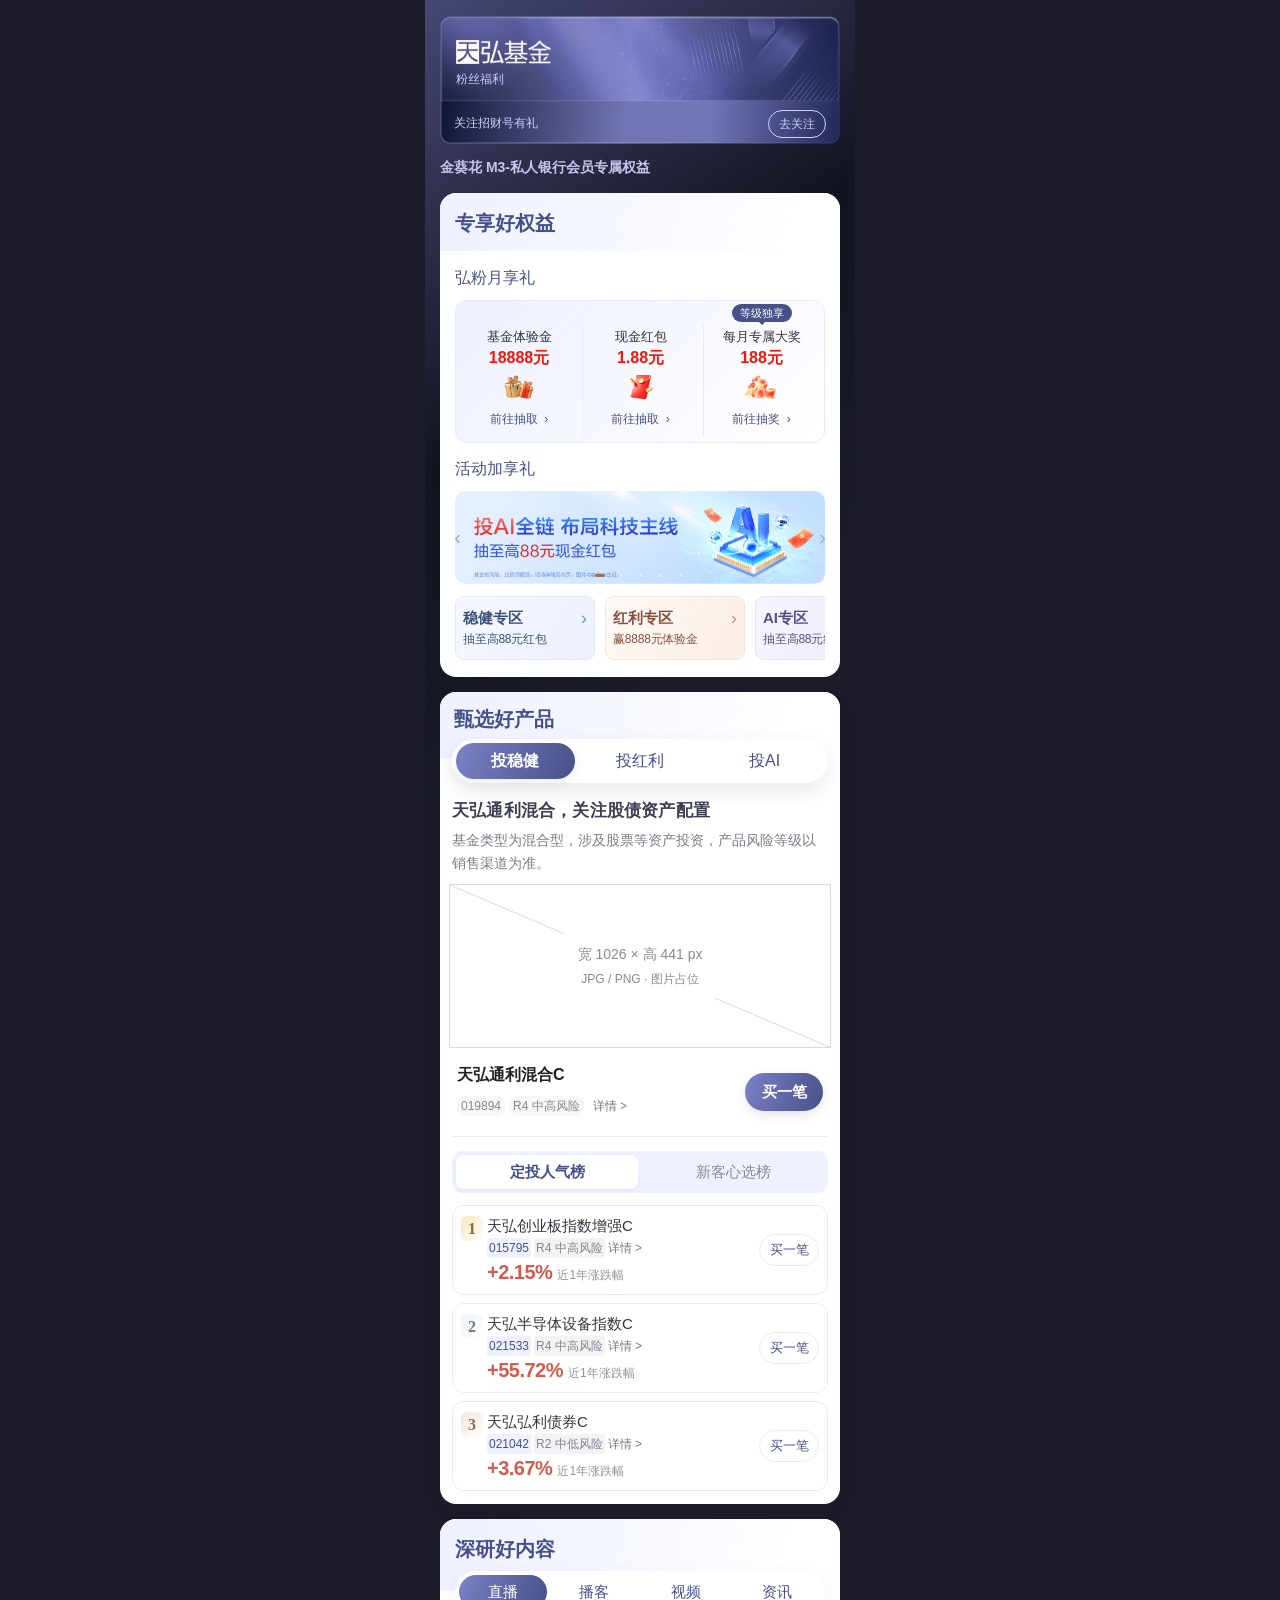
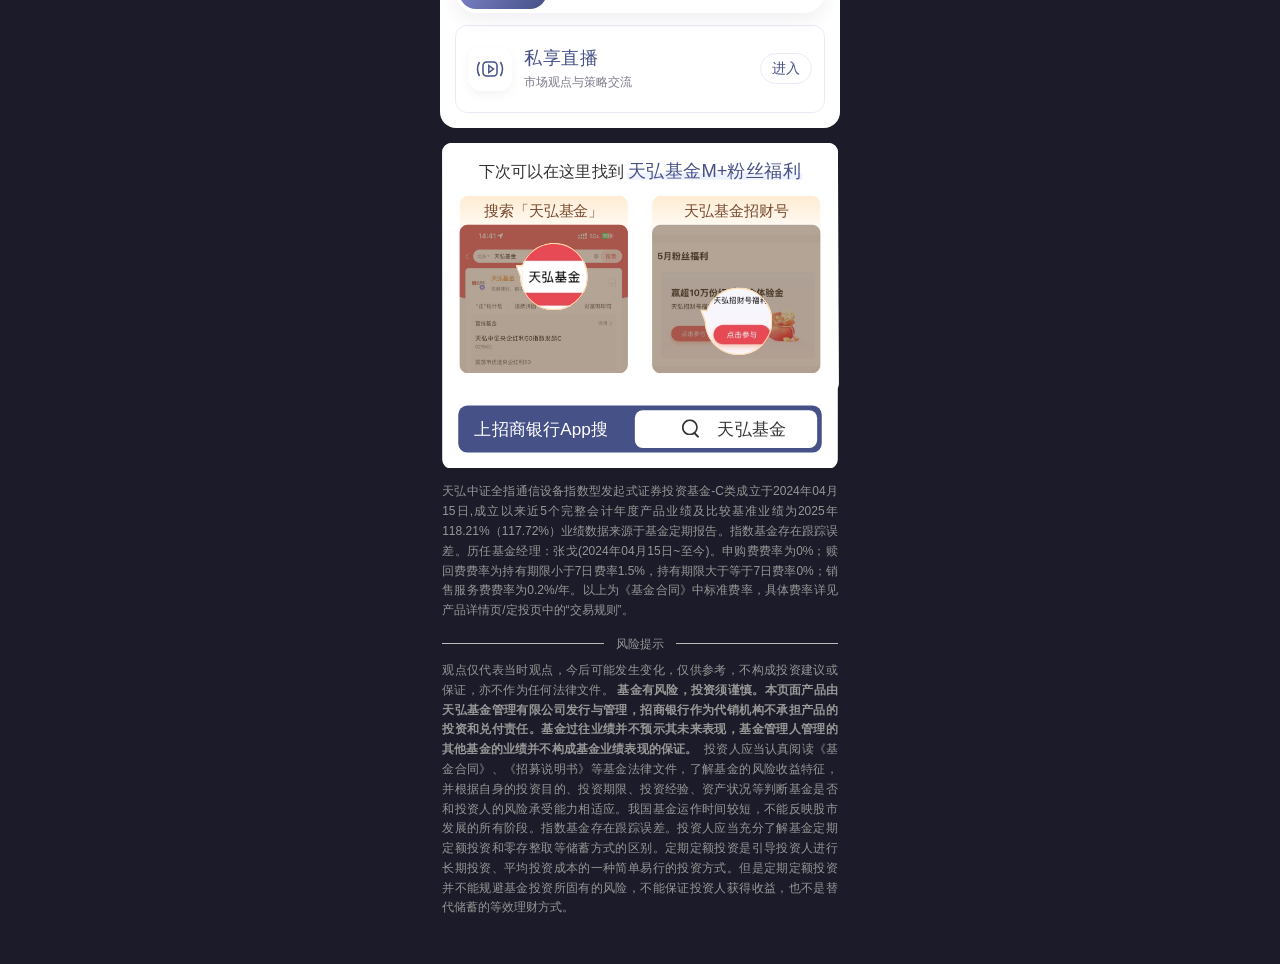
==== commit 74347cc9: "Move follow action into tier header card" ====
--- a/index.html
+++ b/index.html
@@ -1,13 +1,13 @@
 <!doctype html>
-<html lang="zh-CN"><head><meta charset="utf-8"><meta name="viewport" content="width=device-width,initial-scale=1"><title>天弘基金 M+ 会员专区</title><meta name="description" content="天弘基金 M+ 会员权益、甄选产品与精选内容"><link rel="stylesheet" href="member-final.css?v=25"><link rel="stylesheet" href="member-compact.css?v=25"><link rel="stylesheet" href="member-refine.css?v=25"><link rel="stylesheet" href="member-review.css?v=25"><link rel="stylesheet" href="member-editorial.css?v=25"><link rel="stylesheet" href="member-side.css?v=25"><link rel="stylesheet" href="member-zones.css?v=25"><link rel="stylesheet" href="member-gift-rank.css?v=25"><link rel="stylesheet" href="member-iphone.css?v=25"><link rel="stylesheet" href="member-exclusive.css?v=25"><link rel="stylesheet" href="member-leaderboard.css?v=25"></head><body>
+<html lang="zh-CN"><head><meta charset="utf-8"><meta name="viewport" content="width=device-width,initial-scale=1"><title>天弘基金 M+ 会员专区</title><meta name="description" content="天弘基金 M+ 会员权益、甄选产品与精选内容"><link rel="stylesheet" href="member-final.css?v=26"><link rel="stylesheet" href="member-compact.css?v=26"><link rel="stylesheet" href="member-refine.css?v=26"><link rel="stylesheet" href="member-review.css?v=26"><link rel="stylesheet" href="member-editorial.css?v=26"><link rel="stylesheet" href="member-side.css?v=26"><link rel="stylesheet" href="member-zones.css?v=26"><link rel="stylesheet" href="member-gift-rank.css?v=26"><link rel="stylesheet" href="member-iphone.css?v=26"><link rel="stylesheet" href="member-exclusive.css?v=26"><link rel="stylesheet" href="member-leaderboard.css?v=26"></head><body>
 
 <main id="mp-home" class="phone">
 <header class="hero"><img class="brand-logo" src="assets/imgLogo.png" alt="天弘基金"><span>M+</span><p id="member-grade-name"></p><small>甄选好产品 · 深研好内容 · 专享好权益</small></header>
-<div class="member-entitlement-row"><p id="member-entitlement-summary" class="member-entitlement-summary">金葵花 M3-私人银行会员专属权益</p><button type="button" class="member-follow" data-follow>去关注</button></div>
+<p id="member-entitlement-summary" class="member-entitlement-summary">金葵花 M3-私人银行会员专属权益</p>
 <section class="section benefits"><h2>专享好权益</h2><h3 class="subhead">弘粉月享礼</h3><div id="member-gifts" class="gifts"></div>
 <div class="section-row"><h3 class="subhead">活动加享礼</h3></div><div class="rail activity-rail" aria-label="横向滑动浏览活动" tabindex="0"></div><div class="rail-dots" data-for="activity-rail" aria-label="选择活动"></div>
 <div class="zones" aria-label="专区入口"><button type="button" data-entry="稳健专区"><span class="zone-art"><img src="assets/img7.png" alt=""></span><strong>稳健专区</strong><span class="zone-gift"><i aria-hidden="true"></i>至高88元</span></button><button type="button" data-entry="红利专区"><span class="zone-art"><img src="assets/img27.png" alt=""></span><strong>红利专区</strong><span class="zone-gift"><i aria-hidden="true"></i>8888体验金</span></button><button type="button" data-entry="AI专区"><span class="zone-art"><img src="assets/imgJimeng2026062531561.png" alt=""></span><strong>AI专区</strong><span class="zone-gift"><i aria-hidden="true"></i>至高88元</span></button></div></section>
 <section class="section products"><div class="section-row"><h2>甄选好产品</h2></div><div class="rail product-rail" aria-label="横向滑动浏览产品" tabindex="0"></div><div class="rail-dots" data-for="product-rail" aria-label="选择产品"></div><div id="member-leaderboards" class="member-leaderboards"></div></section>
 <section class="section member-content"><h2>深研好内容</h2><div id="member-content-groups"></div></section>
 <footer class="footer"><div class="search-entry"><span>上招商银行App搜</span><button type="button" data-search><i aria-hidden="true"></i>天弘基金</button></div><details><summary>回访指引、活动说明及风险揭示</summary><p>在招商银行 App 搜索「天弘基金」，进入招财号，打开「宠粉福利专栏」。</p><p>基金有风险，投资须谨慎。历史业绩不代表未来表现。活动规则及产品信息以正式活动页面、基金法律文件和销售页面为准。</p></details></footer>
-</main><dialog class="site-dialog" aria-labelledby="dialog-title"><h2 id="dialog-title"></h2><div id="dialog-body"></div><form method="dialog"><button>返回专区</button></form></dialog><script src="member-products.js?v=25"></script><script src="fund-performance.js?v=25"></script><script src="member-live-data.js?v=25"></script><script src="member-final.js?v=25"></script><script src="member-editorial.js?v=25"></script></body></html>
+</main><dialog class="site-dialog" aria-labelledby="dialog-title"><h2 id="dialog-title"></h2><div id="dialog-body"></div><form method="dialog"><button>返回专区</button></form></dialog><script src="member-products.js?v=26"></script><script src="fund-performance.js?v=26"></script><script src="member-live-data.js?v=26"></script><script src="member-final.js?v=26"></script><script src="member-editorial.js?v=26"></script></body></html>
--- a/member-iphone.css
+++ b/member-iphone.css
@@ -133,9 +133,9 @@
 #member-content-groups .content-tile{height:88px!important;min-height:88px!important}
 
 /* Restore the tier-specific entitlement line below the header artwork. */
-.member-entitlement-row{display:flex;align-items:center;justify-content:space-between;gap:10px;margin-top:12px;color:#c7c4ed}
-.member-entitlement-summary{flex:1;min-width:0;margin:0;font-size:14px;font-weight:600;line-height:22px;overflow-wrap:break-word}
-.member-follow{flex:none;min-height:28px;padding:2px 10px;border:1px solid currentColor;border-radius:15px;background:transparent;color:inherit;font-size:12px;line-height:20px;white-space:nowrap}
-body[data-grade=mass] .member-entitlement-row,body[data-grade=gold] .member-entitlement-row{color:#333}
-body[data-grade=mass] .member-follow,body[data-grade=gold] .member-follow{color:var(--accent-dark)}
-body[data-grade=sunflower] .member-entitlement-row{color:#d3aa65}
+.member-entitlement-summary{margin:12px 0 0;font-size:14px;font-weight:600;line-height:22px;color:#c7c4ed;overflow-wrap:break-word}
+.hero-follow-row{position:absolute;left:14px;right:14px;bottom:6px;display:flex;align-items:center;justify-content:space-between;gap:12px}
+.hero .hero-follow-row .figma-header-caption{position:static;font-size:12px;line-height:15px}
+.member-follow{flex:none;min-height:28px;padding:2px 10px;border:1px solid currentColor;border-radius:15px;background:transparent;color:inherit;font-family:'PingFang SC','Noto Sans SC','Microsoft YaHei',sans-serif;font-size:12px;line-height:20px;white-space:nowrap}
+body[data-grade=mass] .member-entitlement-summary,body[data-grade=gold] .member-entitlement-summary{color:#333}
+body[data-grade=sunflower] .member-entitlement-summary{color:#d3aa65}
